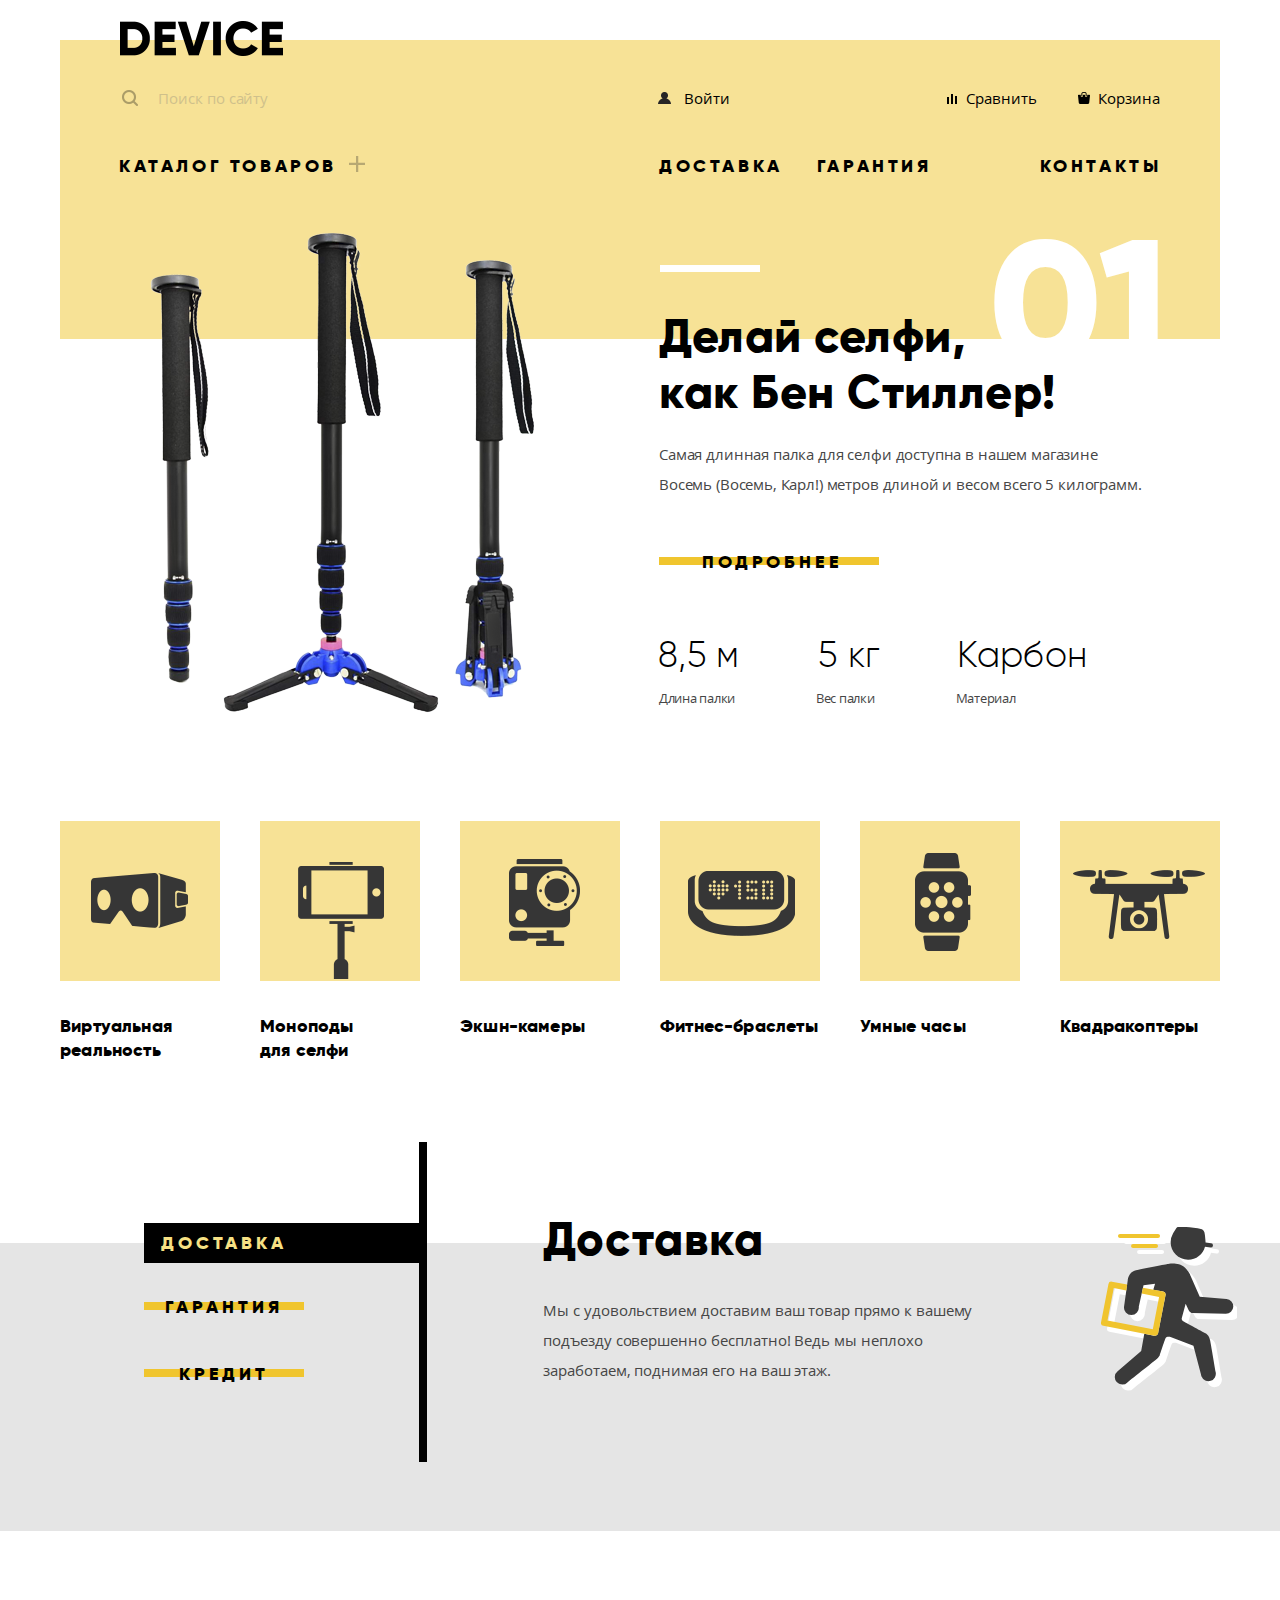
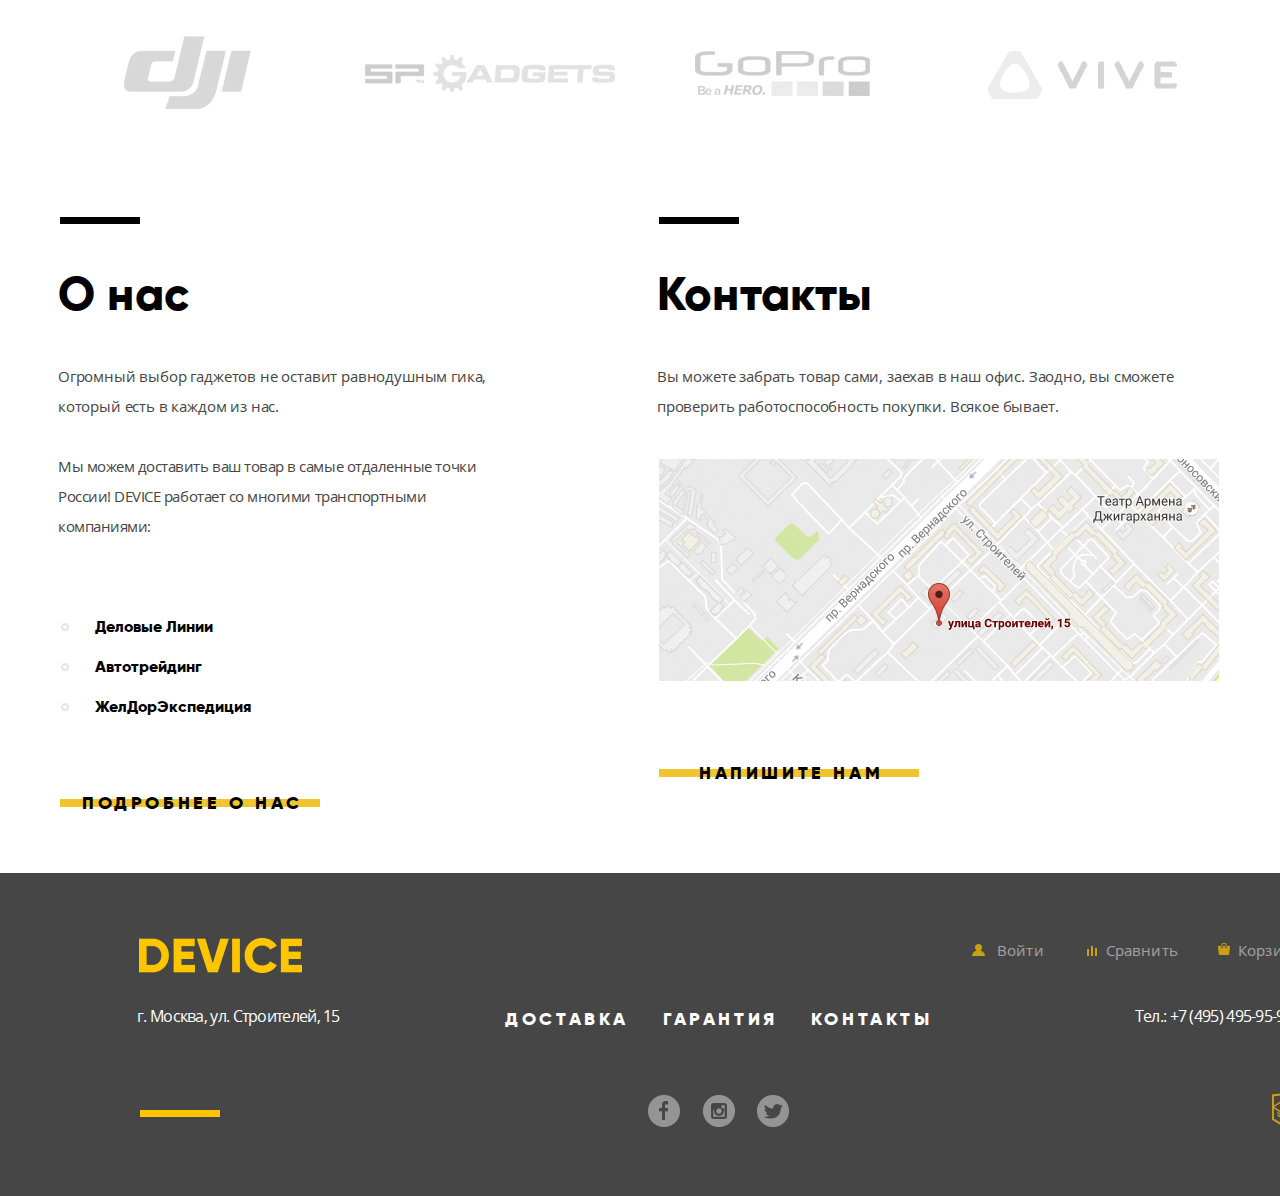
==== index.html @ 470f21be "1 картинка регистр не меняла" ====
<!DOCTYPE html>
<html lang="ru">

<head>
  <meta charset="utf-8">
  <title>Проект: Девайс</title>
  <link href="css/normalize.css" rel="stylesheet">
  <link href="css/style.css" rel="stylesheet">
</head>

<body>
  <header>
    <nav class="navigation" aria-label="Содержимое сайта">
      <img src="img/logo.png" width="163" height="35" alt="Логотип магазина Девайс" class="logo-header">
      <div class="wrap-1">
        <div class="search-div">
          <form class="input-search" action="https://echo.htmlacademy.ru" method="POST">
            <input type="search" class="search" placeholder="Поиск по сайту" aria-label="Поиск по сайту">
            <input type="submit" class="search-div-submit" value="Найти">
          </form>
        </div>
        <ul class="act">
          <li>
            <button type="button" class="enter-header">Войти</button>
          </li>
          <li>
            <button type="button" class="compare-header">Сравнить</button>
          </li>
          <li>
            <button type="button" class="basket-header">Корзина</button>
          </li>
        </ul>
      </div>
      <div class="catalog-menu">
        <div class="catalog-wrap-a">
          <button type="button" class="catalog-button">Каталог товаров</button>
          <div class="catalog-wrap">
            <div class="catalog-item" aria-label="Каталог товаров">
              <div class="catalog-item-div1">
                <a href="">Виртуальная реальность</a>
                <a href="catalog.html">Моноподы для селфи</a>
                <a href="">Экшн-камеры</a>
              </div>
              <div class="catalog-item-div2">
                <a href="">Фитнес-браслеты</a>
                <a href="">Умные часы</a>
              </div>
              <div class="catalog-item-div3">
                <a href="">Квадрокоптеры</a>
              </div>
            </div>
          </div>
        </div>
        <div class="wrap-2"></div>
        <ul class="catalog">
          <li><a href="" class="delivery-header">Доставка</a></li>
          <li><a href="" class="guarantee-header">Гарантия</a></li>
          <li><a href="" class="contact-header">Контакты</a></li>
        </ul>
      </div>
      <div class="wrap-3">
        <hr>
      </div>
    </nav>
  </header>
  <main>
    <h1 class="visually-hidden">Магазин Device</h1>
    <section>
      <div class="slaider">
        <h2 class="visually-hidden">Слайдер с самыми интересными товарами</h2>
        <div class="slaider-img">
          <img src="img/slider-1.png" height="486" width="384" alt="Палка для селфи" class="slaider-img-div">
        </div>
        <div class="slaider-wrap">
          <h3>01</h3>
          <h4>Делай селфи,<br> как Бен Стиллер! </h4>
          <p>Самая длинная палка для селфи доступна в нашем магазине<br>
            Восемь (Восемь, Карл!) метров длиной и весом всего 5 килограмм.
          </p>
          <div class="slaider-a-div">
            <a href="">Подробнее</a>
            <div class="slaider-content"></div>
          </div>
          <div class="slaider-ul1-div">
            <ul>
              <li>8,5 м</li>
              <li>5 кг</li>
              <li>Карбон</li>
            </ul>
          </div>
          <div>
            <ul class="slaider-ul2-div">
              <li>Длина палки</li>
              <li>Вес палки</li>
              <li>Материал</li>
            </ul>
          </div>
        </div>
      </div>
      <div class="slaider2 slaider-off">
        <div class="slaider-img2">
          <img src="img/slider-2.png" height="345" width="485" alt="Фитнес-браслет">
        </div>
        <div class="slaider-wrap">
          <h3>02</h3>
          <h4>Худеем правильно!</h4>
          <p>Мотивирующие фитнес-браслеты помогут найти в себе силы<br>
            не пропускать занятия и соблюдать диету.
          </p>
          <div class="slaider-a-div">
            <a href="">Подробнее</a>
            <div class="slaider-content"></div>
          </div>
          <div class="slaider-ul1-div">
            <ul>
              <li>48 часов</li>
            </ul>
          </div>
          <div>
            <ul class="slaider-ul2-div">
              <li>Без подзарядки</li>
            </ul>
          </div>
        </div>
      </div>
      <div class="slaider3 slaider-off">
        <div class="slaider-img3">
          <img src="img/slider-3.png" height="526" width="334" alt="Квадрокоптер">
        </div>
        <div class="slaider-wrap">
          <h3>03</h3>
          <h4>Порхает как бабочка, жалит как пчела!</h4>
          <p>Этот обычный, на первый взгляд, квадрокоптер оснащен<br> мощным лазером, замаскированным под стандартную
            камеру.
          </p>
          <div class="slaider-a-div">
            <a href="">Подробнее</a>
            <div class="slaider-content"></div>
          </div>
          <div class="slaider3-ul1-div">
            <ul>
              <li>800 м</li>
              <li>50 м</li>
            </ul>
          </div>
          <div>
            <ul class="slaider3-ul2-div">
              <li>Дальность полета</li>
              <li>Радиус поражения</li>
            </ul>
          </div>
        </div>
      </div>
    </section>
    <section>
      <h2 class="visually-hidden">Каталог</h2>
      <div class="gadget">
        <ul>
          <li><a href=""><img class="img-gadget1" src="img/popular-1.svg" width="97" height="55"
                alt="Виртуальная реальность">Виртуальная реальность</a></li>
          <li><a href="catalog.html"><img class="img-gadget2" src="img/popular-2.svg" width="86" height="117"
                alt="Моноподы для селфи">Моноподы<br> для селфи</a></li>
          <li><a href=""><img class="img-gadget3" src="img/popular-3.svg" width="71" height="87"
                alt="Экшн-камеры">Экшн-камеры</a></li>
          <li><a href=""><img class="img-gadget4" src="img/popular-4.svg" width="107" height="65"
                alt="Фитнес-браслеты">Фитнес-браслеты</a>
          </li>
          <li><a href=""><img class="img-gadget5" src="img/popular-5.svg" width="56" height="98" alt="Умные часы">Умные
              часы</a></li>
          <li><a href=""><img class="img-gadget6" src="img/popular-6.svg" width="132" height="69"
                alt="Квадракоптеры">Квадракоптеры</a></li>
        </ul>
      </div>
    </section>
    <section class="common-wrap">
      <div class="common">
        <h2 class="visually-hidden">Доставка.Гарантия.Кредит</h2>
        <div class="common-div">
          <ul>
            <li>
              <button class="focus">Доставка</button>
              <div class="common-div-content focus"></div>
            </li>
            <li><button>Гарантия</button>
              <div class="common-div-content"></div>
            </li>
            <li><button>Кредит</button>
              <div class="common-div-content"></div>
            </li>
          </ul>
          <hr class="strip-common">
        </div>
        <div class="details">
          <div class="details-text1">
            <div>
              <h3>Доставка</h3>
              <p>Мы с удовольствием доставим ваш товар прямо к вашему подъезду совершенно бесплатно! Ведь мы неплохо
                заработаем, поднимая его на ваш этаж.</p>
            </div>
            <div>
              <img src="img/delivery.svg" width="136" height="164" alt="Доставка товара">
            </div>
          </div>

          <div class="details-text2 details-off">
            <div>
              <h3>Гарантия</h3>
              <p>Если из-за возгорания купленного у нас товара у вас сгорит дом — не переживайте, мы выдадим вам
                новый.
                Товар, не дом, конечно же.</p>
            </div>
            <div>
              <img src="img/warranty.svg" width="171" height="194" alt="Гарантия">
            </div>
          </div>
          <div class="details-text3 details-off">
            <div>
              <h3>Кредит</h3>
              <p>Залезть в долговую яму стало проще! Кредитные консультанты подберут для вас наиболее выгодные
                условия кредита. Выгодные для нашего банка, разумеется.</p>
            </div>
            <div>
              <img src="img/credit.svg" width="156" height="186" alt="Кредит">
            </div>
          </div>
        </div>
      </div>
    </section>
    <section>
      <h2 class="visually-hidden">Производители техники</h2>
      <div class="manufacturers-div">
        <ul>
          <li><a href=""><img class="logo logo1" src="img/logo-1.jpg" height="260" width="100"
                alt="Логотип компании DJI"></a></li>
          <li><a href=""><img class="logo logo2" src="img/logo-2.jpg" height="260" width="100"
                alt="Логотип компании SP Gadgets"></a>
          </li>
          <li><a href=""><img class="logo logo3" src="img/logo-3.jpg" height="260" width="100"
                alt="Логотип компании GoPro"></a>
          </li>
          <li><a href=""><img class="logo logo4" src="img/logo-4.jpg" height="260" width="100"
                alt="Логотип компании VIVE"></a>
          </li>
        </ul>
      </div>
    </section>
    <div class="about">
      <div class="about1-div">
        <section>
          <hr class="strip-about">
          <h2>О нас</h2>
          <p class="p1-about">Огромный выбор гаджетов не оставит равнодушным гика, который есть в каждом из нас.</p>
          <p class="p2-about">Мы можем доставить ваш товар в самые отдаленные точки России! DEVICE работает со
            многими
            транспортными компаниями:</p>
          <ul>
            <li>Деловые Линии</li>
            <li>Автотрейдинг</li>
            <li>ЖелДорЭкспедиция</li>
          </ul>
          <div class=".about1-div-div">
            <button type="button">Подробнее о нас</button>
            <div class="about-content"></div>
          </div>
        </section>
      </div>
      <div class="about2-div">
        <section>
          <hr class="strip-about">
          <h2>Контакты</h2>
          <p class="p1-about">Вы можете забрать товар сами, заехав в наш офис. Заодно, вы сможете проверить
            работоспособность покупки. Всякое бывает.</p>
          <img class="map" src="img/map.png" width="560" height="222"
            alt="Адрес магазина DEVICE по адресу г. Москва, ул. Строителей, 15"></a><br>
          <div>
            <button class="modal-open" type="button">Напишите нам</button>
            <div class="about-content"></div>
          </div>
        </section>
      </div>
    </div>
  </main>
  <footer class="footer">
    <nav class="footer-wrap" aria-label="Содержимое">
      <div class="footer1-div">
        <img class="footer1-div-img" src="img/logo-yellow.png" width="163" height="35" alt="Логотип магазина Девайс">
        <ul class="act-footer">
          <li>
            <button type="button">Войти</button>
          </li>
          <li>
            <button type="button">Сравнить</button>
          </li>
          <li>
            <button type="button">Корзина</button>
          </li>
        </ul>
      </div>
      <div class="footer2-div">
        <div class="city-div" aria-label="О нас">
          <p>г. Москва, ул. Строителей, 15</p>
        </div>
        <ul>
          <li class="features-footer delivery-footer-div" aria-label="Доставка">
            <a href="">Доставка</a>
          </li>
          <li class="features-footer warranty-footer-div" aria-label="Гарантия">
            <a href="">Гарантия</a>
          </li>
          <li class="features-footer contact-footer-div">
            <a href="">Контакты</a>
          </li>
        </ul>
        <div class="phone-div">
          <a href="tel:+74954959595" aria-label="Вы можете позвонить нам по телефону">Тел.: +7 (495) 495-95-95</a>
        </div>
      </div>
      <div class="footer3-div">
        <ul>
          <li>
            <hr class="strip-footer">
          </li>
          <li class="socialnetwork facebook-div"><a href="">
              <img src="img/facebook.svg" width="32" height="32" alt="Магазин в Фэйсбук"></a>
          </li>
          <li class="socialnetwork instagram-div"><a href="">
              <img src="img/instagram.svg" width="32" height="32" alt="Магазин в Инстаграмм"></a>
          </li>
          <li class="socialnetwork tviter-div"><a href="">
              <img src="img/tviter.svg" width="32" height="32" alt="Магазин в Твитер"></a>
          </li>
          <li class="socialnetwork htmlacademy-div">
            <a href="https://htmlacademy.ru/intensive/htmlcss"><img src="img/logo-html.png" class="html-logo" width="27"
                height="35" alt="Ссылка HTML академии"></a>
          </li>
        </ul>
      </div>
    </nav>
  </footer>
  <section class="modal-write">
    <h2 class="visually-hidden">Напишите нам</h2>
    <form class="write-us" action="https://echo.htmlacademy.ru" method="post">
      <div class="popup">
        <div class="popup-close">
          <button class="popup-close" type="button" aria-label="Закрыть"><img src="img/modal-close.svg"
              alt="Иконка закрыть"></button>
        </div>
        <div class="popup-person">
          <div>
            <label for="name">Ваше имя:</label>
            <input type="text" class="your-name" name="name" id="name" placeholder="Имя Фамилия">
          </div>
          <div>
            <label for="email">Ваш e-mail:</label>
            <input type="email" name="email" id="email" placeholder="email@example.com">
          </div>
        </div>
        <div class="popup-letter">
          <label for="letter">Текст письма</label>
          <textarea name="letter" id="letter" placeholder="В свободной форме"></textarea>
          <div>
            <button type="submit">Отправить</button>
            <div class="content-popup"></div>
          </div>
        </div>
      </div>
    </form>
  </section>
  <section class="map-popup">
    <h2 class="visually-hidden">Как до нас добраться</h2>
    <iframe
      src="https://www.google.com/maps/embed?pb=!1m18!1m12!1m3!1d2249.112548877997!2d37.52742931589823!3d55.68703098053582!2m3!1f0!2f0!3f0!3m2!1i1024!2i768!4f13.1!3m3!1m2!1s0x46b54cf65f5c8955%3A0x694710ccd55501e!2z0YPQuy4g0KHRgtGA0L7QuNGC0LXQu9C10LksIDE1LCDQnNC-0YHQutCy0LAsIDExOTMxMQ!5e0!3m2!1sru!2sru!4v1570646546249!5m2!1sru!2sru"
      width="960" height="559" frameborder="0" style="border:0;" allowfullscreen=""></iframe>
    allowfullscreen="true"></iframe>
    <button class="popup-close-map" type="button" aria-label="Закрыть"><img class="close-img" src="img/modal-close.svg"
        alt="Иконка закрыть"></button>
    <img src="img/map-big.jpg" alt="Адрес магазина DEVICE по адресу г. Москва, ул. Строителей, 15">
  </section>

  <script>
    var link = document.querySelector(".modal-open");
    var popup = document.querySelector(".modal-write");
    var close = document.querySelector(".popup-close");
    var name1 = document.querySelector(".your-name");
    var form = document.querySelector(".write-us");
    var email = document.querySelector("[name=email]");
    var letter = document.querySelector("[name=letter]");
    var isStorageSupport = true;
    var storage = "";

    if (storage) {
      name1.value = storage;
      email.value = storage;
    }

    try {
      storage = localStorage.getItem("login");
    } catch (err) {
      isStorageSupport = false;
    }

    form.addEventListener("submit", function (evt) {
      if (!name1.value || !email.value || !letter.value) {
        evt.preventDefault();
        popup.classList.add("modal-error");
      } else {
        if (isStorageSupport) {
          localStorage.setItem("name1", name1.value);
          localStorage.setItem("email", email.value);
        }
      }
    });

    link.addEventListener("click", function (evt) {
      evt.preventDefault();
      popup.classList.add("modal-write-open");
      name1.focus();
    });
    close.addEventListener("click", function (evt) {
      evt.preventDefault();
      popup.classList.remove("modal-write-open");
      popup.classList.remove("modal-error");
    });

    if (storage) {
      name1.value = storage;
      email.focus();
    } else {
      name1.focus();
    }


    var closeMap = document.querySelector(".popup-close-map");
    var mapOpen = document.querySelector(".map");
    var mapPopup = document.querySelector(".map-popup");
    mapOpen.addEventListener("click", function (evt) {
      evt.preventDefault();
      mapPopup.classList.add("modal-write-open");
    });
    closeMap.addEventListener("click", function (evt) {
      evt.preventDefault();
      mapPopup.classList.remove("modal-write-open");
    });

  </script>
</body>

</html>
---- css/style.css ----
/*Глобальные правила*/
@font-face {
  font-family: "Gilroy - Extra Bold";
  src: url("../fonts/gilroyextrabold.woff2") format('woff2'),
    url("../fonts/gilroyextrabold.woff") format('woff');
  font-weight: normal;
  font-style: normal;
}

@font-face {
  font-family: "Gilroy";
  src: url("../fonts/gilroylight.woff2") format('woff2'),
    url("../fonts/gilroylight.woff") format('woff');
  font-weight: normal;
  font-style: normal;
}

@font-face {
  font-family: "Open Sans Light";
  src: url("../fonts/opensanslight.woff2") format('woff2'),
    url("../fonts/opensanslight.woff") format('woff');
  font-weight: normal;
  font-style: normal;
}

@font-face {
  font-family: "Open Sans";
  src: url("../fonts/opensans.woff2") format('woff2'),
    url("../fonts/opensans.woff") format('woff');
  font-weight: normal;
  font-style: normal;
}

* {
  box-sizing: border-box;
}

body {
  margin: 0;
  padding: 0;
  background-color: #ffffff;
  font-family: "Gilroy", Arial, sans-serif;
}

img {
  max-width: 100%;
  height: auto;
}

a {
  text-decoration: none;
  color: #000000;
}

li {
  list-style-type: none;
}

.visually-hidden {
  position: absolute;
  width: 1px;
  height: 1px;
  margin: -1px;
  border: 0;
  padding: 0;
  white-space: nowrap;
  clip-path: inset(100%);
  clip: rect(0 0 0 0);
  overflow: hidden;
}

.navigation {
  display: flex;
  flex-direction: column;
  width: 1160px;
  min-height: 299px;
  background-color: #f7e296;
  margin-left: auto;
  margin-right: auto;
  margin-top: 40px;
  position: relative;
}

.wrap-1 {
  display: flex;
  margin-top: 43px;
  align-items: baseline;
  justify-content: space-between;
}

.wrap-1 ul {
  display: flex;
  flex-wrap: wrap;
  margin: 0;
  padding: 0;
  width: 660px;
  justify-content: flex-end;
}

.act button,
.catalog a {
  vertical-align: baseline;
  padding: 0;
  display: inline-block;
}

.basket-header {
  margin-right: 60px;
  padding-left: 25px;
  position: relative;
}

.basket-header::before {
  content: "";
  width: 12px;
  height: 12px;
  position: absolute;
  top: 2px;
  left: -20px;
  background-image: url(../img/cart.png);
  background-repeat: no-repeat;
  background-position: 0 0;
}

.compare-header {
  margin-right: 61px;
  padding-left: 25px;
  position: relative;
}

.compare-header::before {
  content: "";
  width: 10px;
  height: 10px;
  position: absolute;
  top: 4px;
  left: -19px;
  background-image: url(../img/compare.png);
  background-repeat: no-repeat;
  background-position: 0 0;
}

.enter-header {
  margin-right: 236px;
  padding-left: 25px;
  position: relative;
}

.enter-header::before {
  content: "";
  width: 13px;
  height: 12px;
  position: absolute;
  top: 2px;
  left: -26px;
  background-image: url(../img/user.png);
  background-repeat: no-repeat;
  background-position: 0 0;
}

.logo-header:hover,
.logo-header:focus {
  opacity: 0.6;
}

.logo-header:active {
  opacity: 0.3;
}

.search-div {
  margin-left: 58px;
  width: 460px;
  vertical-align: middle
}

.search-div input[type="search"] {
  width: 356px;
}

.search-div input[type="submit"] {
  width: 85px;
  height: 49px;
  border: 1px solid #000000;
  padding: 0px;
  background-color: transparent;
  vertical-align: bottom;
  font-family: "Open Sans", Arial, sans-serif;
  font-size: 15px;
  font-weight: 300;
  letter-spacing: 0.15px;
  display: none;
  top: -23px;
  border-bottom: 1px solid #000000;
  position: absolute;
  right: 12px;
}

.search-div input[type="submit"]:hover,
.search-div input[type="submit"]:focus {
  background-color: #000000;
  color: #ffffff;
}

.search-div input[type="submit"]:active {
  color: rgba(255, 255, 255, 0.3)
}

.search {
  opacity: 0.3;
  color: #000000;
  font-family: "Open Sans", Arial, sans-serif;
  font-size: 15px;
  font-weight: 300;
  line-height: 28px;
  letter-spacing: -0.05px;
  border: none;
  background-color: transparent;
  position: relative;
  background-image: url("../img/search.svg");
  background-repeat: no-repeat;
  background-position: 4px;
  outline: none;
  padding-left: 40px;
  height: 26px;
  padding-bottom: 0px;
}

.input-search {
  position: relative;
}

.search:hover {
  opacity: 0.6;
}

.search:focus {
  opacity: 1;
  border-bottom: 1px solid #000000;
}

.input-search>.search:focus+.search-div-submit,
.input-search:active>.search-div-submit {
  display: inline-block;
}

.act {
  color: #000000;
  font-family: "Open Sans", Arial, sans-serif;
  font-size: 15px;
  font-weight: 300;
  line-height: 30px;
  letter-spacing: 0.15px;
}

.act button {
  border: none;
  background-color: transparent;
  cursor: pointer;
  outline: none;
}

.catalog,
.catalog-button {
  color: #000000;
  font-family: "Gilroy - Extra Bold", Arial, sans-serif;
  font-size: 18px;
  font-weight: 400;
  line-height: 24px;
  text-transform: uppercase;
  letter-spacing: 3.6px;
  border: none;
  outline: none;
  background-color: transparent;
  margin-left: 60px;
  padding: 0;
}

.act button:hover,
.act button:focus,
.catalog li :hover,
.catalog li :focus,
.catalog-item a:hover,
.catalog-item a:focus,
.catalog-button:hover,
.catalog-button:focus {
  opacity: 0.6;
}

.act button:active,
.catalog li :active,
.catalog-item a:active,
.catalog-button:active {
  opacity: 0.3;
}

.wrap-2 {
  display: flex;
  margin-top: 40px;
  align-items: center;
  flex-wrap: nowrap;
}

.catalog {
  display: flex;
  flex-wrap: wrap;
  margin: 0;
  padding: 0;
  justify-content: flex-end;
}

.wrap-2 li {
  padding: 0;
  margin: 0;
}

.catalog-wrap {
  color: #000000;
  font-family: "Open Sans", Arial, sans-serif;
  font-size: 15px;
  font-weight: 300;
  line-height: 36px;
  letter-spacing: 0.15px;
  position: absolute;
  width: 1160px;
  min-height: 145px;
  padding: 0 0 0 59px;
  margin: 0;
  display: none;
  flex-direction: row;
  justify-content: flex-start;
  top: 154px;
  background-color: #f7e296;
  z-index: 30;
}

.catalog-item {
  display: flex;
}

.catalog-menu {
  display: flex;
  margin-top: 41px;
}

.catalog-menu-catalog {
  display: flex;
  margin-top: 40px;
}

.catalog-wrap-a:hover div.catalog-wrap {
  display: flex;
}

.catalog-button {
  position: relative;
  margin-left: 59px;
  vertical-align: middle;
  padding-right: 25px;
}

.catalog-button::after {
  content: "";
  width: 16px;
  height: 16px;
  position: absolute;
  background-image: url(../img/plus.svg);
  background-repeat: no-repeat;
  background-position: 0 0;
  top: 2px;
  right: -3px;
}

.catalog-item-div1 {
  display: flex;
  flex-direction: column;
}

.catalog-item-div2 {
  margin-left: 58px;
  display: flex;
  flex-direction: column;
}

.catalog-item-div3 {
  margin-left: 77px;
  display: flex;
  flex-direction: column;
}

.contact-header {
  margin-left: 108px;
}

.guarantee-header {
  margin-left: 34px;
}

.delivery-header {
  margin-left: 297px;
}

.logo-header {
  position: absolute;
  left: 60px;
  top: -19px;
}

.wrap-3 {
  margin-top: 71px;
  display: flex;
}

.wrap-3 hr {
  width: 100px;
  height: 7px;
  background-color: white;
  border: none;
  margin: 0 0 0 600px;
}

.slaider,
.slaider2,
.slaider3 {
  display: flex;
  position: relative;
  flex-wrap: wrap;
  min-height: 481px;
  margin-left: auto;
  margin-right: auto;
  width: 1160px;
  align-items: stretch;
}

.slaider-off {
  display: none;
}

.slaider img {
  position: relative;
  top: -110px;
  left: 90px;
  width: 384px;
  height: 486px;
}

.slaider2 img {
  position: relative;
  top: -100px;
  left: 116px;
  width: 345px;
  height: 485px;
}

.slaider3 img {
  position: relative;
  top: -46px;
  left: 31px;
  width: 526px;
  height: 334px;
}

.slaider-img,
.slaider-img2,
.slaider-img3 {
  width: 599px;
}

.slaider-wrap {
  flex-direction: column;
  align-items: stretch;
}

.slaider h3 {
  color: white;
  font-family: "Gilroy - Extra Bold", Arial, sans-serif;
  font-size: 179px;
  line-height: 179.2px;
  letter-spacing: 0.36px;
  min-width: 166px;
  min-height: 131px;
  display: block;
  margin: -125px 0 0 330px;
}

.slaider2 h3 {
  color: white;
  font-family: "Gilroy - Extra Bold", Arial, sans-serif;
  font-size: 179px;
  line-height: 179.2px;
  letter-spacing: 0.36px;
  min-width: 166px;
  min-height: 131px;
  display: block;
  margin: -123px 0 0 308px;
}

.slaider3 h3 {
  color: white;
  font-family: "Gilroy - Extra Bold", Arial, sans-serif;
  font-size: 179px;
  line-height: 179.2px;
  letter-spacing: 0.36px;
  min-width: 166px;
  min-height: 131px;
  display: block;
  margin: -123px 0 0 308px;
}

.slaider h4 {
  color: #000000;
  font-family: "Gilroy - Extra Bold", Arial, sans-serif;
  font-size: 47px;
  line-height: 56px;
  letter-spacing: 0.55px;
  margin-top: -85px;
  margin-bottom: 0px;
}

.slaider2 h4 {
  width: 258px;
  color: #000000;
  font-family: "Gilroy - Extra Bold", Arial, sans-serif;
  font-size: 47px;
  line-height: 56px;
  letter-spacing: 0.17px;
  margin-top: -85px;
  margin-bottom: 0px;
}

.slaider3 h4 {
  color: #000000;
  font-family: "Gilroy - Extra Bold", Arial, sans-serif;
  font-size: 47px;
  line-height: 56px;
  letter-spacing: 0.17px;
  margin-top: -85px;
  margin-bottom: 0px;
  width: 502px;
}

.slaider p,
.slaider2 p {
  color: #464646;
  font-family: "Open Sans", Arial, sans-serif;
  font-size: 15px;
  font-weight: 300;
  line-height: 30px;
  letter-spacing: -0.15px;
  margin-bottom: 0px;
  margin-top: 19px;
  margin-left: 0px;
  width: 484px
}

.slaider3 p {
  color: #464646;
  font-family: "Open Sans", Arial, sans-serif;
  font-size: 15px;
  font-weight: 300;
  line-height: 30px;
  letter-spacing: 0.15px;
  margin-bottom: 0px;
  margin-top: 31px;
  width: 480px;
  min-height: 46px;
}

.slaider-a-div {
  margin-top: 51px;
  padding-left: 46px;
  padding-right: 43px;
  position: relative;
  cursor: pointer;
}

.slaider-a-div a {
  color: #000000;
  font-family: "Gilroy - Extra Bold", Arial, sans-serif;
  font-size: 18px;
  font-weight: 400;
  line-height: 24px;
  text-transform: uppercase;
  letter-spacing: 3.85px;
  position: relative;
  width: 220px;
  height: 8px;
  margin-left: -3px;
}

.slaider-content {
  position: absolute;
  width: 220px;
  height: 8px;
  background-color: #f0c52e;
  left: 0px;
  top: 7px;
  z-index: -1;
  transition: 0.3s;
}

.slaider-a-div a:hover+.slaider-content,
.slaider-a-div a:hover+.slaider-content {
  height: 40px;
  top: -10px;
}

.slaider-a-div a:active {
  opacity: 0.3;
}

.slaider-ul1-div>ul {
  display: flex;
  flex-direction: row;
  margin-top: 57px;
  padding: 0;
  margin-bottom: 0px;
  margin-left: 2px;
}

.slaider-ul1-div li {
  color: #000000;
  font-family: "Gilroy", Arial, sans-serif;
  font-size: 36px;
  font-weight: 300;
  line-height: 48px;
  letter-spacing: 0.36px;
  margin-right: 81px;
  margin-left: -3px;
}

.slaider-ul1-div li:nth-child(3) {
  margin-right: 0px;
}

.slaider3-ul1-div>ul {
  display: flex;
  flex-direction: row;
  margin-top: 71px;
  padding: 0;
  margin-bottom: 0px;
}

.slaider3-ul1-div li {
  color: #000000;
  font-family: "Gilroy", Arial, sans-serif;
  font-size: 36px;
  font-weight: 300;
  line-height: 48px;
  letter-spacing: 0.36px;
  margin-right: 64px;
}

.slaider3-ul1-div li:nth-child(2) {
  margin-right: 0px;
}

.slaider-ul2-div {
  display: flex;
  flex-direction: row;
  margin-top: 9px;
  padding: 0;
  margin-bottom: 112px;
}

.slaider-ul2-div li {
  color: #464646;
  font-family: "Open Sans", Arial, sans-serif;
  font-size: 13px;
  font-weight: 300;
  line-height: 20px;
  letter-spacing: -0.27px;
  margin-right: 81px;
}

.slaider-ul2-div li:nth-child(3) {
  margin-right: 0px;
}

.slaider3-ul2-div {
  display: flex;
  flex-direction: row;
  margin-top: 20px;
  padding: 0;
  margin-bottom: 0;
}

.slaider3-ul2-div li {
  color: #464646;
  font-family: "Open Sans", Arial, sans-serif;
  font-size: 13px;
  font-weight: 300;
  line-height: 20px;
  letter-spacing: 0.13px;
  margin-right: 47px;
}

.slaider3-ul2-div li:nth-child(2) {
  margin-right: 0px;
}

.gadget {
  display: flex;
  position: relative;
  flex-wrap: wrap;
  min-height: 422px;
  margin-left: auto;
  margin-right: auto;
  width: 1160px;
  align-items: flex-start;
  margin-top: -8px;
}

.gadget ul {
  display: flex;
  flex-direction: row;
  padding: 0;
  margin: 0;
}

.gadget li {
  color: #000000;
  font-family: "Gilroy - Extra Bold", Arial, sans-serif;
  font-size: 18px;
  font-weight: 400;
  line-height: 24px;
  letter-spacing: 0.18px;
  margin-right: 40px;
  min-width: 160px;
}

.gadget li:nth-child(6) {
  margin-right: 0px;
}

.gadget img {
  width: 160px;
  height: 160px;
  background-color: #f7e296;
  margin-bottom: 27px;
}

.gadget a {
  color: #000000;
  font-family: "Gilroy - Extra Bold", Arial, sans-serif;
  font-size: 18px;
  font-weight: 400;
  line-height: 24px;
  letter-spacing: 0.18px;
}

.gadget img:hover,
.gadget img:active {
  background-color: #f0c52e;
  transition: 0.3s;
}

.gadget li:active {
  opacity: 0.3;
}

.img-gadget1 {
  padding: 52px 32px 53px 31px;
}

.img-gadget2 {
  padding: 41px 36px 2px 38px;
}

.img-gadget3 {
  padding: 38px 40px 35px 49px;
}

.img-gadget4 {
  padding: 50px 25px 45px 28px;
}

.img-gadget5 {
  padding: 32px 49px 30px 55px;
}

.img-gadget6 {
  padding: 49px 15px 42px 13px;
}

.common {
  display: flex;
  width: 1445px;
  min-height: 288px;
  margin-left: auto;
  margin-right: auto;
}

.common-wrap {
  background-color: #e5e5e5;
}

.common-div {
  display: flex;
  flex-direction: row;
  min-width: 422px;
  justify-content: space-between;
  position: relative;
}

.common-div ul {
  margin: -12px 0 0 144px;
  padding: 0;
  z-index: 2;
}

.common-div li {
  color: #000000;
  font-family: "Gilroy - Extra Bold", Arial, sans-serif;
  font-size: 18px;
  font-weight: 400;
  line-height: 24px;
  text-transform: uppercase;
  letter-spacing: 2.15px;
  margin-bottom: 53px;
  cursor: pointer;
  position: relative;
}

.common-div li:nth-child(1) {
  margin-bottom: 40px;
}

.common-div li:nth-child(2) {
  margin-bottom: 43px;
}

.strip-common {
  width: 8px;
  height: 320px;
  background-color: #000000;
  position: absolute;
  top: -109px;
  left: 419px;
  border: 0;
}

.common-div button {
  width: 160px;
  font-family: "Gilroy - Extra Bold", Arial, sans-serif;
  font-size: 18px;
  font-weight: 400;
  line-height: 24px;
  text-transform: uppercase;
  letter-spacing: 3.9px;
  background-color: transparent;
  padding: 0;
  border: none;
  cursor: pointer;
}

.common-div-content {
  position: absolute;
  width: 160px;
  height: 8px;
  background-color: #f0c52e;
  top: 7px;
  z-index: -1;
  outline: none;
  transition: 0.3s;
}

.common-div button:hover+.common-div-content {
  height: 40px;
  top: -8px;
}

.common-div button:active+.common-div-content {
  width: 278px;
  height: 40px;
  background-color: #000000;
  top: -8px;
  outline: none;
}

.common-div button:active {
  color: #f7e184;
  outline: none;
  border: none;
}

.common-div-content.focus {
  width: 278px;
  height: 40px;
  background-color: #000000;
  top: -8px;
  outline: none;
}

.focus {
  color: #f7e184;
  outline: none;
  border: none;
}

.details {
  display: flex;
  flex-direction: column;
  align-items: flex-start;
  padding-left: 121px;
  min-width: 1016px;
}

.details-text1,
.details-text2,
.details-text3 {
  display: flex;
  position: relative;
}

.details-off {
  display: none;
}

.details-text1 h3,
.details-text2 h3,
.details-text3 h3 {
  color: #000000;
  font-family: "Gilroy - Extra Bold", Arial, sans-serif;
  font-size: 47px;
  font-weight: 400;
  line-height: 48px;
  letter-spacing: 1.21px;
  margin: -28px 0 0 0;
}

.details-text1 p {
  color: #464646;
  font-family: "Open Sans", Arial, sans-serif;
  font-size: 15px;
  font-weight: 300;
  line-height: 30px;
  letter-spacing: -0.05px;
  margin: 32px 0 0 0;
  width: 440px;
  padding-bottom: 144px;
}

.details-text2 p {
  color: #464646;
  font-family: "Open Sans", Arial, sans-serif;
  font-size: 15px;
  font-weight: 300;
  line-height: 30px;
  letter-spacing: 0.15px;
  margin: 43px 0 0 0;
  width: 436px;
  padding-bottom: 151px;
}

.details-text3 p {
  color: #464646;
  font-family: "Open Sans", Arial, sans-serif;
  font-size: 15px;
  font-weight: 300;
  line-height: 30px;
  letter-spacing: 0.15px;
  margin: 43px 0 0 0;
  width: 445px;
  padding-bottom: 151px;
}

.details-text1 img {
  margin-left: 118px;
  position: absolute;
  top: -16px;
}

.details-text2 img {
  margin-left: 107px;
  position: absolute;
  top: -33px;
}

.details-text3 img {
  margin-left: 110px;
  position: absolute;
  top: -40px;
}

.manufacturers-div {
  display: flex;
  flex-direction: row;
  width: 1160px;
  min-height: 291px;
  margin-left: auto;
  margin-right: auto;
}

.manufacturers-div ul {
  display: flex;
  margin: 0;
  padding: 0;
}

.manufacturers-div li {
  margin-top: 93px;
  margin-right: 39px;
}

.manufacturers-div li:nth-child(4) {
  margin-right: 0px;
}

.manufacturers-div img {
  width: 260px;
  height: 100px;
}

.logo:hover {
  display: block;
  box-sizing: border-box;
  -moz-box-sizing: border-box;
  width: 260px;
  height: 100px;
  padding-right: 260px;
}

.logo1:hover {
  background: url(../img/logo-1-1.jpg);
}

.logo2:hover {
  background: url(../img/logo-2-2.jpg);
}

.logo3:hover {
  background: url(../img/logo-3-3.jpg);
}

.logo4:hover {
  background: url(../img/logo-4-4.jpg);
}

.about {
  display: flex;
  margin-right: auto;
  margin-left: auto;
  min-height: 627px;
  width: 1160px;
}

.about1-div {
  position: relative;
  width: 462px;
  margin-right: 137px;
}

.about2-div {
  width: 560px;
}

.strip-about {
  width: 80px;
  height: 7px;
  background-color: #000000;
  margin: -5px auto 0 0;
  border: 0;
}

.about h2 {
  color: #000000;
  font-family: "Gilroy - Extra Bold", Arial, sans-serif;
  font-size: 47px;
  line-height: 48px;
  letter-spacing: 0.21px;
  margin: 46px 0 0 -2px;
}

.p1-about {
  color: #464646;
  font-family: "Open Sans", Arial, sans-serif;
  font-size: 15px;
  font-weight: 300;
  line-height: 30px;
  margin: 43px 0 0 -2px;
  letter-spacing: -0.17px;
}

.p2-about {
  color: #464646;
  font-family: "Open Sans", Arial, sans-serif;
  font-size: 15px;
  font-weight: 300;
  line-height: 30px;
  margin: 30px 0 0 -2px;
  letter-spacing: -0.47px;
}

.about li {
  color: #000000;
  font-family: "Gilroy - Extra Bold", Arial, sans-serif;
  font-size: 16px;
  line-height: 40px;
  list-style-type: none;
  padding-left: 25px;
  position: relative;
}

.about li::before {
  content: "";
  width: 8px;
  height: 8px;
  position: absolute;
  top: 16px;
  left: -9px;
  background-image: url(../img/slider-button.png);
  background-repeat: no-repeat;
  background-position: 0 0;
}

.about ul {
  margin: 66px 0 0 -30px;
}

.about button {
  color: #000000;
  font-family: "Gilroy - Extra Bold", Arial, sans-serif;
  font-size: 18px;
  line-height: 24px;
  text-transform: uppercase;
  letter-spacing: 3.6px;
}

.map {
  margin-top: 38px;
}

.about1-div button {
  margin-top: 63px;
  margin-left: 16px;
  border: none;
  background-color: transparent;
  cursor: pointer;
}

.about1-div section {
  min-height: 656px;
}

.about2-div button {
  margin-top: 74px;
  margin-left: 34px;
  border: none;
  background-color: transparent;
  cursor: pointer;
}

.about1-div div,
.about2-div div {
  position: relative;
  margin-bottom: 46px;
}

.about-content {
  position: absolute;
  width: 260px;
  height: 8px;
  background-color: #f0c52e;
  top: -17px;
  z-index: -1;
  transition: 0.3s;
}

.about1-div button:hover+.about-content,
.about1-div button:focus+.about-content,
.about1-div button:active+.about-content,
.about2-div button:hover+.about-content,
.about2-div button:focus+.about-content,
.about2-div button:active+.about-content {
  height: 40px;
  top: -34px;
}

.about1-div button:active,
.about2-div button:active {
  opacity: 0.3;
  outline: none;
}

.footer {
  background-color: #464646;
  display: flex;
  min-height: 323px;
  position: relative;
  flex-direction: row;
  width: auto;
  margin-left: auto;
  margin-right: auto;
}

.footer-wrap {
  margin-left: auto;
  margin-right: auto;
  background-color: #464646;
}

.footer1-div {
  display: flex;
  margin-top: 53px;
  align-items: center;
  width: 100%;
  justify-content: flex-start;
}

.footer1-div ul {
  display: flex;
  flex-wrap: wrap;
  margin: 0;
  padding: 0;
  width: 1137px;
  justify-content: flex-end;
}

.footer1-div-img {
  margin-left: 139px;
  margin-top: 12px;
}

.footer1-div-img:hover,
.footer1-div-img:focus {
  opacity: 0.6;
}

.footer1-div-img:active {
  opacity: 0.3;
}

.footer1-div li {
  margin: 0;
  padding: 0;
  opacity: 0.7;
}

.footer1-div button {
  margin: 0;
  padding: 0;
}

.footer1-div li:nth-child(3) {
  margin-right: 138px;
  position: relative;
}

.footer1-div li:nth-child(2) {
  margin-right: 60px;
  position: relative;
}

.footer1-div li:nth-child(1) {
  margin-right: 62px;
  position: relative;
}

.footer1-div li:nth-child(1)::before {
  content: "";
  width: 13px;
  height: 12px;
  position: absolute;
  top: 12px;
  left: -25px;
  background-image: url(../img/user_n.png);
  background-repeat: no-repeat;
  background-position: 0 0;
}

.footer1-div li:nth-child(2)::before {
  content: "";
  width: 10px;
  height: 10px;
  position: absolute;
  top: 14px;
  left: -19px;
  background-image: url(../img/compare_n.png);
  background-repeat: no-repeat;
  background-position: 0 0;
}

.footer1-div li:nth-child(3)::before {
  content: "";
  width: 12px;
  height: 12px;
  position: absolute;
  top: 11px;
  left: -20px;
  background-image: url(../img/cart_n.png);
  background-repeat: no-repeat;
  background-position: 0 0;
}

.footer2-div {
  display: flex;
  flex-wrap: wrap;
  margin: 28px 0 0 0;
  padding: 0;
  justify-content: flex-start;
  align-items: center;
}

.footer2-div ul {
  display: flex;
  flex-wrap: wrap;
  margin: 6px 0 0 -2px;
  width: 594px;
  justify-content: flex-end;
}

.footer2-div li:nth-child(3) {
  margin-right: -1px;
}

.footer2-div li:nth-child(2) {
  margin-right: 33px;
}

.footer2-div li:nth-child(1) {
  margin-right: 34px;
}

.city-div p,
.phone-div a {
  margin: 0;
  color: #ffffff;
  font-family: "Open Sans", Arial, sans-serif;
  font-size: 16px;
  font-weight: 300;
  line-height: 30px;
  letter-spacing: -0.7px;
}

.city-div {
  margin-left: 137px;
}

.phone-div {
  margin-left: 203px;
}

.footer3-div {
  display: flex;
  flex-wrap: wrap;
  flex-direction: row;
  margin: 62px 0 0 0;
  padding: 0;
  justify-content: flex-start;
  align-items: center;
}

.strip-footer {
  width: 80px;
  height: 7px;
  background-color: #ffc600;
  border: 0;
  margin: 0 0 0 140px;
}

.footer3-div ul {
  display: flex;
  flex-wrap: wrap;
  margin: 0;
  padding: 0;
  width: 1440px;
  justify-content: flex-start;
  align-items: center;
}

.footer3-div li:nth-child(2) {
  margin-left: 428px;
}

.footer3-div li:nth-child(3) {
  margin-left: 23px;
}

.footer3-div li:nth-child(4) {
  margin-left: 22px;
}

.footer3-div li:nth-child(5) {
  margin-left: 483px;
}

.logo:hover,
.logo:focus {
  opacity: 0.6;
}

.logo:active {
  opacity: 0.3;
}

.adress a {
  color: #ffffff;
  font-family: "Open Sans", Arial, sans-serif;
  font-size: 15px;
  font-weight: 300;
  line-height: 30px;
  margin: 0;
}

.adress p {
  margin: 0;
}

.act-footer button {
  opacity: 0.7;
  color: #ffffff;
  font-family: "Open Sans", Arial, sans-serif;
  font-size: 15px;
  font-weight: 300;
  line-height: 36px;
  letter-spacing: 0.15px;
  border: none;
  outline: none;
  background-color: transparent;
  cursor: pointer;
}

.features-footer a {
  color: #ffffff;
  font-family: "Gilroy - Extra Bold", Arial, sans-serif;
  font-size: 18px;
  line-height: 24px;
  text-transform: uppercase;
  letter-spacing: 3.6px;
}

.act-footer li:hover,
.act-footer li:focus {
  border: none;
  outline: none;
  opacity: 1;
  background-color: transparent;
}

.act-footer li:active {
  opacity: 0.3;
  border: none;
  outline: none;
  background-color: transparent;
}

.features-footer a:hover,
.features-footer a:focus,
.html-logo:hover,
.html-logo:focus {
  opacity: 0.6;
}

.features-footer a:active,
.html-logo:active {
  opacity: 0.3;
}

.socialnetwork img {
  opacity: 0.7;
}

.socialnetwork img:hover,
.socialnetwork img:focus {
  opacity: 1;
}

.socialnetwork img:active {
  opacity: 0.1;
}

.popup-close img,
.close-img {
  opacity: 0.5;
  cursor: pointer;
  outline: none;
}

.popup-close img:hover {
  opacity: 1;
}

.popup-close img:active {
  opacity: 0.3;
}

.popup-person input:hover,
.popup-letter textarea:hover {
  opacity: 0.8;
}

.popup-person input:focus,
.popup-letter textarea:focus {
  border: 3px solid #f0c52e;
  background-color: #ffffff;
  opacity: 1;
}

@keyframes bounce {
  0% {
    transform: translateX(-2000px);
  }

  70% {
    transform: translateX(30px);
  }

  90% {
    transform: translateX(-10px);
  }

  100% {
    transform: translateX(0);
  }
}

@keyframes shake {

  0%,
  100% {
    transform: translateX(0);
  }

  10%,
  30%,
  50%,
  70%,
  90% {
    transform: translateX(-10px);
  }

  20%,
  40%,
  60%,
  80% {
    transform: translateX(10px);
  }
}

.modal-write {
  position: fixed;
  width: 960px;
  height: 553px;
  top: 26px;
  left: 50%;
  background-color: #ffffff;
  z-index: 50;
  margin-left: -480px;
  display: none;
}

.popup {
  display: flex;
  width: 960px;
  height: 553px;
  margin-left: auto;
  margin-right: auto;
  flex-direction: column;
  padding-left: 100px;
  box-shadow: 0 10px 20px rgba(4, 6, 6, 0.2);
}

.popup-close {
  display: flex;
  margin-top: 22px;
  margin-right: 22px;
  justify-content: flex-end;
}

.popup-close button {
  padding: 0;
  border: none;
  background-color: transparent;
  height: 55px;
  outline: none;
}

.popup-person {
  display: flex;
  margin-top: 21px;
  padding-right: 100px;
}

.popup-person input {
  width: 360px;
  height: 50px;
  opacity: 0.5;
  margin-right: 40px;
  margin-top: 13px;
  background-color: #f2f2f2;
  border: none;
  padding-left: 20px;
  color: #464646;
  font-family: "Open Sans", Arial, sans-serif;
  font-size: 14px;
  font-weight: 400;
  line-height: 18px;
}

.popup-person input::placeholder {
  padding-left: 0px;
  opacity: 0.4;
  color: #464646;
  font-family: "Open Sans", Arial, sans-serif;
  font-size: 14px;
  font-weight: 400;
  line-height: 18px;
}

.popup-person input:invalid {
  background-color: #edb5b5;
  opacity: 0.5;
}

.popup-person label,
.popup-letter label {
  color: #000000;
  font-family: "Gilroy - Extra Bold", Arial, sans-serif;
  font-size: 18px;
  font-weight: 400;
  line-height: 24px;
}

.popup-letter {
  display: flex;
  flex-direction: column;
  margin-top: 39px;
  padding-right: 100px;
  align-items: flex-start;
}

.popup-letter textarea {
  width: 760px;
  height: 156px;
  opacity: 0.5;
  margin-right: 40px;
  margin-top: 13px;
  background-color: #f2f2f2;
  border: none;
  padding-left: 20px;
}

.popup-letter textarea::placeholder {
  padding-left: 0px;
  opacity: 0.4;
  color: #464646;
  font-family: "Open Sans", Arial, sans-serif;
  font-size: 14px;
  font-weight: 400;
  line-height: 18px;
}

.popup-letter button {
  margin-top: 55px;
  display: flex;
  justify-content: flex-start;
  padding: 0;
  border: none;
  color: #000000;
  font-family: "Gilroy - Extra Bold", Arial, sans-serif;
  font-size: 18px;
  font-weight: 400;
  line-height: 24px;
  text-transform: uppercase;
  letter-spacing: 2.15px;
  background-color: transparent;
  margin-left: 34px;
  position: relative;
  cursor: pointer;
}

.popup-letter div {
  position: relative;
}

.content-popup {
  position: absolute;
  width: 200px;
  height: 8px;
  background-color: #f0c52e;
  z-index: -1;
  top: -16px;
  transition: 0.3s;
}

.popup-letter button:hover+.content-popup,
.popup-letter button:active+.content-popup {
  height: 40px;
  top: -32px;
}

.popup-letter button:active {
  opacity: 0.3;
}

.map-popup {
  position: fixed;
  width: 960px;
  height: 559px;
  display: none;
  bottom: 430px;
  left: 50%;
  margin-left: -481px;
  z-index: 2;
  top: 600px;
}

.popup-close-map {
  top: -239px;
  position: absolute;
  padding: 0;
  border: none;
  background-color: transparent;
  z-index: 16;
  left: 881px;
  cursor: pointer;
  outline: none;
  opacity: 0.5;
  width: 55px;
  height: 55px;
}

.map-popup button:hover {
  opacity: 1;
}

.map-popup button:active {
  opacity: 0.3;
}

.footer-nav {
  min-height: 186px;
}

.footer-compare {
  margin-right: 37px;
}

.exit {
  margin-right: 57px;
  opacity: 0.3;
}

.act.catalog-ul li:nth-child(1) {
  margin-right: -2px;
}

.act.catalog-ul li:nth-child(2) {
  margin-right: 27px;
}

.act.catalog-ul li:nth-child(3) {
  margin-right: 25px;
}

.act.catalog-ul li:nth-child(4) {
  margin-right: -2px;
}

.enter-header-catalog {
  margin-right: 19px;
  padding-left: 30px;
  position: relative;
}

.enter-header-catalog::before {
  content: "";
  width: 13px;
  height: 12px;
  position: absolute;
  top: 2px;
  left: -24px;
  background-image: url(../img/user.png);
  background-repeat: no-repeat;
  background-position: 0 0;
}

.breadcrumb {
  display: flex;
  flex-direction: column;
  width: 1160px;
  margin-left: auto;
  margin-right: auto;
  padding-left: 58px;
  margin-top: 37px;
  flex-wrap: wrap;
}

.breadcrumb h1 {
  color: #000000;
  font-family: "Gilroy - Extra Bold", Arial, sans-serif;
  font-size: 47px;
  font-weight: 400;
  line-height: 48px;
  letter-spacing: 0.7px;
  margin: 0;
}

.breadcrumbs {
  display: flex;
  width: 1160px;
  margin-top: 10px;
  margin-left: auto;
  margin-right: auto;
  padding-left: 60px;
  flex-wrap: wrap;
}

.breadcrumbs ul {
  opacity: 0.3;
  color: #000000;
  font-family: "Open Sans", Arial, sans-serif;
  font-size: 14px;
  font-weight: 300;
  line-height: 24px;
  letter-spacing: -0.31px;
  padding-left: 0;
  display: flex;
}

.breadcrumbs li {
  position: relative;
  margin-right: 40px;
}

.breadcrumbs li::after {
  content: "";
  width: 4px;
  height: 7px;
  position: absolute;
  right: -22px;
  top: 9px;
  background-image: url(../img/catalog/galka.svg);
  background-repeat: no-repeat;
  background-position: 0 0;
}

.breadcrumbs-current::after,
.breadcrumbs li:last-child::after {
  display: none;
}

.disabled-a {
  pointer-events: none;
  cursor: default;
}

.breadcrumbs li a:hover {
  opacity: 0.6;
}

.breadcrumbs li a:active {
  opacity: 0.1;
}

.global {
  display: flex;
  width: 1440px;
  flex-direction: row;
  min-height: 1270px;
  margin-left: auto;
  margin-right: auto;
  margin-top: 32px;
}

.wrap-filter {
  width: 469px;
  min-height: 1208px;
  display: flex;
  flex-direction: column;
}

.filter-remaster {
  background-image: linear-gradient(to right, #dcdcdc 50%, #ebebeb 50%);
  min-height: 70px;
  margin-top: 32px;
}

.filter-container-remaster {
  display: flex;
  justify-content: space-between;
  width: 1160px;
  margin: auto auto;
  padding-left: 60px;
}

.wrap-filter-h2 {
  display: flex;
  align-items: center;
  background-color: #dcdcdc;
}

.wrap-filter-h2 h2 {
  color: #000000;
  font-family: "Gilroy - Extra Bold", Arial, sans-serif;
  font-size: 16px;
  font-weight: 400;
  line-height: 24px;
  text-transform: uppercase;
  letter-spacing: 3.91px;
}

.catalog-wrap-remaster {
  background-image: linear-gradient(to right, #eeeeee 32%, white 32%);
  min-height: 1218px;
}

.catalog-container-remaster {
  display: flex;
  min-height: 300px;
  justify-content: space-between;
  width: 1160px;
  margin: 0 auto;
  padding: 0 20px;
}

.cost {
  background-color: #eeeeee;
  padding-left: 39px;
  padding-right: 68px;
}

.strip-cost-1 {
  width: 201px;
  height: 2px;
  background-color: #000000;
  border: 0;
  margin: 69px 0 0 0;
}

.cost h3 {
  margin-top: 11px;
  margin-bottom: 0;
  color: #000000;
  font-family: "Gilroy - Extra Bold", Arial, sans-serif;
  font-size: 18px;
  font-weight: 400;
  line-height: 24px;
  letter-spacing: 0.18px;
}

.strip-cost-2 {
  width: 201px;
  height: 2px;
  background-color: #000000;
  border: 0;
  margin: 33px 0 0 0;
}

.color {
  background-color: #eeeeee;
  display: inline-block;
  flex-direction: column;
  min-height: 1004px;
}

.color ul {
  padding: 0;
  color: #000000;
  font-family: "Open Sans", Arial, sans-serif;
  font-size: 14px;
  font-weight: 300;
  line-height: 40.5px;
  letter-spacing: -0.3px;
  margin-left: 40px;
  margin-bottom: 20px;
}

.color label {
  position: relative;
  display: block;
  cursor: pointer;
  user-select: none;
}

.filter-input-checkbox+label::before {
  content: "";
  position: absolute;
  width: 23px;
  height: 23px;
  background-image: url(../img/catalog/checkbox-off.svg);
  background-repeat: no-repeat;
  background-position: 0 0;
  left: -40px;
  bottom: 7px;
}

.filter-input-checkbox:checked+label::after {
  content: "";
  position: absolute;
  width: 27px;
  height: 23px;
  background-image: url(../img/catalog/checkbox-on.svg);
  background-repeat: no-repeat;
  background-position: 0 0;
  left: -40px;
  bottom: 8px;
}

.filter-input-checkbox:checked+label::after:hover,
.filter-input-checkbox+label::before:hover {
  background-color: #f0c52e;
}

.filter-input-radio+label::before {
  content: "";
  position: absolute;
  width: 25px;
  height: 25px;
  background-image: url(../img/catalog/radio-off.svg);
  background-repeat: no-repeat;
  background-position: 0 0;
  left: -39px;
  bottom: 7px;
}

.strip-cost-3 {
  width: 201px;
  height: 2px;
  background-color: #000000;
  border: 0;
  margin: 32px 0 0 0;
}

.filter-input-radio:checked+label::after {
  content: "";
  position: absolute;
  width: 25px;
  height: 25px;
  background-image: url(../img/catalog/radio-on.svg);
  background-repeat: no-repeat;
  background-position: 0 0;
  left: -39px;
  bottom: 8px;
}

.color h3 {
  color: #000000;
  font-family: "Gilroy - Extra Bold", Arial, sans-serif;
  font-size: 18px;
  font-weight: 400;
  line-height: 24px;
  letter-spacing: 0.18px;
  margin-top: 13px;
  margin-bottom: 17px;
}

.color button {
  margin-top: 42px;
  color: #000000;
  font-family: "Gilroy - Extra Bold", Arial, sans-serif;
  font-size: 18px;
  font-weight: 400;
  text-transform: uppercase;
  letter-spacing: 4.15px;
  border: none;
  background-color: transparent;
  position: relative;
  z-index: 1;
  cursor: pointer;
  outline: none;
  padding: 0;
}

.wrap-button {
  position: relative;
}

.strip-button-filter {
  position: absolute;
  width: 200px;
  height: 8px;
  background-color: #f0c52e;
  top: 47px;
  left: -40px;
  transition: 0.3s;
}

.color button:hover+.strip-button-filter,
.color button:focus+.strip-button-filter,
.color button:active+.strip-button-filter {
  height: 40px;
  background-color: #f0c52e;
  top: 30px;
}

.color button:active {
  opacity: 0.3;
}

.min-price,
.max-price {
  opacity: 0.2;
  color: #000000;
  font-family: "Gilroy", Arial, sans-serif;
  font-size: 15px;
  font-weight: 300;
  line-height: 24px;
}

.range-filter {
  width: 201px;
  margin-top: 34px;
}

.range-controls {
  margin-bottom: 10px;
  position: relative;
}

.range-controls .scale {
  height: 2px;
  background-color: #dbdbdb;
}

.range-controls .bar {
  width: 110px;
  height: 2px;
  background-color: #91c92f;
}

.range-controls .toggle {
  width: 20px;
  height: 22px;
  background-image: url(../img/catalog/filter-button.png);
  cursor: pointer;
  position: absolute;
  top: -10px;
}

.range-controls .toggle-min {
  left: -5px;
}

.range-controls .toggle-max {
  left: 110px;
}

.price-controls label {
  display: inline-block;
  width: 45%;
}

.price-controls {
  font-size: 0;
  margin-bottom: 21px;
}

.price-controls input {
  width: 46px;
  padding: 0;
  border: none;
}

.sort {
  display: flex;
  flex-direction: row;
  width: 972px;
  min-height: 70px;
  background-color: #ebebeb;
  align-items: center;
  margin-left: 175px;
}

.sort-wrap {
  width: 100%;
  background-color: #ebebeb;
  position: absolute;
}

.sort ul {
  display: flex;
  padding: 0;
  align-items: center;
}

.sort input {
  color: #000000;
  font-family: "Open Sans", Arial, sans-serif;
  font-size: 14px;
  font-weight: 400;
  line-height: 18px;
  opacity: 0.3;
  border: none;
  outline: none;
  background-color: transparent;
  padding: 0;
}

.selected {
  opacity: 1;
}

.sort input:hover,
.sort input:focus {
  opacity: 0.6;
}

.sort input:active {
  opacity: 1;
}

.sort h2 {
  color: #000000;
  font-family: "Gilroy - Extra Bold", Arial, sans-serif;
  font-size: 16px;
  font-weight: 400;
  line-height: 24px;
  text-transform: uppercase;
  letter-spacing: 3.91px;
  margin: 0 0 0 72px;
}

.sort input {
  cursor: pointer;
}

.sort li:nth-child(1) {
  margin-left: 49px;
}

.sort li:nth-child(2) {
  margin-left: 28px;
}

.sort li:nth-child(3) {
  margin-left: 31px;
}

.sort li:nth-child(4) {
  margin-left: 231px;
  background-image: url(../img/catalog/icon-up-dir.svg);
  background-repeat: no-repeat;
  width: 11px;
  height: 10px;
  opacity: 0.2;
}

.sort li:nth-child(5) {
  margin-left: 19px;
  background-image: url(../img/catalog/icon-down-dir.svg);
  background-repeat: no-repeat;
  width: 11px;
  height: 10px;
}

.sort li:nth-child(4):hover,
.sort li:nth-child(5):hover,
.sort li:nth-child(4):focus,
.sort li:nth-child(5):focus {
  opacity: 0.4;
}

.sort li:nth-child(4):active,
.sort li:nth-child(5):active {
  opacity: 1;
}

.selected {
  opacity: 1;
}

.selfi {
  min-width: 927px;
  min-height: 1070px;
  padding-top: 68px;
  padding-left: 72px;
  position: relative;
}

.selfi ul {
  display: flex;
  flex-wrap: wrap;
  flex-direction: row;
  padding: 0;
  margin: 0;
}

/*.selfi li:nth-child(1),*/
.selfi li:nth-child(2n+1) {
  margin-right: 41px;
  margin-bottom: 44px;
}

.selfi li:nth-child(1),
.selfi li:nth-child(2n) {
  margin-bottom: 44px;
}

.selfi a {
  color: #000000;
  font-family: "Gilroy - Extra Bold", Arial, sans-serif;
  font-size: 18px;
  font-weight: 400;
  line-height: 24px;
  letter-spacing: 0.18px;
}

.selfi p {
  color: #464646;
  font-family: "Gilroy", Arial, sans-serif;
  font-size: 16px;
  font-weight: 300;
  line-height: 24px;
  letter-spacing: 0.6px;
  display: flex;
  justify-content: space-between;
  margin-top: 30px;
  margin-bottom: 1px;
}

.selfi1 {
  width: 247px;
}

.selfi2 {
  width: 173px;
}

.selfi3 {
  width: 256px;
}

.selfi4 {
  width: 225px;
}

.selfi img {
  position: relative;
  width: 360px;
  height: 380px;
}

.new {
  position: absolute;
  z-index: 2;
  background-image: url(../img/catalog/new.png);
  background-repeat: no-repeat;
  width: 60px;
  height: 61px;
  top: 30px;
  right: 28px;
}

.selfi-wrap {
  position: relative;
}

.in-basket {
  position: absolute;
  top: 184px;
  left: 116px;
  display: none;
}

.in-basket button {
  color: #000000;
  font-family: "Gilroy - Extra Bold", Arial, sans-serif;
  font-size: 18px;
  font-weight: 400;
  line-height: 24px;
  text-transform: uppercase;
  letter-spacing: 2.15px;
  border: none;
  outline: none;
  background-color: transparent;
  cursor: pointer;
  position: relative;
  padding: 0;
  z-index: 2;
}

.in-basket-strip {
  position: absolute;
  width: 200px;
  height: 8px;
  background-color: #f0c52e;
  left: -36px;
  top: 8px;
  transition: 0.3s;
}

.in-basket button:hover+.in-basket-strip,
.in-basket button:hover+.in-basket-strip {
  height: 40px;
  top: -10px;
}

.in-basket button:active {
  opacity: 0.3;
}

.to-compare {
  position: absolute;
  top: 229px;
  left: 108px;
  display: none;
}

.to-compare button {
  opacity: 0.5;
  color: #000000;
  font-family: "Open Sans", Arial, sans-serif;
  font-size: 13px;
  font-weight: 300;
  line-height: 36px;
  letter-spacing: 0.13px;
  padding: 0;
  border: none;
  outline: none;
  background-color: transparent;
  text-transform: none;
  cursor: pointer;
}

.to-compare button:hover,
.to-compare button:focus {
  opacity: 1;
}

.to-compare button:focus {
  opacity: 0.2;
}

.wrapper-selfi {
  position: relative;
}

.wrapper-selfi:hover img {
  opacity: 0.7;
}

.wrapper-selfi:hover .in-basket {
  display: block;
}

.wrapper-selfi:hover .to-compare {
  display: block;
}

.pages {
  display: flex;
  min-height: 70px;
  background-color: #ebebeb;
  width: 760px;
  align-items: center;
  margin-left: 73px;
  margin-top: -12px;
}

.pages ul {
  display: flex;
  margin: -3px 0 0 0;
  padding: 0;
}

.pages input {
  color: #000000;
  font-family: "Gilroy - Extra Bold", Arial, sans-serif;
  font-size: 16px;
  font-weight: 400;
  line-height: 24px;
  text-transform: uppercase;
  letter-spacing: 3.1px;
}

.pages li input {
  border: none;
  background-color: transparent;
  outline: none;
}

.pages li:nth-child(1) input,
.pages li:nth-child(5) input {
  padding-left: 30px;
  padding-right: 30px;
  padding-top: 27px;
  padding-bottom: 18px;
  outline: none;
}

.pages li:nth-child(1) input:hover,
.pages li:nth-child(1) input:focus,
.pages li:nth-child(1) input:active,
.pages li:nth-child(5) input:hover,
.pages li:nth-child(5) input:focus,
.pages li:nth-child(5) input:active {
  background-color: #d8d8d8;
}

.pages li:nth-child(1) input:active,
.pages li:nth-child(5) input:active {
  color: rgba(0, 0, 0, 0.3)
}

.pages li:nth-child(2) input:hover,
.pages li:nth-child(2) input:focus,
.pages li:nth-child(3) input:hover,
.pages li:nth-child(3) input:focus,
.pages li:nth-child(4) input:hover,
.pages li:nth-child(4) input:focus {
  opacity: 0.3;
}

.pages li:nth-child(2) input:active,
.pages li:nth-child(3) input:active,
.pages li:nth-child(4) input:active {
  opacity: 1;
}

.pages li:nth-child(2) {
  margin-left: 203px;
  margin-top: 26px;
}

.pages li:nth-child(3) {
  margin-left: 15px;
  margin-top: 26px;
}

.pages li:nth-child(4) {
  margin-left: 18px;
  margin-top: 26px;
}

.pages li:nth-child(5) {
  margin-left: 191px;
}

.disable {
  opacity: 0.3;
}

.footer1-div-catalog {
  display: flex;
  margin-top: 52px;
  align-items: center;
  width: 100%;
  justify-content: flex-start;
  margin-left: -18px;
}

.footer1-div-catalog ul {
  display: flex;
  flex-wrap: wrap;
  margin: 0;
  padding: 0;
  width: 1137px;
  justify-content: flex-end;
}

.footer1-div-catalog img {
  margin-left: 156px;
}

.footer1-div-catalog li {
  margin: 0;
  padding: 0;
}

.footer1-div-catalog button {
  margin: 0;
  padding: 0;
}

.footer1-div-catalog li:nth-child(4) {
  margin-right: 118px;
  padding-left: 25px;
  position: relative;
}

.footer1-div-catalog li:nth-child(4)::before {
  content: "";
  width: 12px;
  height: 12px;
  position: absolute;
  top: 11px;
  left: 4px;
  background-image: url(../img/cart_n.png);
  background-repeat: no-repeat;
  background-position: 0 0;
}

.footer1-div-catalog li:nth-child(3) {
  margin-right: 36px;
  padding-left: 25px;
  position: relative;
}

.footer1-div-catalog li:nth-child(3)::before {
  content: "";
  width: 10px;
  height: 10px;
  position: absolute;
  top: 13px;
  left: 7px;
  background-image: url(../img/compare_n.png);
  background-repeat: no-repeat;
  background-position: 0 0;
}

.footer1-div-catalog li:nth-child(2) {
  margin-right: 36px;
  opacity: 0.3;
}

.footer1-div-catalog li:nth-child(1) {
  margin-right: 15px;
  padding-left: 22px;
  position: relative;
}

.footer1-div-catalog li:nth-child(1)::before {
  content: "";
  width: 13px;
  height: 12px;
  position: absolute;
  top: 12px;
  left: -1px;
  background-image: url(../img/user_n.png);
  background-repeat: no-repeat;
  background-position: 0 0;
}

.footer1-div-catalog li {
  opacity: 0.7;
}

.footer1-div-catalog li:hover {
  opacity: 1;
}

.footer1-div-catalog li:active {
  opacity: 0.3;
}

.footer2-div-catalog {
  display: flex;
  flex-wrap: wrap;
  margin: 26px 0 0 -2px;
  padding: 0;
  justify-content: flex-start;
  align-items: center;
}

.city-div-catalog {
  margin-left: 139px;
}

.city-div-catalog p,
.phone-div-catalog a {
  margin: 0;
  color: #ffffff;
  font-family: "Open Sans", Arial, sans-serif;
  font-size: 16px;
  font-weight: 300;
  line-height: 30px;
  letter-spacing: -0.68px;
}

.footer2-div-catalog ul {
  display: flex;
  flex-wrap: wrap;
  margin: 6px 0 0 0;
  width: 594px;
  justify-content: flex-end;
}

.footer2-div-catalog li:nth-child(1) {
  margin-right: 35px;
}

.footer2-div-catalog li:nth-child(2) {
  margin-right: 31px;
}

.footer2-div-catalog li:nth-child(3) {
  margin-right: 3px;
}

.phone-div-catalog {
  margin-left: 201px;
  margin-top: -1px;
}

.footer3-div-catalog {
  display: flex;
  flex-wrap: wrap;
  flex-direction: row;
  margin: 62px 0 0 0;
  padding: 0;
  justify-content: flex-start;
  align-items: center;
}

.strip-footer-catalog {
  width: 80px;
  height: 7px;
  background-color: #ffc600;
  border: 0;
  margin: 0 0 0 141px;
}

.footer3-div-catalog ul {
  display: flex;
  flex-wrap: wrap;
  margin: 0;
  padding: 0;
  width: 1440px;
  justify-content: flex-start;
  align-items: center;
}

.footer3-div-catalog li:nth-child(2) {
  margin-left: 429px;
}

.footer3-div-catalog li:nth-child(3) {
  margin-left: 23px;
}

.footer3-div-catalog li:nth-child(4) {
  margin-left: 22px;
}

.footer3-div-catalog li:nth-child(5) {
  margin-left: 483px;
}

.modal-write-open {
  display: block;
  animation: bounce 0.6s;
}

.modal-error {
  animation: shake 0.6s;
}

.map-popup iframe {
  position: relative;
  z-index: 10;
  border: none;
}

.map-popup img {
  position: absolute;
  z-index: 2;
  width: 960px;
  height: 559px;
  top: 0px;
  left: 0px;
}
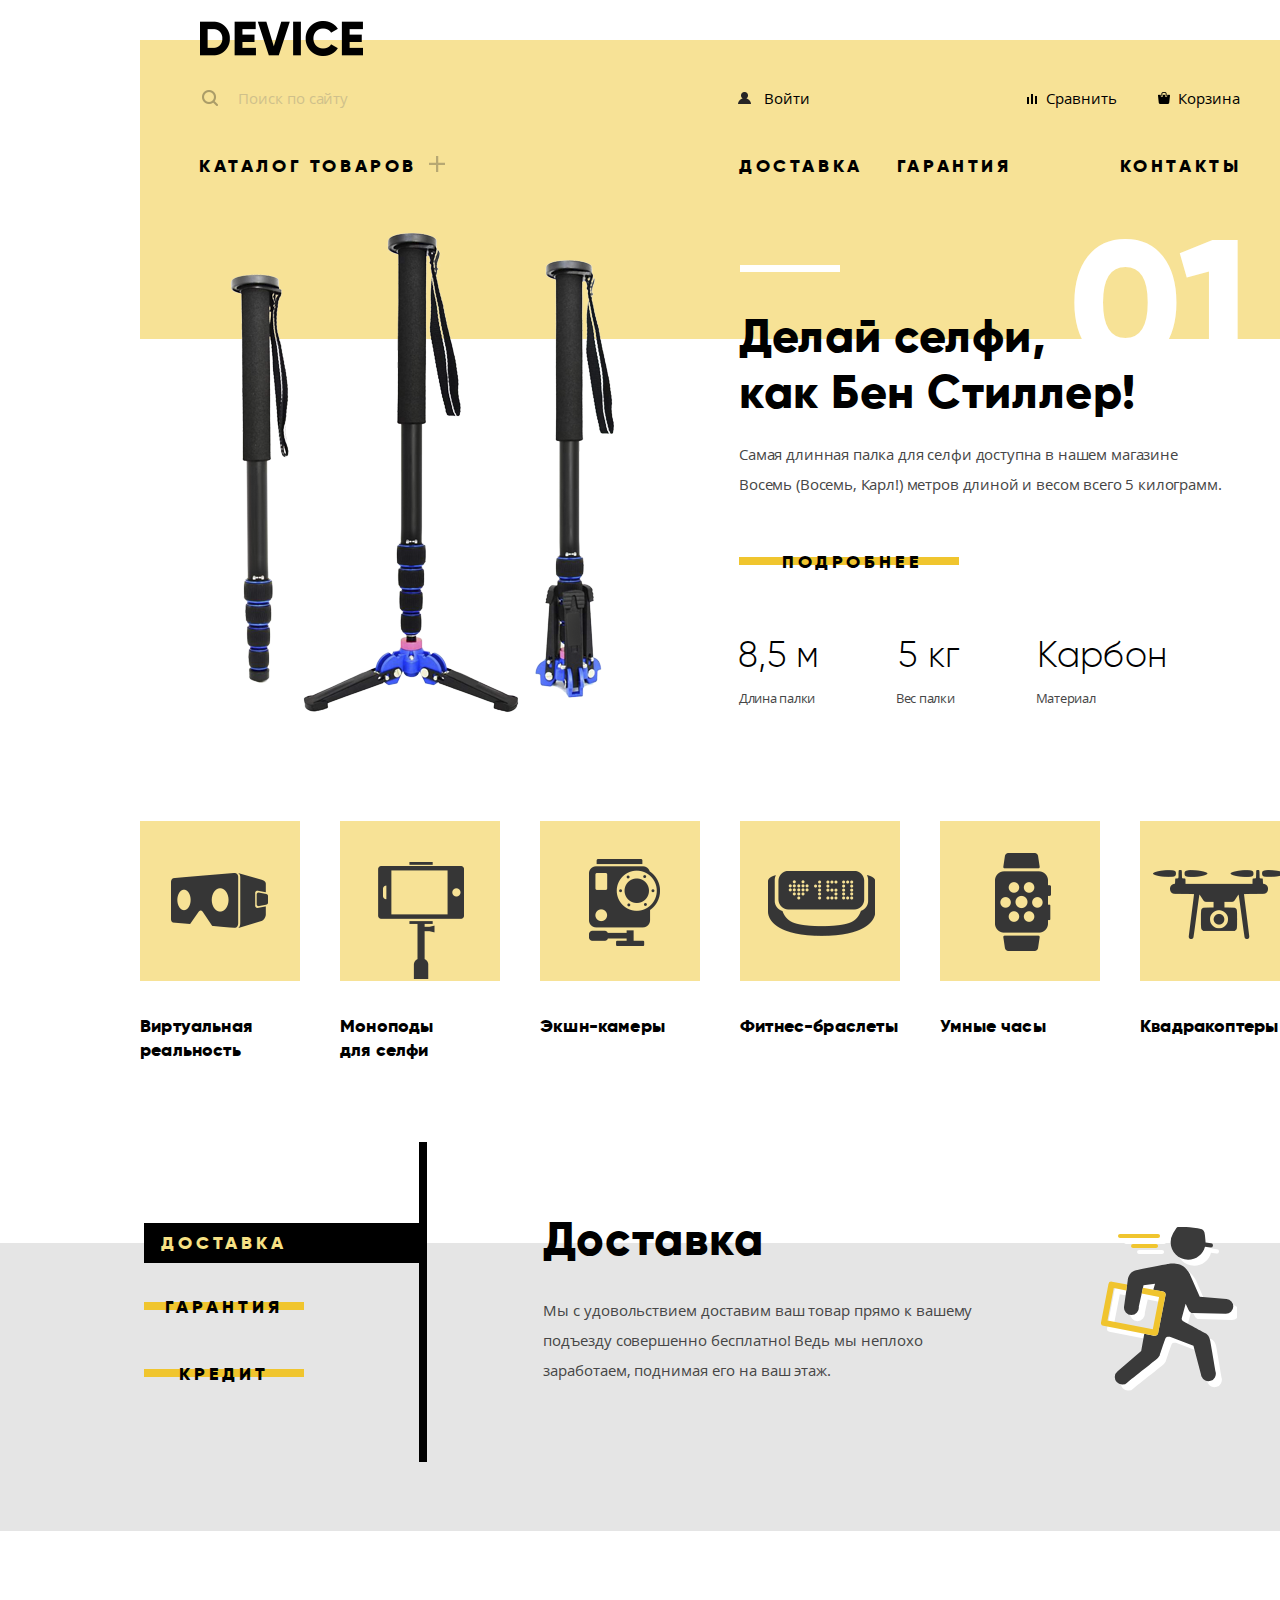
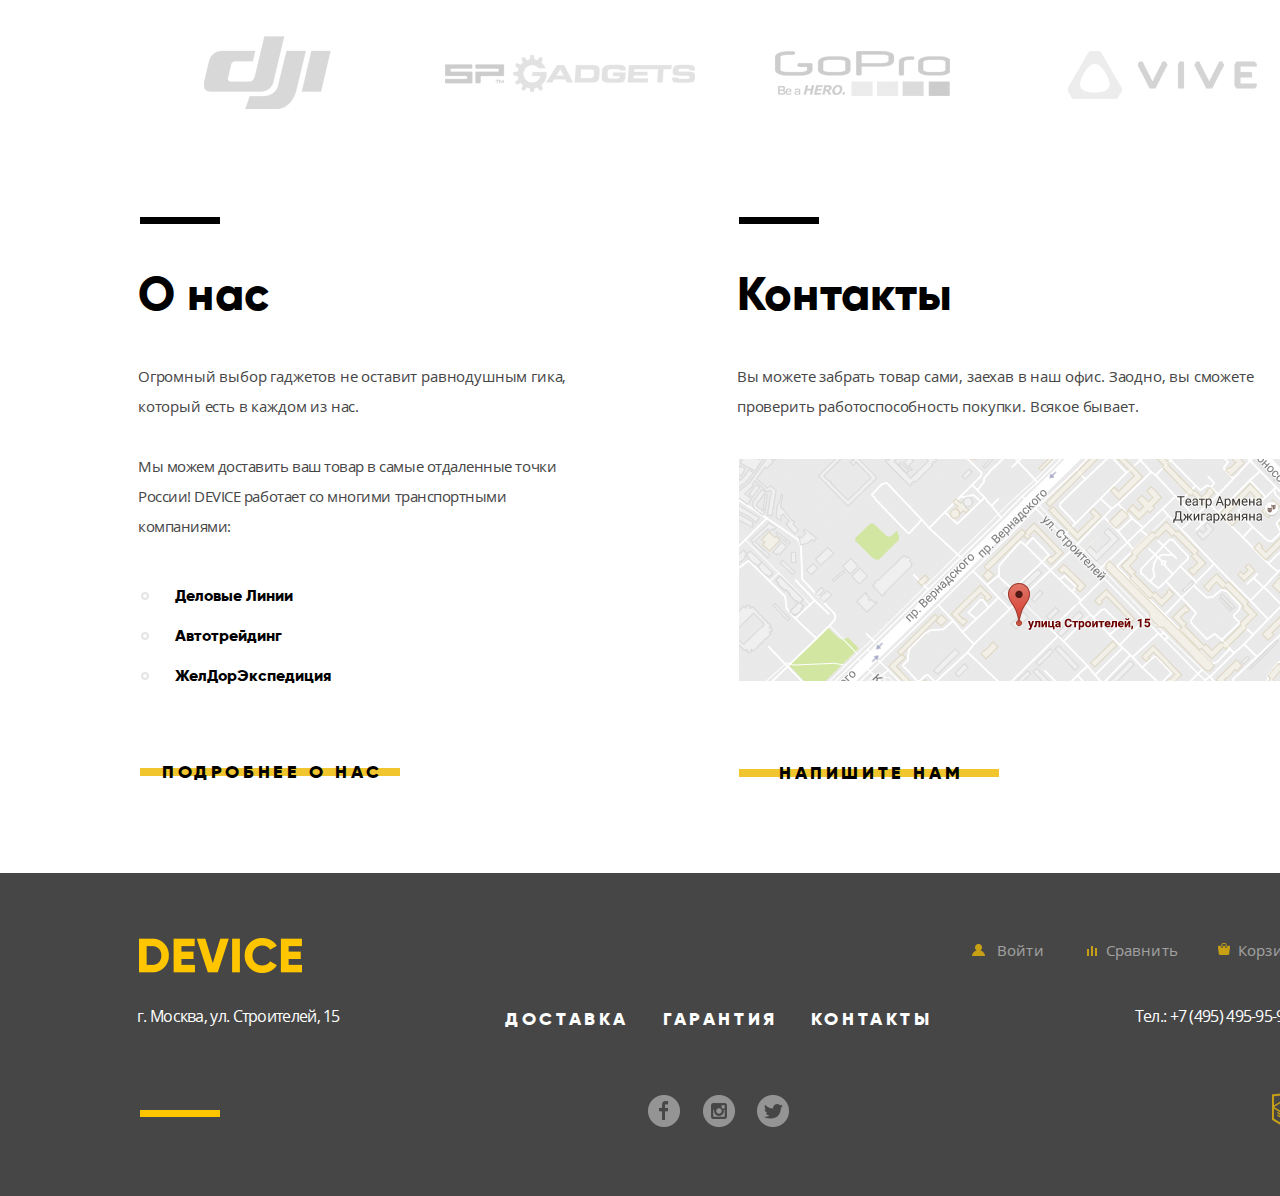
==== commit 4239c339: "for validator" ====
--- a/index.html
+++ b/index.html
@@ -258,7 +258,7 @@
             <li>Автотрейдинг</li>
             <li>ЖелДорЭкспедиция</li>
           </ul>
-          <div class=".about1-div-div">
+          <div>
             <button type="button">Подробнее о нас</button>
             <div class="about-content"></div>
           </div>
@@ -377,72 +377,7 @@
     <img src="img/map-big.jpg" alt="Адрес магазина DEVICE по адресу г. Москва, ул. Строителей, 15">
   </section>
 
-  <script>
-    var link = document.querySelector(".modal-open");
-    var popup = document.querySelector(".modal-write");
-    var close = document.querySelector(".popup-close");
-    var name1 = document.querySelector(".your-name");
-    var form = document.querySelector(".write-us");
-    var email = document.querySelector("[name=email]");
-    var letter = document.querySelector("[name=letter]");
-    var isStorageSupport = true;
-    var storage = "";
-
-    if (storage) {
-      name1.value = storage;
-      email.value = storage;
-    }
-
-    try {
-      storage = localStorage.getItem("login");
-    } catch (err) {
-      isStorageSupport = false;
-    }
-
-    form.addEventListener("submit", function (evt) {
-      if (!name1.value || !email.value || !letter.value) {
-        evt.preventDefault();
-        popup.classList.add("modal-error");
-      } else {
-        if (isStorageSupport) {
-          localStorage.setItem("name1", name1.value);
-          localStorage.setItem("email", email.value);
-        }
-      }
-    });
-
-    link.addEventListener("click", function (evt) {
-      evt.preventDefault();
-      popup.classList.add("modal-write-open");
-      name1.focus();
-    });
-    close.addEventListener("click", function (evt) {
-      evt.preventDefault();
-      popup.classList.remove("modal-write-open");
-      popup.classList.remove("modal-error");
-    });
-
-    if (storage) {
-      name1.value = storage;
-      email.focus();
-    } else {
-      name1.focus();
-    }
-
-
-    var closeMap = document.querySelector(".popup-close-map");
-    var mapOpen = document.querySelector(".map");
-    var mapPopup = document.querySelector(".map-popup");
-    mapOpen.addEventListener("click", function (evt) {
-      evt.preventDefault();
-      mapPopup.classList.add("modal-write-open");
-    });
-    closeMap.addEventListener("click", function (evt) {
-      evt.preventDefault();
-      mapPopup.classList.remove("modal-write-open");
-    });
-
-  </script>
+  <script src="../js/script.js"></script>
 </body>
 
 </html>
--- a/css/style.css
+++ b/css/style.css
@@ -40,6 +40,7 @@
   padding: 0;
   background-color: #ffffff;
   font-family: "Gilroy", Arial, sans-serif;
+  min-width: 1440px;
 }
 
 img {
@@ -1089,6 +1090,7 @@
   line-height: 30px;
   margin: 30px 0 0 -2px;
   letter-spacing: -0.47px;
+  height: 59px;
 }
 
 .about li {
@@ -1153,7 +1155,7 @@
 .about1-div div,
 .about2-div div {
   position: relative;
-  margin-bottom: 46px;
+  margin-bottom: 20px;
 }
 
 .about-content {
@@ -1196,7 +1198,6 @@
 .footer-wrap {
   margin-left: auto;
   margin-right: auto;
-  background-color: #464646;
 }
 
 .footer1-div {
@@ -1864,11 +1865,21 @@
 }
 
 .wrap-filter {
-  width: 469px;
+  /*width: 469px;
   min-height: 1208px;
   display: flex;
-  flex-direction: column;
-}
+  flex-direction: column;*/
+  position: relative;
+  background-color: #eeeeee;
+}
+
+/*.wrap-filter::before {
+  content: '';
+  box-shadow: -100vw 0 0 0#eeeeee;
+  height: 100%;
+  width: 100vw;
+  position: absolute;
+}*/
 
 .filter-remaster {
   background-image: linear-gradient(to right, #dcdcdc 50%, #ebebeb 50%);
@@ -1888,7 +1899,17 @@
   display: flex;
   align-items: center;
   background-color: #dcdcdc;
-}
+  min-width: 268px;
+  position: relative;
+}
+
+/*.wrap-filter-h2::before {
+  content: '';
+  box-shadow: -100vw 0 0 0#dcdcdc;
+  height: 100%;
+  width: 100vw;
+  position: absolute;
+}*/
 
 .wrap-filter-h2 h2 {
   color: #000000;
@@ -1902,7 +1923,7 @@
 
 .catalog-wrap-remaster {
   background-image: linear-gradient(to right, #eeeeee 32%, white 32%);
-  min-height: 1218px;
+  min-height: 1214px;
 }
 
 .catalog-container-remaster {
@@ -1915,7 +1936,7 @@
 }
 
 .cost {
-  background-color: #eeeeee;
+  /*background-color: #eeeeee;*/
   padding-left: 39px;
   padding-right: 68px;
 }
@@ -1948,7 +1969,7 @@
 }
 
 .color {
-  background-color: #eeeeee;
+  /*background-color: #eeeeee;*/
   display: inline-block;
   flex-direction: column;
   min-height: 1004px;
@@ -2159,8 +2180,18 @@
   min-height: 70px;
   background-color: #ebebeb;
   align-items: center;
-  margin-left: 175px;
-}
+  position: relative;
+}
+
+/*.sort::before {
+  content: '';
+  box-shadow: 100vw 0 0 0#ebebeb;
+  height: 100%;
+  width: 100vw;
+  position: absolute;
+  background-color: #ebebeb;
+  z-index: -1;
+}*/
 
 .sort-wrap {
   width: 100%;
@@ -2533,7 +2564,7 @@
 
 .footer1-div-catalog {
   display: flex;
-  margin-top: 52px;
+  margin-top: 56px;
   align-items: center;
   width: 100%;
   justify-content: flex-start;
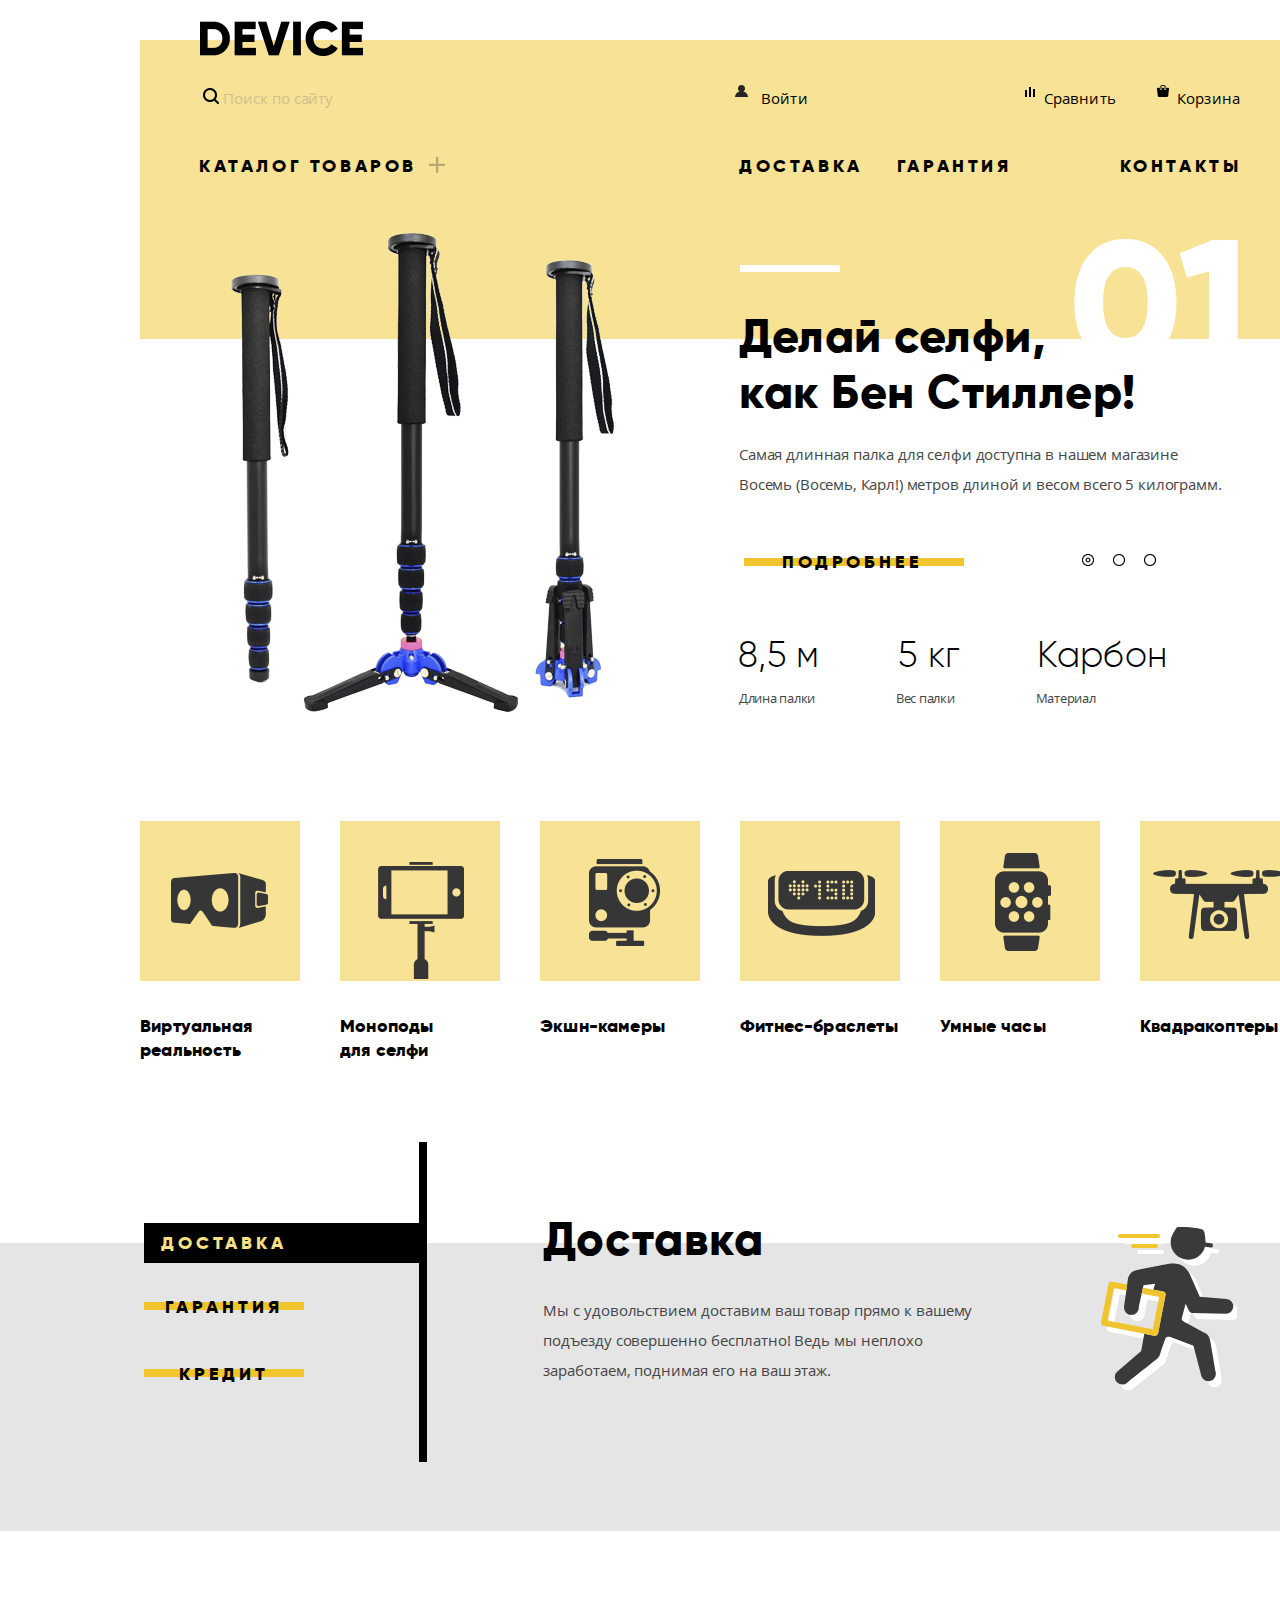
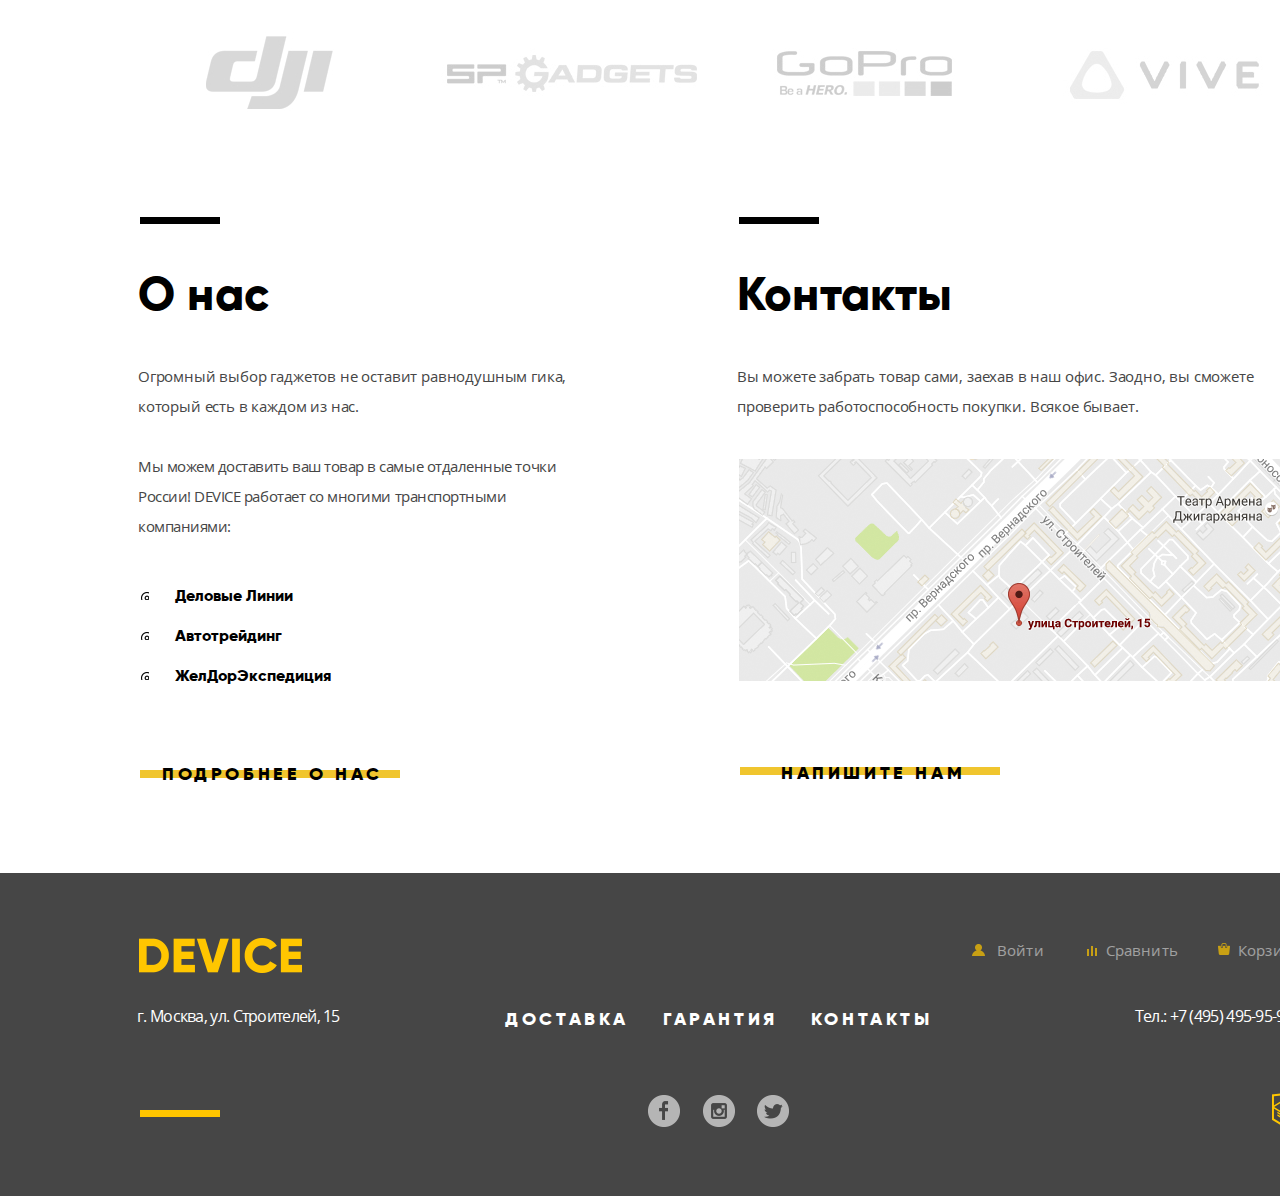
==== commit 0ec808ed: "final 1.0" ====
--- a/index.html
+++ b/index.html
@@ -21,19 +21,19 @@
         </div>
         <ul class="act">
           <li>
-            <button type="button" class="enter-header">Войти</button>
-          </li>
-          <li>
-            <button type="button" class="compare-header">Сравнить</button>
-          </li>
-          <li>
-            <button type="button" class="basket-header">Корзина</button>
+            <a href="" class="enter-header">Войти</a>
+          </li>
+          <li>
+            <a href="" class="compare-header">Сравнить</a>
+          </li>
+          <li>
+            <a href="" class="basket-header">Корзина</a>
           </li>
         </ul>
       </div>
       <div class="catalog-menu">
         <div class="catalog-wrap-a">
-          <button type="button" class="catalog-button">Каталог товаров</button>
+          <a href="" class="catalog-button">Каталог товаров</a>
           <div class="catalog-wrap">
             <div class="catalog-item" aria-label="Каталог товаров">
               <div class="catalog-item-div1">
@@ -65,7 +65,15 @@
   </header>
   <main>
     <h1 class="visually-hidden">Магазин Device</h1>
-    <section>
+    <section class="section-slaider">
+      <input type="radio" id="promo-btn-1" class="promo-toggle promo-btn-1 visually-hidden" name="promo-toggle" checked>
+      <input type="radio" id="promo-btn-2" class="promo-toggle promo-btn-2 visually-hidden" name="promo-toggle">
+      <input type="radio" id="promo-btn-2" class="promo-toggle promo-btn-3 visually-hidden" name="promo-toggle">
+      <div class="switch-slaider">
+        <label for="promo-btn-1"></label>
+        <label for="promo-btn-2"></label>
+        <label for="promo-btn-3"></label>
+      </div>
       <div class="slaider">
         <h2 class="visually-hidden">Слайдер с самыми интересными товарами</h2>
         <div class="slaider-img">
@@ -79,7 +87,6 @@
           </p>
           <div class="slaider-a-div">
             <a href="">Подробнее</a>
-            <div class="slaider-content"></div>
           </div>
           <div class="slaider-ul1-div">
             <ul>
@@ -109,7 +116,6 @@
           </p>
           <div class="slaider-a-div">
             <a href="">Подробнее</a>
-            <div class="slaider-content"></div>
           </div>
           <div class="slaider-ul1-div">
             <ul>
@@ -135,7 +141,6 @@
           </p>
           <div class="slaider-a-div">
             <a href="">Подробнее</a>
-            <div class="slaider-content"></div>
           </div>
           <div class="slaider3-ul1-div">
             <ul>
@@ -259,8 +264,7 @@
             <li>ЖелДорЭкспедиция</li>
           </ul>
           <div>
-            <button type="button">Подробнее о нас</button>
-            <div class="about-content"></div>
+            <a href="">Подробнее о нас</a>
           </div>
         </section>
       </div>
@@ -270,10 +274,10 @@
           <h2>Контакты</h2>
           <p class="p1-about">Вы можете забрать товар сами, заехав в наш офис. Заодно, вы сможете проверить
             работоспособность покупки. Всякое бывает.</p>
-          <img class="map" src="img/map.png" width="560" height="222"
-            alt="Адрес магазина DEVICE по адресу г. Москва, ул. Строителей, 15"></a><br>
-          <div>
-            <button class="modal-open" type="button">Напишите нам</button>
+          <a href="map.html"><img class="map" src="img/map.png" width="560" height="222"
+              alt="Адрес магазина DEVICE по адресу г. Москва, ул. Строителей, 15"></a><br>
+          <div>
+            <a href="form.html" class="modal-open">Напишите нам</a>
             <div class="about-content"></div>
           </div>
         </section>
@@ -286,13 +290,13 @@
         <img class="footer1-div-img" src="img/logo-yellow.png" width="163" height="35" alt="Логотип магазина Девайс">
         <ul class="act-footer">
           <li>
-            <button type="button">Войти</button>
-          </li>
-          <li>
-            <button type="button">Сравнить</button>
-          </li>
-          <li>
-            <button type="button">Корзина</button>
+            <a href="">Войти</a>
+          </li>
+          <li>
+            <a href="">Сравнить</a>
+          </li>
+          <li>
+            <a href="">Корзина</a>
           </li>
         </ul>
       </div>
@@ -342,8 +346,8 @@
     <form class="write-us" action="https://echo.htmlacademy.ru" method="post">
       <div class="popup">
         <div class="popup-close">
-          <button class="popup-close" type="button" aria-label="Закрыть"><img src="img/modal-close.svg"
-              alt="Иконка закрыть"></button>
+          <button class="popup-close" type="button" aria-label="Закрыть"><img width="55" height="55"
+              src="img/modal-close.svg" alt="Иконка закрыть"></button>
         </div>
         <div class="popup-person">
           <div>
@@ -360,7 +364,6 @@
           <textarea name="letter" id="letter" placeholder="В свободной форме"></textarea>
           <div>
             <button type="submit">Отправить</button>
-            <div class="content-popup"></div>
           </div>
         </div>
       </div>
@@ -368,16 +371,15 @@
   </section>
   <section class="map-popup">
     <h2 class="visually-hidden">Как до нас добраться</h2>
-    <iframe
+    <iframe class="iframe"
       src="https://www.google.com/maps/embed?pb=!1m18!1m12!1m3!1d2249.112548877997!2d37.52742931589823!3d55.68703098053582!2m3!1f0!2f0!3f0!3m2!1i1024!2i768!4f13.1!3m3!1m2!1s0x46b54cf65f5c8955%3A0x694710ccd55501e!2z0YPQuy4g0KHRgtGA0L7QuNGC0LXQu9C10LksIDE1LCDQnNC-0YHQutCy0LAsIDExOTMxMQ!5e0!3m2!1sru!2sru!4v1570646546249!5m2!1sru!2sru"
-      width="960" height="559" frameborder="0" style="border:0;" allowfullscreen=""></iframe>
-    allowfullscreen="true"></iframe>
-    <button class="popup-close-map" type="button" aria-label="Закрыть"><img class="close-img" src="img/modal-close.svg"
-        alt="Иконка закрыть"></button>
-    <img src="img/map-big.jpg" alt="Адрес магазина DEVICE по адресу г. Москва, ул. Строителей, 15">
+      width="960" height="559" allowfullscreen=""></iframe>
+    <button class="popup-close-map" type="button" aria-label="Закрыть"><img width="55" height="55" class="close-img"
+        src="img/modal-close.svg" alt="Иконка закрыть"></button>
+    <img width="960" height="559" src="img/map-big.jpg"
+      alt="Адрес магазина DEVICE по адресу г. Москва, ул. Строителей, 15">
   </section>
-
-  <script src="../js/script.js"></script>
+  <script src="js/script.js"></script>
 </body>
 
 </html>
--- a/css/style.css
+++ b/css/style.css
@@ -1,4 +1,3 @@
-/*Глобальные правила*/
 @font-face {
   font-family: "Gilroy - Extra Bold";
   src: url("../fonts/gilroyextrabold.woff2") format('woff2'),
@@ -39,7 +38,7 @@
   margin: 0;
   padding: 0;
   background-color: #ffffff;
-  font-family: "Gilroy", Arial, sans-serif;
+  font-family: "Gilroy", "Arial", sans-serif;
   min-width: 1440px;
 }
 
@@ -98,11 +97,12 @@
   justify-content: flex-end;
 }
 
-.act button,
+.act a,
 .catalog a {
   vertical-align: baseline;
   padding: 0;
   display: inline-block;
+  vertical-align: baseline;
 }
 
 .basket-header {
@@ -185,13 +185,12 @@
   padding: 0px;
   background-color: transparent;
   vertical-align: bottom;
-  font-family: "Open Sans", Arial, sans-serif;
+  font-family: "Open Sans", "Arial", sans-serif;
   font-size: 15px;
   font-weight: 300;
   letter-spacing: 0.15px;
   display: none;
-  top: -23px;
-  border-bottom: 1px solid #000000;
+  top: -18px;
   position: absolute;
   right: 12px;
 }
@@ -209,7 +208,7 @@
 .search {
   opacity: 0.3;
   color: #000000;
-  font-family: "Open Sans", Arial, sans-serif;
+  font-family: "Open Sans", "Arial", sans-serif;
   font-size: 15px;
   font-weight: 300;
   line-height: 28px;
@@ -217,13 +216,20 @@
   border: none;
   background-color: transparent;
   position: relative;
-  background-image: url("../img/search.svg");
+  padding-left: 25px;
+  outline: none;
+}
+
+.input-search::before {
+  content: "";
+  width: 16px;
+  height: 16px;
+  position: absolute;
+  top: 5px;
+  left: 5px;
+  background-image: url(../img/search.svg);
   background-repeat: no-repeat;
-  background-position: 4px;
-  outline: none;
-  padding-left: 40px;
-  height: 26px;
-  padding-bottom: 0px;
+  background-position: 0 0;
 }
 
 .input-search {
@@ -242,18 +248,19 @@
 .input-search>.search:focus+.search-div-submit,
 .input-search:active>.search-div-submit {
   display: inline-block;
+  vertical-align: baseline;
 }
 
 .act {
   color: #000000;
-  font-family: "Open Sans", Arial, sans-serif;
+  font-family: "Open Sans", "Arial", sans-serif;
   font-size: 15px;
   font-weight: 300;
   line-height: 30px;
   letter-spacing: 0.15px;
 }
 
-.act button {
+.act a {
   border: none;
   background-color: transparent;
   cursor: pointer;
@@ -263,7 +270,7 @@
 .catalog,
 .catalog-button {
   color: #000000;
-  font-family: "Gilroy - Extra Bold", Arial, sans-serif;
+  font-family: "Gilroy - Extra Bold", "Arial", sans-serif;
   font-size: 18px;
   font-weight: 400;
   line-height: 24px;
@@ -276,8 +283,8 @@
   padding: 0;
 }
 
-.act button:hover,
-.act button:focus,
+.act a:hover,
+.act a:focus,
 .catalog li :hover,
 .catalog li :focus,
 .catalog-item a:hover,
@@ -287,7 +294,7 @@
   opacity: 0.6;
 }
 
-.act button:active,
+.act a:active,
 .catalog li :active,
 .catalog-item a:active,
 .catalog-button:active {
@@ -316,7 +323,7 @@
 
 .catalog-wrap {
   color: #000000;
-  font-family: "Open Sans", Arial, sans-serif;
+  font-family: "Open Sans", "Arial", sans-serif;
   font-size: 15px;
   font-weight: 300;
   line-height: 36px;
@@ -419,6 +426,39 @@
   margin: 0 0 0 600px;
 }
 
+.section-slaider {
+  position: relative;
+  width: 1160px;
+  margin-right: auto;
+  margin-left: auto;
+}
+
+.switch-slaider {
+  width: 90px;
+  min-height: 12px;
+  position: absolute;
+  top: 213px;
+  right: 128px;
+}
+
+.switch-slaider label {
+  display: inline-block;
+  vertical-align: baseline;
+  width: 12px;
+  height: 12px;
+  background-image: url(/img/slider-button-empty.svg);
+}
+
+.switch-slaider label:nth-child(1) {
+  background-image: url(/img/slider-button.svg);
+  background-repeat: no-repeat;
+  margin-right: 15px;
+}
+
+.switch-slaider label:nth-child(2) {
+  margin-right: 15px;
+}
+
 .slaider,
 .slaider2,
 .slaider3 {
@@ -473,7 +513,7 @@
 
 .slaider h3 {
   color: white;
-  font-family: "Gilroy - Extra Bold", Arial, sans-serif;
+  font-family: "Gilroy - Extra Bold", "Arial", sans-serif;
   font-size: 179px;
   line-height: 179.2px;
   letter-spacing: 0.36px;
@@ -485,7 +525,7 @@
 
 .slaider2 h3 {
   color: white;
-  font-family: "Gilroy - Extra Bold", Arial, sans-serif;
+  font-family: "Gilroy - Extra Bold", "Arial", sans-serif;
   font-size: 179px;
   line-height: 179.2px;
   letter-spacing: 0.36px;
@@ -497,7 +537,7 @@
 
 .slaider3 h3 {
   color: white;
-  font-family: "Gilroy - Extra Bold", Arial, sans-serif;
+  font-family: "Gilroy - Extra Bold", "Arial", sans-serif;
   font-size: 179px;
   line-height: 179.2px;
   letter-spacing: 0.36px;
@@ -509,7 +549,7 @@
 
 .slaider h4 {
   color: #000000;
-  font-family: "Gilroy - Extra Bold", Arial, sans-serif;
+  font-family: "Gilroy - Extra Bold", "Arial", sans-serif;
   font-size: 47px;
   line-height: 56px;
   letter-spacing: 0.55px;
@@ -520,7 +560,7 @@
 .slaider2 h4 {
   width: 258px;
   color: #000000;
-  font-family: "Gilroy - Extra Bold", Arial, sans-serif;
+  font-family: "Gilroy - Extra Bold", "Arial", sans-serif;
   font-size: 47px;
   line-height: 56px;
   letter-spacing: 0.17px;
@@ -530,7 +570,7 @@
 
 .slaider3 h4 {
   color: #000000;
-  font-family: "Gilroy - Extra Bold", Arial, sans-serif;
+  font-family: "Gilroy - Extra Bold", "Arial", sans-serif;
   font-size: 47px;
   line-height: 56px;
   letter-spacing: 0.17px;
@@ -542,7 +582,7 @@
 .slaider p,
 .slaider2 p {
   color: #464646;
-  font-family: "Open Sans", Arial, sans-serif;
+  font-family: "Open Sans", "Arial", sans-serif;
   font-size: 15px;
   font-weight: 300;
   line-height: 30px;
@@ -555,7 +595,7 @@
 
 .slaider3 p {
   color: #464646;
-  font-family: "Open Sans", Arial, sans-serif;
+  font-family: "Open Sans", "Arial", sans-serif;
   font-size: 15px;
   font-weight: 300;
   line-height: 30px;
@@ -572,11 +612,13 @@
   padding-right: 43px;
   position: relative;
   cursor: pointer;
+  display: inline-block;
+  vertical-align: baseline;
 }
 
 .slaider-a-div a {
   color: #000000;
-  font-family: "Gilroy - Extra Bold", Arial, sans-serif;
+  font-family: "Gilroy - Extra Bold", "Arial", sans-serif;
   font-size: 18px;
   font-weight: 400;
   line-height: 24px;
@@ -588,25 +630,26 @@
   margin-left: -3px;
 }
 
-.slaider-content {
+.slaider-a-div a::before {
+  content: "";
   position: absolute;
   width: 220px;
   height: 8px;
   background-color: #f0c52e;
-  left: 0px;
   top: 7px;
   z-index: -1;
   transition: 0.3s;
-}
-
-.slaider-a-div a:hover+.slaider-content,
-.slaider-a-div a:hover+.slaider-content {
+  margin-left: -38px;
+}
+
+.slaider-a-div a:hover::before,
+.slaider-a-div a:hover::before {
   height: 40px;
   top: -10px;
 }
 
 .slaider-a-div a:active {
-  opacity: 0.3;
+  color: rgba(0, 0, 0, 0.3);
 }
 
 .slaider-ul1-div>ul {
@@ -620,7 +663,7 @@
 
 .slaider-ul1-div li {
   color: #000000;
-  font-family: "Gilroy", Arial, sans-serif;
+  font-family: "Gilroy", "Arial", sans-serif;
   font-size: 36px;
   font-weight: 300;
   line-height: 48px;
@@ -643,7 +686,7 @@
 
 .slaider3-ul1-div li {
   color: #000000;
-  font-family: "Gilroy", Arial, sans-serif;
+  font-family: "Gilroy", "Arial", sans-serif;
   font-size: 36px;
   font-weight: 300;
   line-height: 48px;
@@ -665,7 +708,7 @@
 
 .slaider-ul2-div li {
   color: #464646;
-  font-family: "Open Sans", Arial, sans-serif;
+  font-family: "Open Sans", "Arial", sans-serif;
   font-size: 13px;
   font-weight: 300;
   line-height: 20px;
@@ -687,7 +730,7 @@
 
 .slaider3-ul2-div li {
   color: #464646;
-  font-family: "Open Sans", Arial, sans-serif;
+  font-family: "Open Sans", "Arial", sans-serif;
   font-size: 13px;
   font-weight: 300;
   line-height: 20px;
@@ -720,7 +763,7 @@
 
 .gadget li {
   color: #000000;
-  font-family: "Gilroy - Extra Bold", Arial, sans-serif;
+  font-family: "Gilroy - Extra Bold", "Arial", sans-serif;
   font-size: 18px;
   font-weight: 400;
   line-height: 24px;
@@ -729,10 +772,6 @@
   min-width: 160px;
 }
 
-.gadget li:nth-child(6) {
-  margin-right: 0px;
-}
-
 .gadget img {
   width: 160px;
   height: 160px;
@@ -742,7 +781,7 @@
 
 .gadget a {
   color: #000000;
-  font-family: "Gilroy - Extra Bold", Arial, sans-serif;
+  font-family: "Gilroy - Extra Bold", "Arial", sans-serif;
   font-size: 18px;
   font-weight: 400;
   line-height: 24px;
@@ -811,7 +850,7 @@
 
 .common-div li {
   color: #000000;
-  font-family: "Gilroy - Extra Bold", Arial, sans-serif;
+  font-family: "Gilroy - Extra Bold", "Arial", sans-serif;
   font-size: 18px;
   font-weight: 400;
   line-height: 24px;
@@ -842,7 +881,7 @@
 
 .common-div button {
   width: 160px;
-  font-family: "Gilroy - Extra Bold", Arial, sans-serif;
+  font-family: "Gilroy - Extra Bold", "Arial", sans-serif;
   font-size: 18px;
   font-weight: 400;
   line-height: 24px;
@@ -921,7 +960,7 @@
 .details-text2 h3,
 .details-text3 h3 {
   color: #000000;
-  font-family: "Gilroy - Extra Bold", Arial, sans-serif;
+  font-family: "Gilroy - Extra Bold", "Arial", sans-serif;
   font-size: 47px;
   font-weight: 400;
   line-height: 48px;
@@ -931,7 +970,7 @@
 
 .details-text1 p {
   color: #464646;
-  font-family: "Open Sans", Arial, sans-serif;
+  font-family: "Open Sans", "Arial", sans-serif;
   font-size: 15px;
   font-weight: 300;
   line-height: 30px;
@@ -943,7 +982,7 @@
 
 .details-text2 p {
   color: #464646;
-  font-family: "Open Sans", Arial, sans-serif;
+  font-family: "Open Sans", "Arial", sans-serif;
   font-size: 15px;
   font-weight: 300;
   line-height: 30px;
@@ -955,7 +994,7 @@
 
 .details-text3 p {
   color: #464646;
-  font-family: "Open Sans", Arial, sans-serif;
+  font-family: "Open Sans", "Arial", sans-serif;
   font-size: 15px;
   font-weight: 300;
   line-height: 30px;
@@ -986,7 +1025,7 @@
 .manufacturers-div {
   display: flex;
   flex-direction: row;
-  width: 1160px;
+  min-width: 1160px;
   min-height: 291px;
   margin-left: auto;
   margin-right: auto;
@@ -994,7 +1033,7 @@
 
 .manufacturers-div ul {
   display: flex;
-  margin: 0;
+  margin: 0 auto;
   padding: 0;
 }
 
@@ -1065,7 +1104,7 @@
 
 .about h2 {
   color: #000000;
-  font-family: "Gilroy - Extra Bold", Arial, sans-serif;
+  font-family: "Gilroy - Extra Bold", "Arial", sans-serif;
   font-size: 47px;
   line-height: 48px;
   letter-spacing: 0.21px;
@@ -1074,7 +1113,7 @@
 
 .p1-about {
   color: #464646;
-  font-family: "Open Sans", Arial, sans-serif;
+  font-family: "Open Sans", "Arial", sans-serif;
   font-size: 15px;
   font-weight: 300;
   line-height: 30px;
@@ -1084,7 +1123,7 @@
 
 .p2-about {
   color: #464646;
-  font-family: "Open Sans", Arial, sans-serif;
+  font-family: "Open Sans", "Arial", sans-serif;
   font-size: 15px;
   font-weight: 300;
   line-height: 30px;
@@ -1095,7 +1134,7 @@
 
 .about li {
   color: #000000;
-  font-family: "Gilroy - Extra Bold", Arial, sans-serif;
+  font-family: "Gilroy - Extra Bold", "Arial", sans-serif;
   font-size: 16px;
   line-height: 40px;
   list-style-type: none;
@@ -1110,7 +1149,7 @@
   position: absolute;
   top: 16px;
   left: -9px;
-  background-image: url(../img/slider-button.png);
+  background-image: url(../img/slider-button.svg);
   background-repeat: no-repeat;
   background-position: 0 0;
 }
@@ -1119,9 +1158,9 @@
   margin: 66px 0 0 -30px;
 }
 
-.about button {
-  color: #000000;
-  font-family: "Gilroy - Extra Bold", Arial, sans-serif;
+.about a {
+  color: #000000;
+  font-family: "Gilroy - Extra Bold", "Arial", sans-serif;
   font-size: 18px;
   line-height: 24px;
   text-transform: uppercase;
@@ -1130,57 +1169,75 @@
 
 .map {
   margin-top: 38px;
-}
-
-.about1-div button {
+  margin-bottom: 8px;
+}
+
+.about1-div a {
   margin-top: 63px;
-  margin-left: 16px;
+  margin-left: 22px;
   border: none;
   background-color: transparent;
   cursor: pointer;
+  position: relative;
 }
 
 .about1-div section {
   min-height: 656px;
 }
 
-.about2-div button {
+.modal-open {
   margin-top: 74px;
-  margin-left: 34px;
+  margin-left: 42px;
   border: none;
   background-color: transparent;
   cursor: pointer;
+  position: relative;
 }
 
 .about1-div div,
 .about2-div div {
   position: relative;
   margin-bottom: 20px;
-}
-
-.about-content {
+  margin-top: 66px;
+}
+
+.modal-open::before {
+  content: "";
   position: absolute;
   width: 260px;
   height: 8px;
   background-color: #f0c52e;
-  top: -17px;
+  top: 5px;
   z-index: -1;
   transition: 0.3s;
-}
-
-.about1-div button:hover+.about-content,
-.about1-div button:focus+.about-content,
-.about1-div button:active+.about-content,
-.about2-div button:hover+.about-content,
-.about2-div button:focus+.about-content,
-.about2-div button:active+.about-content {
+  left: -41px;
+}
+
+.about1-div a::before {
+  content: "";
+  position: absolute;
+  width: 260px;
+  height: 8px;
+  background-color: #f0c52e;
+  top: 7px;
+  z-index: -1;
+  transition: 0.3s;
+  left: -22px;
+}
+
+.about1-div a:hover::before,
+.about1-div a:focus::before,
+.about1-div a:active::before,
+.modal-open:hover::before,
+.modal-open:focus::before,
+.modal-open:active::before {
   height: 40px;
-  top: -34px;
-}
-
-.about1-div button:active,
-.about2-div button:active {
-  opacity: 0.3;
+  top: -9px;
+}
+
+.about1-div a:active,
+.about2-div a:active {
+  color: rgba(0, 0, 0, 0.3);
   outline: none;
 }
 
@@ -1326,7 +1383,7 @@
 .phone-div a {
   margin: 0;
   color: #ffffff;
-  font-family: "Open Sans", Arial, sans-serif;
+  font-family: "Open Sans", "Arial", sans-serif;
   font-size: 16px;
   font-weight: 300;
   line-height: 30px;
@@ -1369,34 +1426,25 @@
   align-items: center;
 }
 
-.footer3-div li:nth-child(2) {
+.socialnetwork.facebook-div {
   margin-left: 428px;
 }
 
-.footer3-div li:nth-child(3) {
+.socialnetwork.instagram-div {
   margin-left: 23px;
 }
 
-.footer3-div li:nth-child(4) {
+.socialnetwork.tviter-div {
   margin-left: 22px;
 }
 
-.footer3-div li:nth-child(5) {
+.socialnetwork.htmlacademy-div {
   margin-left: 483px;
-}
-
-.logo:hover,
-.logo:focus {
-  opacity: 0.6;
-}
-
-.logo:active {
-  opacity: 0.3;
 }
 
 .adress a {
   color: #ffffff;
-  font-family: "Open Sans", Arial, sans-serif;
+  font-family: "Open Sans", "Arial", sans-serif;
   font-size: 15px;
   font-weight: 300;
   line-height: 30px;
@@ -1407,10 +1455,10 @@
   margin: 0;
 }
 
-.act-footer button {
+.act-footer a {
   opacity: 0.7;
   color: #ffffff;
-  font-family: "Open Sans", Arial, sans-serif;
+  font-family: "Open Sans", "Arial", sans-serif;
   font-size: 15px;
   font-weight: 300;
   line-height: 36px;
@@ -1423,15 +1471,15 @@
 
 .features-footer a {
   color: #ffffff;
-  font-family: "Gilroy - Extra Bold", Arial, sans-serif;
+  font-family: "Gilroy - Extra Bold", "Arial", sans-serif;
   font-size: 18px;
   line-height: 24px;
   text-transform: uppercase;
   letter-spacing: 3.6px;
 }
 
-.act-footer li:hover,
-.act-footer li:focus {
+.act-footer li a:hover,
+.act-footer li a:focus {
   border: none;
   outline: none;
   opacity: 1;
@@ -1457,17 +1505,13 @@
   opacity: 0.3;
 }
 
-.socialnetwork img {
-  opacity: 0.7;
-}
-
 .socialnetwork img:hover,
 .socialnetwork img:focus {
-  opacity: 1;
+  opacity: 0.6;
 }
 
 .socialnetwork img:active {
-  opacity: 0.1;
+  opacity: 0.3;
 }
 
 .popup-close img,
@@ -1495,6 +1539,7 @@
   border: 3px solid #f0c52e;
   background-color: #ffffff;
   opacity: 1;
+  outline: none;
 }
 
 @keyframes bounce {
@@ -1542,7 +1587,7 @@
   position: fixed;
   width: 960px;
   height: 553px;
-  top: 26px;
+  top: 298px;
   left: 50%;
   background-color: #ffffff;
   z-index: 50;
@@ -1592,7 +1637,7 @@
   border: none;
   padding-left: 20px;
   color: #464646;
-  font-family: "Open Sans", Arial, sans-serif;
+  font-family: "Open Sans", "Arial", sans-serif;
   font-size: 14px;
   font-weight: 400;
   line-height: 18px;
@@ -1602,7 +1647,7 @@
   padding-left: 0px;
   opacity: 0.4;
   color: #464646;
-  font-family: "Open Sans", Arial, sans-serif;
+  font-family: "Open Sans", "Arial", sans-serif;
   font-size: 14px;
   font-weight: 400;
   line-height: 18px;
@@ -1616,7 +1661,7 @@
 .popup-person label,
 .popup-letter label {
   color: #000000;
-  font-family: "Gilroy - Extra Bold", Arial, sans-serif;
+  font-family: "Gilroy - Extra Bold", "Arial", sans-serif;
   font-size: 18px;
   font-weight: 400;
   line-height: 24px;
@@ -1639,26 +1684,27 @@
   background-color: #f2f2f2;
   border: none;
   padding-left: 20px;
+  padding-top: 18px;
 }
 
 .popup-letter textarea::placeholder {
   padding-left: 0px;
   opacity: 0.4;
   color: #464646;
-  font-family: "Open Sans", Arial, sans-serif;
+  font-family: "Open Sans", "Arial", sans-serif;
   font-size: 14px;
   font-weight: 400;
   line-height: 18px;
 }
 
 .popup-letter button {
-  margin-top: 55px;
+  margin-top: 43px;
   display: flex;
   justify-content: flex-start;
   padding: 0;
   border: none;
   color: #000000;
-  font-family: "Gilroy - Extra Bold", Arial, sans-serif;
+  font-family: "Gilroy - Extra Bold", "Arial", sans-serif;
   font-size: 18px;
   font-weight: 400;
   line-height: 24px;
@@ -1668,30 +1714,33 @@
   margin-left: 34px;
   position: relative;
   cursor: pointer;
+  outline: none;
 }
 
 .popup-letter div {
   position: relative;
 }
 
-.content-popup {
+.popup-letter button::before {
+  content: "";
   position: absolute;
   width: 200px;
   height: 8px;
   background-color: #f0c52e;
   z-index: -1;
-  top: -16px;
+  top: 7px;
   transition: 0.3s;
-}
-
-.popup-letter button:hover+.content-popup,
-.popup-letter button:active+.content-popup {
+  left: -35px;
+}
+
+.popup-letter button:hover::before,
+.popup-letter button:active::before {
   height: 40px;
-  top: -32px;
+  top: -11px;
 }
 
 .popup-letter button:active {
-  opacity: 0.3;
+  color: rgba(0, 0, 0, 0.3)
 }
 
 .map-popup {
@@ -1703,7 +1752,11 @@
   left: 50%;
   margin-left: -481px;
   z-index: 2;
-  top: 600px;
+  top: 298px;
+}
+
+.modal-write-show {
+  display: block;
 }
 
 .popup-close-map {
@@ -1789,7 +1842,7 @@
 
 .breadcrumb h1 {
   color: #000000;
-  font-family: "Gilroy - Extra Bold", Arial, sans-serif;
+  font-family: "Gilroy - Extra Bold", "Arial", sans-serif;
   font-size: 47px;
   font-weight: 400;
   line-height: 48px;
@@ -1808,9 +1861,8 @@
 }
 
 .breadcrumbs ul {
-  opacity: 0.3;
-  color: #000000;
-  font-family: "Open Sans", Arial, sans-serif;
+  color: #000000;
+  font-family: "Open Sans", "Arial", sans-serif;
   font-size: 14px;
   font-weight: 300;
   line-height: 24px;
@@ -1824,6 +1876,10 @@
   margin-right: 40px;
 }
 
+.breadcrumbs a {
+  color: rgba(0, 0, 0, 0.3)
+}
+
 .breadcrumbs li::after {
   content: "";
   width: 4px;
@@ -1846,12 +1902,12 @@
   cursor: default;
 }
 
-.breadcrumbs li a:hover {
-  opacity: 0.6;
+.breadcrumbs a:hover {
+  color: rgba(0, 0, 0, 0.6)
 }
 
 .breadcrumbs li a:active {
-  opacity: 0.1;
+  color: rgba(0, 0, 0, 0.1)
 }
 
 .global {
@@ -1865,21 +1921,9 @@
 }
 
 .wrap-filter {
-  /*width: 469px;
-  min-height: 1208px;
-  display: flex;
-  flex-direction: column;*/
   position: relative;
   background-color: #eeeeee;
 }
-
-/*.wrap-filter::before {
-  content: '';
-  box-shadow: -100vw 0 0 0#eeeeee;
-  height: 100%;
-  width: 100vw;
-  position: absolute;
-}*/
 
 .filter-remaster {
   background-image: linear-gradient(to right, #dcdcdc 50%, #ebebeb 50%);
@@ -1903,17 +1947,9 @@
   position: relative;
 }
 
-/*.wrap-filter-h2::before {
-  content: '';
-  box-shadow: -100vw 0 0 0#dcdcdc;
-  height: 100%;
-  width: 100vw;
-  position: absolute;
-}*/
-
 .wrap-filter-h2 h2 {
   color: #000000;
-  font-family: "Gilroy - Extra Bold", Arial, sans-serif;
+  font-family: "Gilroy - Extra Bold", "Arial", sans-serif;
   font-size: 16px;
   font-weight: 400;
   line-height: 24px;
@@ -1922,7 +1958,7 @@
 }
 
 .catalog-wrap-remaster {
-  background-image: linear-gradient(to right, #eeeeee 32%, white 32%);
+  background-image: linear-gradient(to right, #eeeeee calc(50% - 580px + 268px), white calc(50% - 580px + 268px));
   min-height: 1214px;
 }
 
@@ -1936,7 +1972,6 @@
 }
 
 .cost {
-  /*background-color: #eeeeee;*/
   padding-left: 39px;
   padding-right: 68px;
 }
@@ -1953,7 +1988,7 @@
   margin-top: 11px;
   margin-bottom: 0;
   color: #000000;
-  font-family: "Gilroy - Extra Bold", Arial, sans-serif;
+  font-family: "Gilroy - Extra Bold", "Arial", sans-serif;
   font-size: 18px;
   font-weight: 400;
   line-height: 24px;
@@ -1969,8 +2004,8 @@
 }
 
 .color {
-  /*background-color: #eeeeee;*/
   display: inline-block;
+  vertical-align: baseline;
   flex-direction: column;
   min-height: 1004px;
 }
@@ -1978,7 +2013,7 @@
 .color ul {
   padding: 0;
   color: #000000;
-  font-family: "Open Sans", Arial, sans-serif;
+  font-family: "Open Sans", "Arial", sans-serif;
   font-size: 14px;
   font-weight: 300;
   line-height: 40.5px;
@@ -1994,6 +2029,7 @@
   user-select: none;
 }
 
+
 .filter-input-checkbox+label::before {
   content: "";
   position: absolute;
@@ -2003,7 +2039,15 @@
   background-repeat: no-repeat;
   background-position: 0 0;
   left: -40px;
-  bottom: 7px;
+  bottom: 8px;
+}
+
+.color label:hover::before,
+.color label:focus::before,
+.color label:hover::after,
+.color label:focus::after,
+.color input:focus {
+  opacity: 0.6;
 }
 
 .filter-input-checkbox:checked+label::after {
@@ -2018,6 +2062,10 @@
   bottom: 8px;
 }
 
+.filter-input-checkbox:checked+label::before {
+  display: none;
+}
+
 .filter-input-checkbox:checked+label::after:hover,
 .filter-input-checkbox+label::before:hover {
   background-color: #f0c52e;
@@ -2032,7 +2080,7 @@
   background-repeat: no-repeat;
   background-position: 0 0;
   left: -39px;
-  bottom: 7px;
+  bottom: 8px;
 }
 
 .strip-cost-3 {
@@ -2055,9 +2103,16 @@
   bottom: 8px;
 }
 
+.filter-input-checkbox:focus+label::after,
+.filter-input-checkbox:focus+label::before,
+.filter-input-radio:focus+label::after,
+.filter-input-radio:focus+label::before {
+  opacity: 0.6;
+}
+
 .color h3 {
   color: #000000;
-  font-family: "Gilroy - Extra Bold", Arial, sans-serif;
+  font-family: "Gilroy - Extra Bold", "Arial", sans-serif;
   font-size: 18px;
   font-weight: 400;
   line-height: 24px;
@@ -2069,7 +2124,7 @@
 .color button {
   margin-top: 42px;
   color: #000000;
-  font-family: "Gilroy - Extra Bold", Arial, sans-serif;
+  font-family: "Gilroy - Extra Bold", "Arial", sans-serif;
   font-size: 18px;
   font-weight: 400;
   text-transform: uppercase;
@@ -2085,35 +2140,38 @@
 
 .wrap-button {
   position: relative;
-}
-
-.strip-button-filter {
+  margin-top: 32px;
+}
+
+.color button::before {
+  content: "";
   position: absolute;
   width: 200px;
   height: 8px;
   background-color: #f0c52e;
-  top: 47px;
+  top: 7px;
   left: -40px;
   transition: 0.3s;
-}
-
-.color button:hover+.strip-button-filter,
-.color button:focus+.strip-button-filter,
-.color button:active+.strip-button-filter {
+  z-index: -1;
+}
+
+.color button:hover::before,
+.color button:focus::before,
+.color button:active::before {
   height: 40px;
   background-color: #f0c52e;
-  top: 30px;
+  top: -10px;
 }
 
 .color button:active {
-  opacity: 0.3;
+  color: rgba(0, 0, 0, 0.3);
 }
 
 .min-price,
 .max-price {
   opacity: 0.2;
   color: #000000;
-  font-family: "Gilroy", Arial, sans-serif;
+  font-family: "Gilroy", "Arial", sans-serif;
   font-size: 15px;
   font-weight: 300;
   line-height: 24px;
@@ -2157,8 +2215,23 @@
   left: 110px;
 }
 
+.toggle.toggle-min:active {
+  background-image: url(../img/catalog/filter-button-big.png);
+  width: 22px;
+  height: 24px;
+  left: -6px;
+}
+
+.toggle.toggle-max:active {
+  background-image: url(../img/catalog/filter-button-big.png);
+  width: 22px;
+  height: 24px;
+  left: 109px;
+}
+
 .price-controls label {
   display: inline-block;
+  vertical-align: baseline;
   width: 45%;
 }
 
@@ -2183,16 +2256,6 @@
   position: relative;
 }
 
-/*.sort::before {
-  content: '';
-  box-shadow: 100vw 0 0 0#ebebeb;
-  height: 100%;
-  width: 100vw;
-  position: absolute;
-  background-color: #ebebeb;
-  z-index: -1;
-}*/
-
 .sort-wrap {
   width: 100%;
   background-color: #ebebeb;
@@ -2205,9 +2268,9 @@
   align-items: center;
 }
 
-.sort input {
-  color: #000000;
-  font-family: "Open Sans", Arial, sans-serif;
+.sort a {
+  color: #000000;
+  font-family: "Open Sans", "Arial", sans-serif;
   font-size: 14px;
   font-weight: 400;
   line-height: 18px;
@@ -2216,24 +2279,21 @@
   outline: none;
   background-color: transparent;
   padding: 0;
-}
-
-.selected {
+  white-space: nowrap;
+}
+
+.sort a:hover,
+.sort a:focus {
+  opacity: 0.6;
+}
+
+.sort a:active {
   opacity: 1;
 }
 
-.sort input:hover,
-.sort input:focus {
-  opacity: 0.6;
-}
-
-.sort input:active {
-  opacity: 1;
-}
-
 .sort h2 {
   color: #000000;
-  font-family: "Gilroy - Extra Bold", Arial, sans-serif;
+  font-family: "Gilroy - Extra Bold", "Arial", sans-serif;
   font-size: 16px;
   font-weight: 400;
   line-height: 24px;
@@ -2242,14 +2302,19 @@
   margin: 0 0 0 72px;
 }
 
-.sort input {
+.sort a {
   cursor: pointer;
+  position: relative;
 }
 
 .sort li:nth-child(1) {
   margin-left: 49px;
 }
 
+.sort li:nth-child(1) a {
+  opacity: 1;
+}
+
 .sort li:nth-child(2) {
   margin-left: 28px;
 }
@@ -2260,39 +2325,55 @@
 
 .sort li:nth-child(4) {
   margin-left: 231px;
+}
+
+.a-opacity:before {
+  content: "";
   background-image: url(../img/catalog/icon-up-dir.svg);
   background-repeat: no-repeat;
   width: 11px;
   height: 10px;
   opacity: 0.2;
+  position: absolute;
+  top: -5px;
 }
 
 .sort li:nth-child(5) {
   margin-left: 19px;
+}
+
+.a-opacity-two.selected {
+  opacity: 1;
+}
+
+.a-opacity-two:before {
+  content: "";
   background-image: url(../img/catalog/icon-down-dir.svg);
   background-repeat: no-repeat;
   width: 11px;
   height: 10px;
-}
-
-.sort li:nth-child(4):hover,
+  position: absolute;
+  top: -5px;
+}
+
+.a-opacity:active::before,
+.sort li:nth-child(5):active {
+  opacity: 1;
+}
+
+.selected {
+  opacity: 1;
+}
+
+.a-opacity:hover:before,
 .sort li:nth-child(5):hover,
-.sort li:nth-child(4):focus,
+.a-opacity:focus:before,
 .sort li:nth-child(5):focus {
   opacity: 0.4;
 }
 
-.sort li:nth-child(4):active,
-.sort li:nth-child(5):active {
-  opacity: 1;
-}
-
-.selected {
-  opacity: 1;
-}
-
 .selfi {
-  min-width: 927px;
+  width: 927px;
   min-height: 1070px;
   padding-top: 68px;
   padding-left: 72px;
@@ -2307,7 +2388,6 @@
   margin: 0;
 }
 
-/*.selfi li:nth-child(1),*/
 .selfi li:nth-child(2n+1) {
   margin-right: 41px;
   margin-bottom: 44px;
@@ -2320,7 +2400,7 @@
 
 .selfi a {
   color: #000000;
-  font-family: "Gilroy - Extra Bold", Arial, sans-serif;
+  font-family: "Gilroy - Extra Bold", "Arial", sans-serif;
   font-size: 18px;
   font-weight: 400;
   line-height: 24px;
@@ -2329,7 +2409,7 @@
 
 .selfi p {
   color: #464646;
-  font-family: "Gilroy", Arial, sans-serif;
+  font-family: "Gilroy", "Arial", sans-serif;
   font-size: 16px;
   font-weight: 300;
   line-height: 24px;
@@ -2386,7 +2466,7 @@
 
 .in-basket button {
   color: #000000;
-  font-family: "Gilroy - Extra Bold", Arial, sans-serif;
+  font-family: "Gilroy - Extra Bold", "Arial", sans-serif;
   font-size: 18px;
   font-weight: 400;
   line-height: 24px;
@@ -2431,7 +2511,7 @@
 .to-compare button {
   opacity: 0.5;
   color: #000000;
-  font-family: "Open Sans", Arial, sans-serif;
+  font-family: "Open Sans", "Arial", sans-serif;
   font-size: 13px;
   font-weight: 300;
   line-height: 36px;
@@ -2472,90 +2552,97 @@
 .pages {
   display: flex;
   min-height: 70px;
-  background-color: #ebebeb;
   width: 760px;
   align-items: center;
   margin-left: 73px;
   margin-top: -12px;
+  margin-bottom: 72px;
 }
 
 .pages ul {
   display: flex;
-  margin: -3px 0 0 0;
-  padding: 0;
-}
-
-.pages input {
-  color: #000000;
-  font-family: "Gilroy - Extra Bold", Arial, sans-serif;
+  margin: 3px 0 0 -1px;
+  padding: 0;
+  background-color: #ebebeb;
+  min-width: 760px;
+  min-height: 70px;
+}
+
+.pages a {
+  color: #000000;
+  font-family: "Gilroy - Extra Bold", "Arial", sans-serif;
   font-size: 16px;
   font-weight: 400;
   line-height: 24px;
   text-transform: uppercase;
   letter-spacing: 3.1px;
-}
-
-.pages li input {
+  cursor: pointer;
+}
+
+.pages li a {
   border: none;
   background-color: transparent;
   outline: none;
-}
-
-.pages li:nth-child(1) input,
-.pages li:nth-child(5) input {
-  padding-left: 30px;
-  padding-right: 30px;
-  padding-top: 27px;
-  padding-bottom: 18px;
+  display: inline-block;
+  vertical-align: top;
+}
+
+.pages li:nth-child(1) a,
+.pages li:nth-child(5) a {
+  width: 131px;
+  height: 70px;
   outline: none;
-}
-
-.pages li:nth-child(1) input:hover,
-.pages li:nth-child(1) input:focus,
-.pages li:nth-child(1) input:active,
-.pages li:nth-child(5) input:hover,
-.pages li:nth-child(5) input:focus,
-.pages li:nth-child(5) input:active {
+  cursor: pointer;
+  text-align: center;
+  padding-top: 22px;
+}
+
+.pages li:nth-child(1) a:hover,
+.pages li:nth-child(1) a:focus,
+.pages li:nth-child(1) a:active,
+.pages li:nth-child(5) a:hover,
+.pages li:nth-child(5) a:focus,
+.pages li:nth-child(5) a:active {
   background-color: #d8d8d8;
 }
 
-.pages li:nth-child(1) input:active,
-.pages li:nth-child(5) input:active {
+.pages li:nth-child(1) a:active,
+.pages li:nth-child(5) a:active {
   color: rgba(0, 0, 0, 0.3)
 }
 
-.pages li:nth-child(2) input:hover,
-.pages li:nth-child(2) input:focus,
-.pages li:nth-child(3) input:hover,
-.pages li:nth-child(3) input:focus,
-.pages li:nth-child(4) input:hover,
-.pages li:nth-child(4) input:focus {
-  opacity: 0.3;
-}
-
-.pages li:nth-child(2) input:active,
-.pages li:nth-child(3) input:active,
-.pages li:nth-child(4) input:active {
+.pages li:nth-child(2) a:hover,
+.pages li:nth-child(2) a:focus,
+.pages li:nth-child(3) a:hover,
+.pages li:nth-child(3) a:focus,
+.pages li:nth-child(4) a:hover,
+.pages li:nth-child(4) a:focus {
+  opacity: 0.6;
+}
+
+.pages li:nth-child(2) a:active,
+.pages li:nth-child(3) a:active,
+.pages li:nth-child(4) a:active {
   opacity: 1;
 }
 
 .pages li:nth-child(2) {
-  margin-left: 203px;
-  margin-top: 26px;
+  margin-left: 201px;
+  margin-top: 23px;
 }
 
 .pages li:nth-child(3) {
   margin-left: 15px;
-  margin-top: 26px;
+  margin-top: 23px;
 }
 
 .pages li:nth-child(4) {
-  margin-left: 18px;
-  margin-top: 26px;
+  margin-left: 16px;
+  margin-top: 23px;
 }
 
 .pages li:nth-child(5) {
-  margin-left: 191px;
+  margin-left: 232px;
 }
 
 .disable {
@@ -2682,7 +2769,7 @@
 .phone-div-catalog a {
   margin: 0;
   color: #ffffff;
-  font-family: "Open Sans", Arial, sans-serif;
+  font-family: "Open Sans", "Arial", sans-serif;
   font-size: 16px;
   font-weight: 300;
   line-height: 30px;
@@ -2781,3 +2868,7 @@
   top: 0px;
   left: 0px;
 }
+
+.iframe {
+  border: 0;
+}
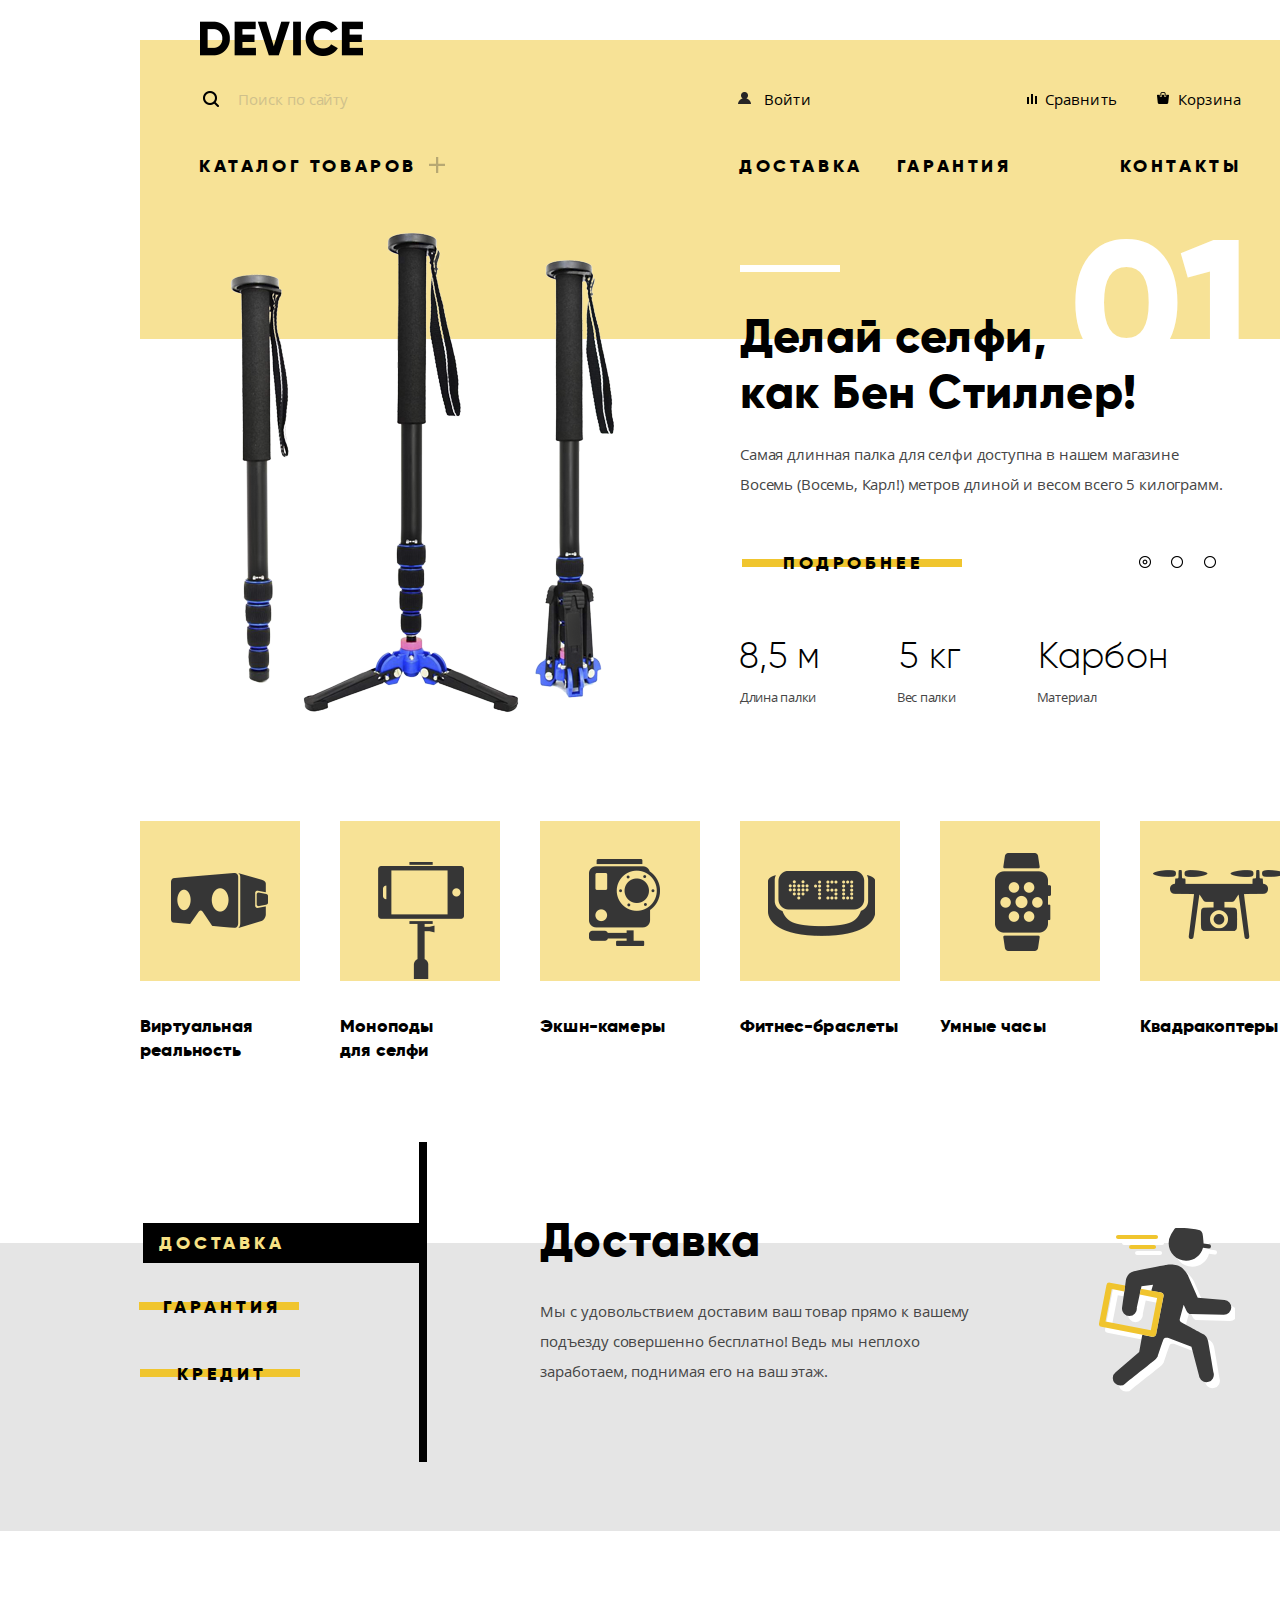
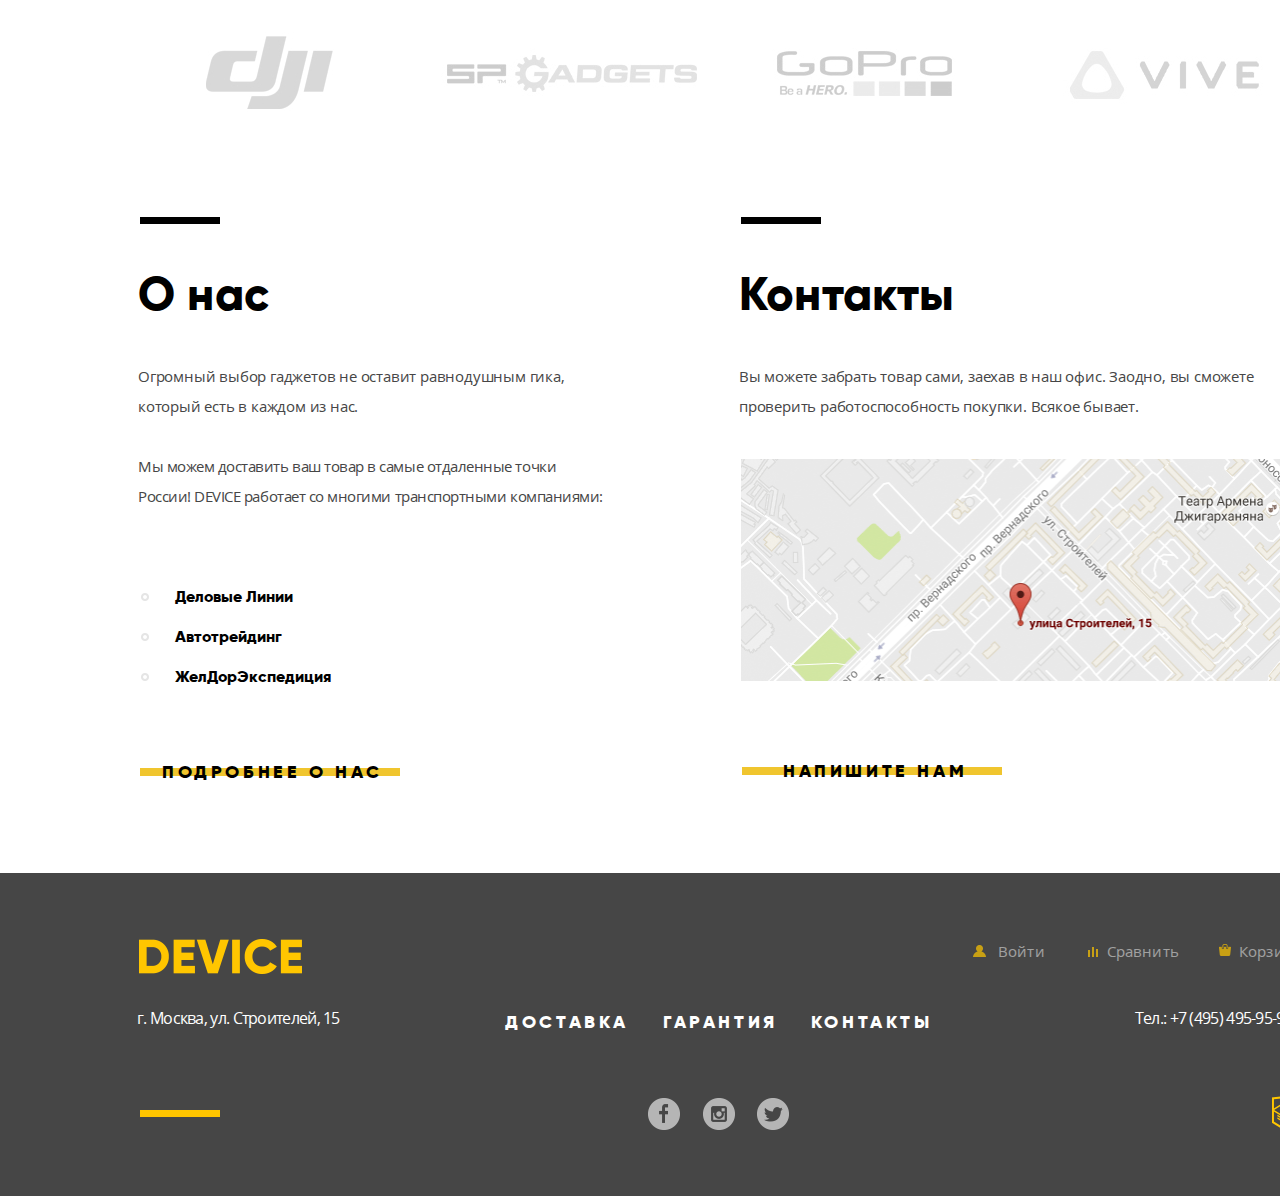
==== commit 2490962c: "final 1.1" ====
--- a/index.html
+++ b/index.html
@@ -184,13 +184,10 @@
           <ul>
             <li>
               <button class="focus">Доставка</button>
-              <div class="common-div-content focus"></div>
             </li>
-            <li><button>Гарантия</button>
-              <div class="common-div-content"></div>
+            <li><button class="common-div-guarantee">Гарантия</button>
             </li>
             <li><button>Кредит</button>
-              <div class="common-div-content"></div>
             </li>
           </ul>
           <hr class="strip-common">
@@ -255,7 +252,7 @@
           <hr class="strip-about">
           <h2>О нас</h2>
           <p class="p1-about">Огромный выбор гаджетов не оставит равнодушным гика, который есть в каждом из нас.</p>
-          <p class="p2-about">Мы можем доставить ваш товар в самые отдаленные точки России! DEVICE работает со
+          <p class="p2-about">Мы можем доставить ваш товар в самые отдаленные точки<br> России! DEVICE работает со
             многими
             транспортными компаниями:</p>
           <ul>
--- a/css/style.css
+++ b/css/style.css
@@ -83,9 +83,10 @@
 
 .wrap-1 {
   display: flex;
-  margin-top: 43px;
+  margin-top: 44px;
   align-items: baseline;
   justify-content: space-between;
+  min-height: 32px;
 }
 
 .wrap-1 ul {
@@ -106,7 +107,7 @@
 }
 
 .basket-header {
-  margin-right: 60px;
+  margin-right: 59px;
   padding-left: 25px;
   position: relative;
 }
@@ -116,8 +117,8 @@
   width: 12px;
   height: 12px;
   position: absolute;
-  top: 2px;
-  left: -20px;
+  top: 8px;
+  left: -21px;
   background-image: url(../img/cart.png);
   background-repeat: no-repeat;
   background-position: 0 0;
@@ -134,15 +135,15 @@
   width: 10px;
   height: 10px;
   position: absolute;
-  top: 4px;
-  left: -19px;
+  top: 10px;
+  left: -18px;
   background-image: url(../img/compare.png);
   background-repeat: no-repeat;
   background-position: 0 0;
 }
 
 .enter-header {
-  margin-right: 236px;
+  margin-right: 234px;
   padding-left: 25px;
   position: relative;
 }
@@ -152,7 +153,7 @@
   width: 13px;
   height: 12px;
   position: absolute;
-  top: 2px;
+  top: 8px;
   left: -26px;
   background-image: url(../img/user.png);
   background-repeat: no-repeat;
@@ -169,19 +170,19 @@
 }
 
 .search-div {
-  margin-left: 58px;
+  margin-left: 63px;
   width: 460px;
   vertical-align: middle
 }
 
 .search-div input[type="search"] {
-  width: 356px;
+  width: 355px;
 }
 
 .search-div input[type="submit"] {
   width: 85px;
   height: 49px;
-  border: 1px solid #000000;
+  border: 2px solid #000000;
   padding: 0px;
   background-color: transparent;
   vertical-align: bottom;
@@ -190,7 +191,7 @@
   font-weight: 300;
   letter-spacing: 0.15px;
   display: none;
-  top: -18px;
+  top: -17.5px;
   position: absolute;
   right: 12px;
 }
@@ -216,8 +217,12 @@
   border: none;
   background-color: transparent;
   position: relative;
-  padding-left: 25px;
+  padding-left: 35px;
   outline: none;
+}
+
+.search::placeholder {
+  margin-left: 20px;
 }
 
 .input-search::before {
@@ -225,8 +230,7 @@
   width: 16px;
   height: 16px;
   position: absolute;
-  top: 5px;
-  left: 5px;
+  top: 7px;
   background-image: url(../img/search.svg);
   background-repeat: no-repeat;
   background-position: 0 0;
@@ -242,7 +246,7 @@
 
 .search:focus {
   opacity: 1;
-  border-bottom: 1px solid #000000;
+  border-bottom: 2px solid #000000;
 }
 
 .input-search>.search:focus+.search-div-submit,
@@ -347,12 +351,12 @@
 
 .catalog-menu {
   display: flex;
-  margin-top: 41px;
+  margin-top: 38px;
 }
 
 .catalog-menu-catalog {
   display: flex;
-  margin-top: 40px;
+  margin-top: 39px;
 }
 
 .catalog-wrap-a:hover div.catalog-wrap {
@@ -437,8 +441,8 @@
   width: 90px;
   min-height: 12px;
   position: absolute;
-  top: 213px;
-  right: 128px;
+  top: 215px;
+  right: 71px;
 }
 
 .switch-slaider label {
@@ -452,11 +456,11 @@
 .switch-slaider label:nth-child(1) {
   background-image: url(/img/slider-button.svg);
   background-repeat: no-repeat;
-  margin-right: 15px;
+  margin-right: 16px;
 }
 
 .switch-slaider label:nth-child(2) {
-  margin-right: 15px;
+  margin-right: 17px;
 }
 
 .slaider,
@@ -503,7 +507,7 @@
 .slaider-img,
 .slaider-img2,
 .slaider-img3 {
-  width: 599px;
+  width: 600px;
 }
 
 .slaider-wrap {
@@ -607,7 +611,7 @@
 }
 
 .slaider-a-div {
-  margin-top: 51px;
+  margin-top: 52px;
   padding-left: 46px;
   padding-right: 43px;
   position: relative;
@@ -639,7 +643,7 @@
   top: 7px;
   z-index: -1;
   transition: 0.3s;
-  margin-left: -38px;
+  margin-left: -41px;
 }
 
 .slaider-a-div a:hover::before,
@@ -701,7 +705,7 @@
 .slaider-ul2-div {
   display: flex;
   flex-direction: row;
-  margin-top: 9px;
+  margin-top: 7px;
   padding: 0;
   margin-bottom: 112px;
 }
@@ -843,7 +847,7 @@
 }
 
 .common-div ul {
-  margin: -12px 0 0 144px;
+  margin: -12px 0 0 142px;
   padding: 0;
   z-index: 2;
 }
@@ -891,9 +895,11 @@
   padding: 0;
   border: none;
   cursor: pointer;
-}
-
-.common-div-content {
+  position: relative;
+}
+
+.common-div button::before {
+  content: "";
   position: absolute;
   width: 160px;
   height: 8px;
@@ -902,14 +908,15 @@
   z-index: -1;
   outline: none;
   transition: 0.3s;
-}
-
-.common-div button:hover+.common-div-content {
+  margin-left: -37px;
+}
+
+.common-div button:hover::before {
   height: 40px;
   top: -8px;
 }
 
-.common-div button:active+.common-div-content {
+.common-div button:active::before {
   width: 278px;
   height: 40px;
   background-color: #000000;
@@ -923,12 +930,28 @@
   border: none;
 }
 
-.common-div-content.focus {
+.common-div .focus::before {
+  content: "";
+  position: absolute;
   width: 278px;
   height: 40px;
   background-color: #000000;
   top: -8px;
   outline: none;
+  margin-left: -16px;
+}
+
+.common-div .common-div-guarantee::before {
+  content: "";
+  position: absolute;
+  width: 160px;
+  height: 8px;
+  background-color: #f0c52e;
+  top: 7px;
+  z-index: -1;
+  outline: none;
+  transition: 0.3s;
+  margin-left: -24px;
 }
 
 .focus {
@@ -941,7 +964,7 @@
   display: flex;
   flex-direction: column;
   align-items: flex-start;
-  padding-left: 121px;
+  padding-left: 118px;
   min-width: 1016px;
 }
 
@@ -965,7 +988,7 @@
   font-weight: 400;
   line-height: 48px;
   letter-spacing: 1.21px;
-  margin: -28px 0 0 0;
+  margin: -27px 0 0 0;
 }
 
 .details-text1 p {
@@ -1005,9 +1028,9 @@
 }
 
 .details-text1 img {
-  margin-left: 118px;
-  position: absolute;
-  top: -16px;
+  margin-left: 119px;
+  position: absolute;
+  top: -15px;
 }
 
 .details-text2 img {
@@ -1087,7 +1110,7 @@
 .about1-div {
   position: relative;
   width: 462px;
-  margin-right: 137px;
+  margin-right: 139px;
 }
 
 .about2-div {
@@ -1118,7 +1141,7 @@
   font-weight: 300;
   line-height: 30px;
   margin: 43px 0 0 -2px;
-  letter-spacing: -0.17px;
+  letter-spacing: -0.2px;
 }
 
 .p2-about {
@@ -1130,6 +1153,7 @@
   margin: 30px 0 0 -2px;
   letter-spacing: -0.47px;
   height: 59px;
+  white-space: nowrap;
 }
 
 .about li {
@@ -1149,13 +1173,13 @@
   position: absolute;
   top: 16px;
   left: -9px;
-  background-image: url(../img/slider-button.svg);
+  background-image: url(../img/button-ul.png);
   background-repeat: no-repeat;
   background-position: 0 0;
 }
 
 .about ul {
-  margin: 66px 0 0 -30px;
+  margin: 67px 0 0 -30px;
 }
 
 .about a {
@@ -1169,7 +1193,7 @@
 
 .map {
   margin-top: 38px;
-  margin-bottom: 8px;
+  margin-bottom: 9px;
 }
 
 .about1-div a {
@@ -1198,7 +1222,7 @@
 .about2-div div {
   position: relative;
   margin-bottom: 20px;
-  margin-top: 66px;
+  margin-top: 63px;
 }
 
 .modal-open::before {
@@ -1207,7 +1231,7 @@
   width: 260px;
   height: 8px;
   background-color: #f0c52e;
-  top: 5px;
+  top: 7px;
   z-index: -1;
   transition: 0.3s;
   left: -41px;
@@ -1259,7 +1283,7 @@
 
 .footer1-div {
   display: flex;
-  margin-top: 53px;
+  margin-top: 54px;
   align-items: center;
   width: 100%;
   justify-content: flex-start;
@@ -1300,7 +1324,7 @@
 }
 
 .footer1-div li:nth-child(3) {
-  margin-right: 138px;
+  margin-right: 137px;
   position: relative;
 }
 
@@ -1362,7 +1386,7 @@
 .footer2-div ul {
   display: flex;
   flex-wrap: wrap;
-  margin: 6px 0 0 -2px;
+  margin: 8px 0 0 -2px;
   width: 594px;
   justify-content: flex-end;
 }
@@ -1413,7 +1437,7 @@
   height: 7px;
   background-color: #ffc600;
   border: 0;
-  margin: 0 0 0 140px;
+  margin: -6px 0 0 140px;
 }
 
 .footer3-div ul {
@@ -1796,11 +1820,11 @@
 }
 
 .act.catalog-ul li:nth-child(1) {
-  margin-right: -2px;
+  margin-right: -3px;
 }
 
 .act.catalog-ul li:nth-child(2) {
-  margin-right: 27px;
+  margin-right: 24px;
 }
 
 .act.catalog-ul li:nth-child(3) {
@@ -1822,7 +1846,7 @@
   width: 13px;
   height: 12px;
   position: absolute;
-  top: 2px;
+  top: 8px;
   left: -24px;
   background-image: url(../img/user.png);
   background-repeat: no-repeat;
@@ -2117,7 +2141,7 @@
   font-weight: 400;
   line-height: 24px;
   letter-spacing: 0.18px;
-  margin-top: 13px;
+  margin-top: 11px;
   margin-bottom: 17px;
 }
 
@@ -2140,7 +2164,6 @@
 
 .wrap-button {
   position: relative;
-  margin-top: 32px;
 }
 
 .color button::before {
@@ -2327,13 +2350,26 @@
   margin-left: 231px;
 }
 
+.sort .a-opacity::before {
+  opacity: 0.2;
+}
+
+.sort .a-opacity:hover::before,
+.a-opacity-two.selected:hover::before {
+  opacity: 0.4;
+}
+
+.sort .a-opacity:active::before,
+.a-opacity-two.selected:active::before {
+  opacity: 1;
+}
+
 .a-opacity:before {
   content: "";
   background-image: url(../img/catalog/icon-up-dir.svg);
   background-repeat: no-repeat;
   width: 11px;
   height: 10px;
-  opacity: 0.2;
   position: absolute;
   top: -5px;
 }
@@ -2353,7 +2389,8 @@
   width: 11px;
   height: 10px;
   position: absolute;
-  top: -5px;
+  top: -4px;
+  left: 12px;
 }
 
 .a-opacity:active::before,
@@ -2594,7 +2631,7 @@
   outline: none;
   cursor: pointer;
   text-align: center;
-  padding-top: 22px;
+  padding-top: 23px;
 }
 
 .pages li:nth-child(1) a:hover,
@@ -2627,22 +2664,22 @@
 }
 
 .pages li:nth-child(2) {
-  margin-left: 201px;
+  margin-left: 207px;
   margin-top: 23px;
 }
 
 .pages li:nth-child(3) {
-  margin-left: 15px;
-  margin-top: 23px;
+  margin-left: 28px;
+  margin-top: 24px;
 }
 
 .pages li:nth-child(4) {
-  margin-left: 16px;
-  margin-top: 23px;
+  margin-left: 29px;
+  margin-top: 24px;
 }
 
 .pages li:nth-child(5) {
-  margin-left: 232px;
+  margin-left: 202px;
 }
 
 .disable {
@@ -2668,7 +2705,7 @@
 }
 
 .footer1-div-catalog img {
-  margin-left: 156px;
+  margin-left: 159px;
 }
 
 .footer1-div-catalog li {
@@ -2693,7 +2730,7 @@
   height: 12px;
   position: absolute;
   top: 11px;
-  left: 4px;
+  left: 3px;
   background-image: url(../img/cart_n.png);
   background-repeat: no-repeat;
   background-position: 0 0;
@@ -2723,7 +2760,7 @@
 }
 
 .footer1-div-catalog li:nth-child(1) {
-  margin-right: 15px;
+  margin-right: 16px;
   padding-left: 22px;
   position: relative;
 }
@@ -2734,7 +2771,7 @@
   height: 12px;
   position: absolute;
   top: 12px;
-  left: -1px;
+  left: -3px;
   background-image: url(../img/user_n.png);
   background-repeat: no-repeat;
   background-position: 0 0;
@@ -2793,7 +2830,7 @@
 }
 
 .footer2-div-catalog li:nth-child(3) {
-  margin-right: 3px;
+  margin-right: 1px;
 }
 
 .phone-div-catalog {
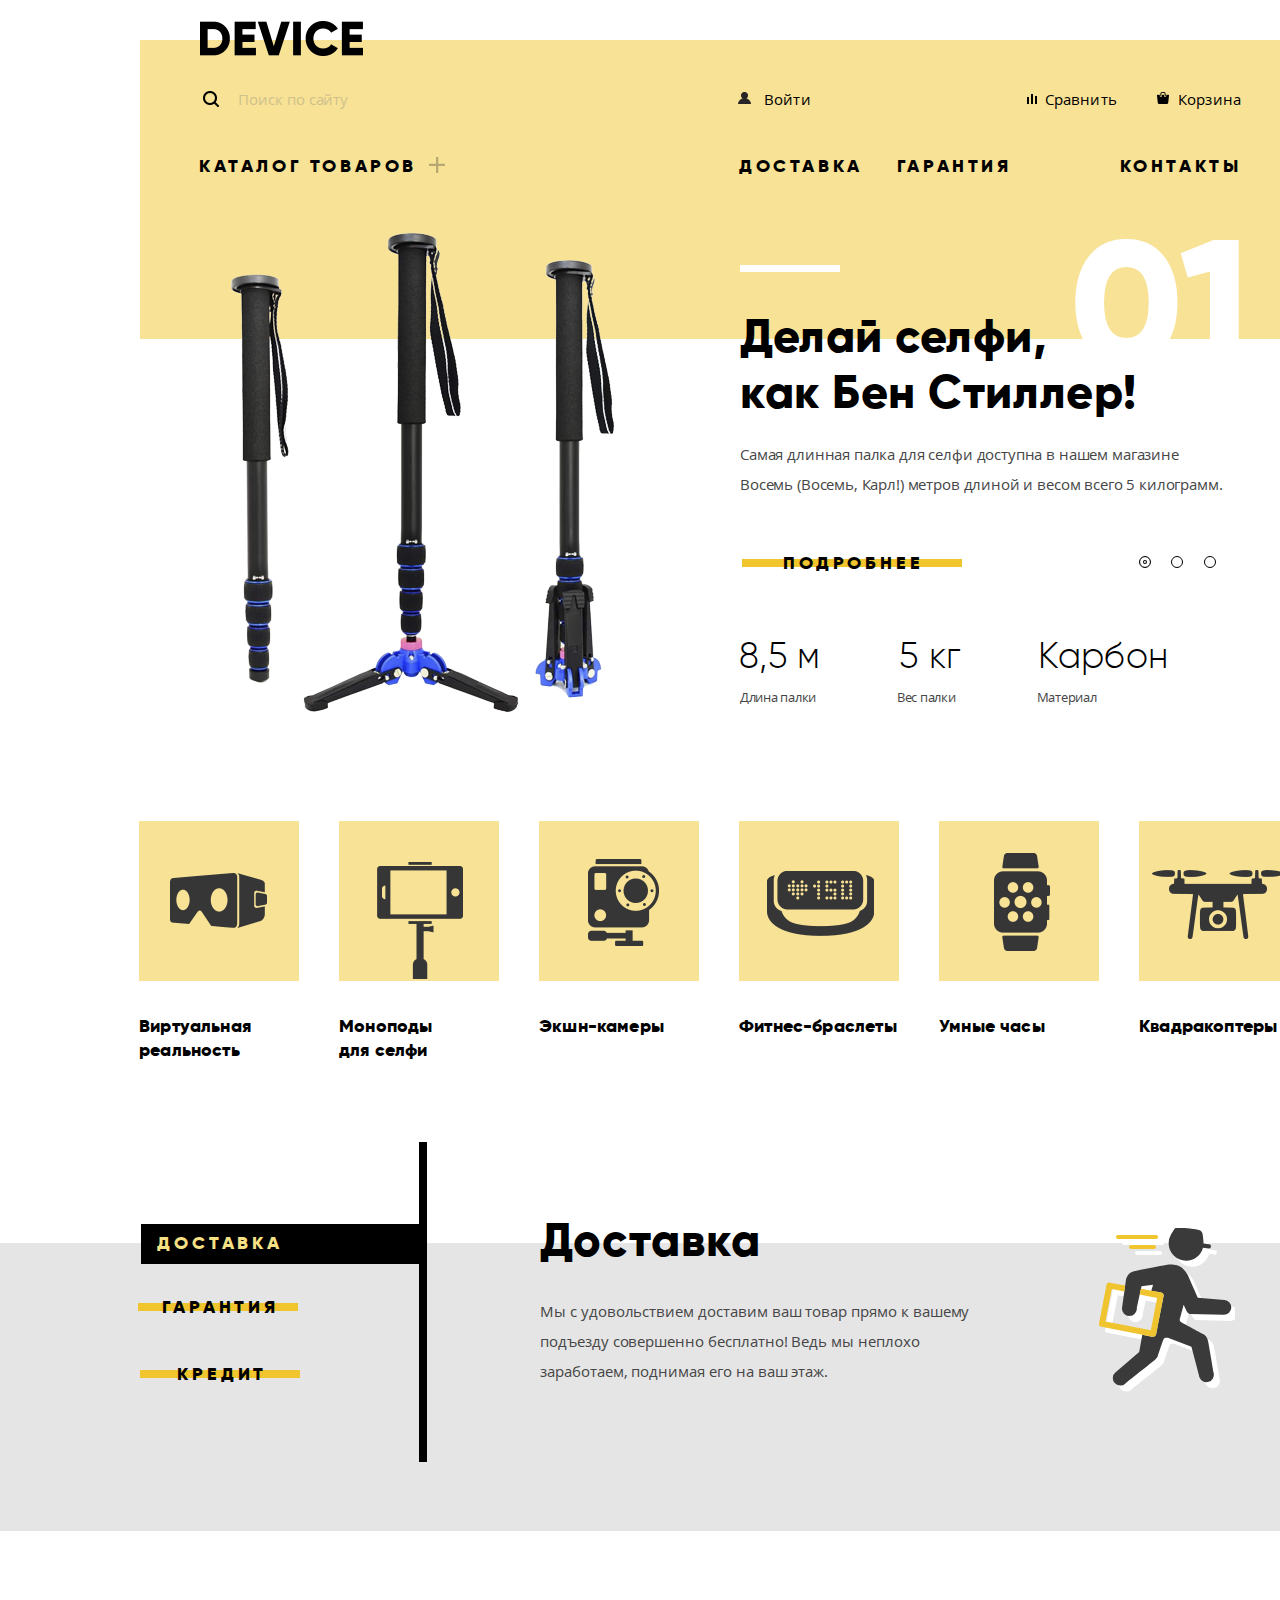
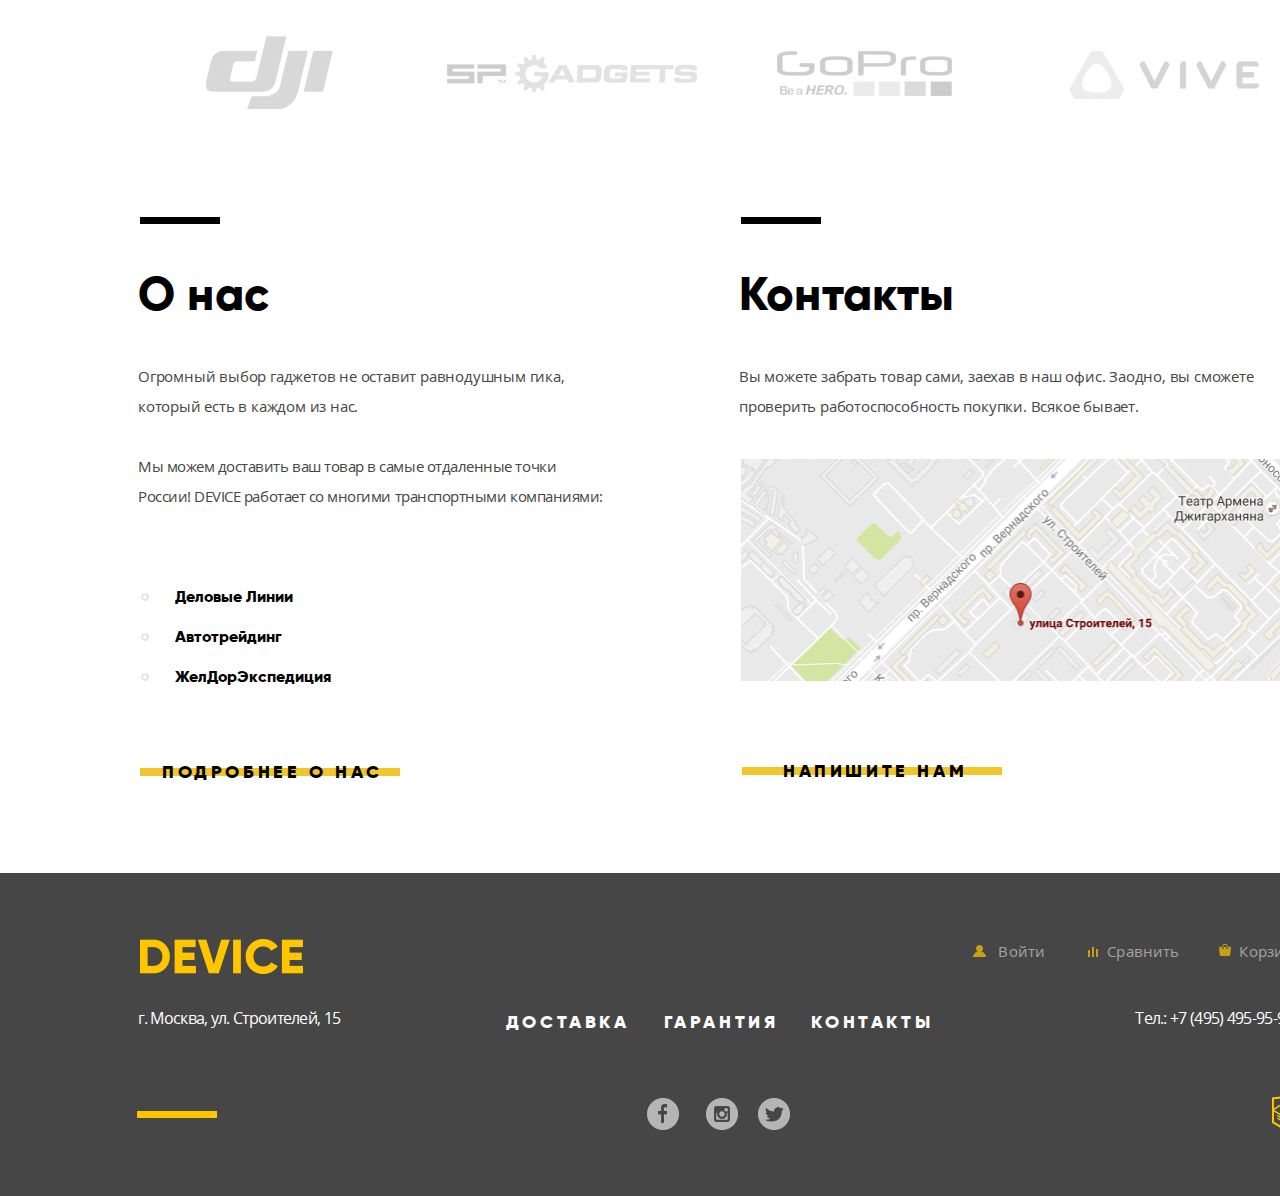
==== commit 8928d071: "final 1.3" ====
--- a/index.html
+++ b/index.html
@@ -5,7 +5,7 @@
   <meta charset="utf-8">
   <title>Проект: Девайс</title>
   <link href="css/normalize.css" rel="stylesheet">
-  <link href="css/style.css" rel="stylesheet">
+  <link href="css/style_min.css" rel="stylesheet">
 </head>
 
 <body>
@@ -68,7 +68,7 @@
     <section class="section-slaider">
       <input type="radio" id="promo-btn-1" class="promo-toggle promo-btn-1 visually-hidden" name="promo-toggle" checked>
       <input type="radio" id="promo-btn-2" class="promo-toggle promo-btn-2 visually-hidden" name="promo-toggle">
-      <input type="radio" id="promo-btn-2" class="promo-toggle promo-btn-3 visually-hidden" name="promo-toggle">
+      <input type="radio" id="promo-btn-3" class="promo-toggle promo-btn-3 visually-hidden" name="promo-toggle">
       <div class="switch-slaider">
         <label for="promo-btn-1"></label>
         <label for="promo-btn-2"></label>
@@ -157,7 +157,7 @@
         </div>
       </div>
     </section>
-    <section>
+    <section class="gadget-section">
       <h2 class="visually-hidden">Каталог</h2>
       <div class="gadget">
         <ul>
@@ -182,13 +182,9 @@
         <h2 class="visually-hidden">Доставка.Гарантия.Кредит</h2>
         <div class="common-div">
           <ul>
-            <li>
-              <button class="focus">Доставка</button>
-            </li>
-            <li><button class="common-div-guarantee">Гарантия</button>
-            </li>
-            <li><button>Кредит</button>
-            </li>
+            <li><a href="" class="focus">Доставка</a></li>
+            <li><a href="" class="common-div-guarantee">Гарантия</a></li>
+            <li><a href="">Кредит</a></li>
           </ul>
           <hr class="strip-common">
         </div>
@@ -317,24 +313,21 @@
         </div>
       </div>
       <div class="footer3-div">
-        <ul>
-          <li>
-            <hr class="strip-footer">
-          </li>
-          <li class="socialnetwork facebook-div"><a href="">
-              <img src="img/facebook.svg" width="32" height="32" alt="Магазин в Фэйсбук"></a>
-          </li>
-          <li class="socialnetwork instagram-div"><a href="">
-              <img src="img/instagram.svg" width="32" height="32" alt="Магазин в Инстаграмм"></a>
-          </li>
-          <li class="socialnetwork tviter-div"><a href="">
-              <img src="img/tviter.svg" width="32" height="32" alt="Магазин в Твитер"></a>
-          </li>
-          <li class="socialnetwork htmlacademy-div">
-            <a href="https://htmlacademy.ru/intensive/htmlcss"><img src="img/logo-html.png" class="html-logo" width="27"
-                height="35" alt="Ссылка HTML академии"></a>
-          </li>
-        </ul>
+        <div>
+          <hr class="strip-footer">
+        </div>
+        <div class="socialnetwork-div">
+          <a href="" class="socialnetwork facebook-div">
+            <img src="img/facebook.svg" width="32" height="32" alt="Магазин в Фэйсбук"></a>
+          <a href="" class="socialnetwork instagram-div">
+            <img src="img/instagram.svg" width="32" height="32" alt="Магазин в Инстаграмм"></a>
+          <a href="" class="socialnetwork tviter-div">
+            <img src="img/tviter.svg" width="32" height="32" alt="Магазин в Твитер"></a>
+        </div>
+        <div class="socialnetwork htmlacademy-div">
+          <a href="https://htmlacademy.ru/intensive/htmlcss"><img src="img/logo-html.png" class="html-logo" width="27"
+              height="35" alt="Ссылка HTML академии"></a>
+        </div>
       </div>
     </nav>
   </footer>
@@ -376,7 +369,7 @@
     <img width="960" height="559" src="img/map-big.jpg"
       alt="Адрес магазина DEVICE по адресу г. Москва, ул. Строителей, 15">
   </section>
-  <script src="js/script.js"></script>
+  <script src="js/script_min.js"></script>
 </body>
 
 </html>
--- a/css/style_min.css
+++ b/css/style_min.css
@@ -0,0 +1 @@
+@font-face{font-family:"Gilroy - Extra Bold";src:url(../fonts/gilroyextrabold.woff2) format('woff2'),url(../fonts/gilroyextrabold.woff) format('woff');font-weight:400;font-style:normal}@font-face{font-family:"Gilroy";src:url(../fonts/gilroylight.woff2) format('woff2'),url(../fonts/gilroylight.woff) format('woff');font-weight:400;font-style:normal}@font-face{font-family:"Open Sans Light";src:url(../fonts/opensanslight.woff2) format('woff2'),url(../fonts/opensanslight.woff) format('woff');font-weight:400;font-style:normal}@font-face{font-family:"Open Sans";src:url(../fonts/opensans.woff2) format('woff2'),url(../fonts/opensans.woff) format('woff');font-weight:400;font-style:normal}*{box-sizing:border-box}body{margin:0;padding:0;background-color:#fff;font-family:"Gilroy","Arial",sans-serif;min-width:1440px}img{max-width:100%;height:auto}a{text-decoration:none;color:#000}li{list-style-type:none}.visually-hidden{position:absolute;width:1px;height:1px;margin:-1px;border:0;padding:0;white-space:nowrap;clip-path:inset(100%);clip:rect(0 0 0 0);overflow:hidden}.navigation{display:flex;flex-direction:column;width:1160px;min-height:299px;background-color:#f7e296;margin-left:auto;margin-right:auto;margin-top:40px;position:relative}.wrap-1{display:flex;margin-top:44px;align-items:baseline;justify-content:space-between;min-height:32px}.wrap-1 ul{display:flex;flex-wrap:wrap;margin:0;padding:0;width:660px;justify-content:flex-end}.act a,.catalog a{vertical-align:baseline;padding:0;display:inline-block;vertical-align:baseline}.basket-header{margin-right:59px;padding-left:25px;position:relative}.basket-header::before{content:"";width:12px;height:12px;position:absolute;top:8px;left:-21px;background-image:url(../img/cart.png);background-repeat:no-repeat;background-position:0 0}.compare-header{margin-right:61px;padding-left:25px;position:relative}.compare-header::before{content:"";width:10px;height:10px;position:absolute;top:10px;left:-18px;background-image:url(../img/compare.png);background-repeat:no-repeat;background-position:0 0}.enter-header{margin-right:234px;padding-left:25px;position:relative}.enter-header::before{content:"";width:13px;height:12px;position:absolute;top:8px;left:-26px;background-image:url(../img/user.png);background-repeat:no-repeat;background-position:0 0}.logo-header:hover,.logo-header:focus{opacity:.6}.logo-header:active{opacity:.3}.search-div{margin-left:63px;width:460px;vertical-align:middle}.search-div input[type="search"]{width:355px}.search-div input[type="submit"]{width:85px;height:49px;border:2px solid #000;padding:0;background-color:transparent;vertical-align:bottom;font-family:"Open Sans","Arial",sans-serif;font-size:15px;font-weight:300;letter-spacing:.15px;display:none;top:-17.5px;position:absolute;right:12px}.search-div input[type="submit"]:hover,.search-div input[type="submit"]:focus{background-color:#000;color:#fff}.search-div input[type="submit"]:active{color:rgba(255,255,255,.3)}.search{opacity:.3;color:#000;font-family:"Open Sans","Arial",sans-serif;font-size:15px;font-weight:300;line-height:28px;letter-spacing:-.05px;border:none;background-color:transparent;position:relative;padding-left:35px;outline:none}.search::placeholder{margin-left:20px}.input-search::before{content:"";width:16px;height:16px;position:absolute;top:7px;background-image:url(../img/search.svg);background-repeat:no-repeat;background-position:0 0}.input-search{position:relative}.search:hover{opacity:.6}.search:focus{opacity:1;border-bottom:2px solid #000}.input-search>.search:focus+.search-div-submit,.input-search:active>.search-div-submit{display:inline-block;vertical-align:baseline}.act{color:#000;font-family:"Open Sans","Arial",sans-serif;font-size:15px;font-weight:300;line-height:30px;letter-spacing:.15px}.act a{border:none;background-color:transparent;cursor:pointer;outline:none}.catalog,.catalog-button{color:#000;font-family:"Gilroy - Extra Bold","Arial",sans-serif;font-size:18px;font-weight:400;line-height:24px;text-transform:uppercase;letter-spacing:3.6px;border:none;outline:none;background-color:transparent;margin-left:60px;padding:0}.act a:hover,.act a:focus,.catalog li :hover,.catalog li :focus,.catalog-item a:hover,.catalog-item a:focus,.catalog-button:hover,.catalog-button:focus{opacity:.6}.act a:active,.catalog li :active,.catalog-item a:active,.catalog-button:active{opacity:.3}.wrap-2{display:flex;margin-top:40px;align-items:center;flex-wrap:nowrap}.catalog{display:flex;flex-wrap:wrap;margin:0;padding:0;justify-content:flex-end}.wrap-2 li{padding:0;margin:0}.catalog-wrap{color:#000;font-family:"Open Sans","Arial",sans-serif;font-size:15px;font-weight:300;line-height:36px;letter-spacing:.15px;position:absolute;width:1160px;min-height:145px;padding:0 0 0 59px;margin:0;display:none;flex-direction:row;justify-content:flex-start;top:154px;background-color:#f7e296;z-index:30}.catalog-item{display:flex}.catalog-menu{display:flex;margin-top:38px}.catalog-menu-catalog{display:flex;margin-top:39px}.catalog-wrap-a:hover div.catalog-wrap{display:flex}.catalog-button{position:relative;margin-left:59px;vertical-align:middle;padding-right:25px}.catalog-button::after{content:"";width:16px;height:16px;position:absolute;background-image:url(../img/plus.svg);background-repeat:no-repeat;background-position:0 0;top:2px;right:-3px}.catalog-item-div1{display:flex;flex-direction:column}.catalog-item-div2{margin-left:58px;display:flex;flex-direction:column}.catalog-item-div3{margin-left:77px;display:flex;flex-direction:column}.contact-header{margin-left:108px}.guarantee-header{margin-left:34px}.delivery-header{margin-left:297px}.logo-header{position:absolute;left:60px;top:-19px}.wrap-3{margin-top:71px;display:flex}.wrap-3 hr{width:100px;height:7px;background-color:white;border:none;margin:0 0 0 600px}.section-slaider{position:relative;width:1160px;margin-right:auto;margin-left:auto}.switch-slaider{width:90px;min-height:12px;position:absolute;top:215px;right:71px;z-index:2}.switch-slaider label{display:inline-block;vertical-align:baseline;width:12px;height:12px;border:1px solid #000;border-radius:50%;cursor:pointer}.promo-btn-1:checked~.switch-slaider>label[for="promo-btn-1"],.promo-btn-2:checked~.switch-slaider>label[for="promo-btn-2"],.promo-btn-3:checked~.switch-slaider>label[for="promo-btn-3"]{box-shadow:inset 0 0 0 3px #fff,inset 0 0 0 4px #000}.switch-slaider label:nth-child(1){background-repeat:no-repeat;margin-right:16px}.switch-slaider label:nth-child(2){margin-right:17px}.slaider,.slaider2,.slaider3{display:flex;position:relative;flex-wrap:wrap;min-height:481px;margin-left:auto;margin-right:auto;width:1160px;align-items:stretch}.slaider-off{display:none}.slaider img{position:relative;top:-110px;left:90px;width:384px;height:486px}.slaider2 img{position:relative;top:-100px;left:116px;width:345px;height:485px}.slaider3 img{position:relative;top:-46px;left:31px;width:526px;height:334px}.slaider-img,.slaider-img2,.slaider-img3{width:600px}.slaider-wrap{flex-direction:column;align-items:stretch}.slaider h3{color:white;font-family:"Gilroy - Extra Bold","Arial",sans-serif;font-size:179px;line-height:179.2px;letter-spacing:.36px;min-width:166px;min-height:131px;display:block;margin:-125px 0 0 330px}.slaider2 h3{color:white;font-family:"Gilroy - Extra Bold","Arial",sans-serif;font-size:179px;line-height:179.2px;letter-spacing:.36px;min-width:166px;min-height:131px;display:block;margin:-123px 0 0 308px}.slaider3 h3{color:white;font-family:"Gilroy - Extra Bold","Arial",sans-serif;font-size:179px;line-height:179.2px;letter-spacing:.36px;min-width:166px;min-height:131px;display:block;margin:-123px 0 0 308px}.slaider h4{color:#000;font-family:"Gilroy - Extra Bold","Arial",sans-serif;font-size:47px;line-height:56px;letter-spacing:.55px;margin-top:-85px;margin-bottom:0}.slaider2 h4{width:258px;color:#000;font-family:"Gilroy - Extra Bold","Arial",sans-serif;font-size:47px;line-height:56px;letter-spacing:.17px;margin-top:-85px;margin-bottom:0}.slaider3 h4{color:#000;font-family:"Gilroy - Extra Bold","Arial",sans-serif;font-size:47px;line-height:56px;letter-spacing:.17px;margin-top:-85px;margin-bottom:0;width:502px}.slaider p,.slaider2 p{color:#464646;font-family:"Open Sans","Arial",sans-serif;font-size:15px;font-weight:300;line-height:30px;letter-spacing:-.15px;margin-bottom:0;margin-top:19px;margin-left:0;width:484px}.slaider3 p{color:#464646;font-family:"Open Sans","Arial",sans-serif;font-size:15px;font-weight:300;line-height:30px;letter-spacing:.15px;margin-bottom:0;margin-top:31px;width:480px;min-height:46px}.slaider-a-div{margin-top:52px;padding-left:46px;padding-right:43px;position:relative;cursor:pointer;display:inline-block;vertical-align:baseline}.slaider-a-div a{color:#000;font-family:"Gilroy - Extra Bold","Arial",sans-serif;font-size:18px;font-weight:400;line-height:24px;text-transform:uppercase;letter-spacing:3.85px;position:relative;width:220px;height:8px;margin-left:-3px}.slaider-a-div a::before{content:"";position:absolute;width:220px;height:8px;background-color:#f0c52e;top:7px;z-index:-1;transition:0.3s;margin-left:-41px}.slaider-a-div a:hover::before,.slaider-a-div a:hover::before{height:40px;top:-10px}.slaider-a-div a:active{color:rgba(0,0,0,.3)}.slaider-ul1-div>ul{display:flex;flex-direction:row;margin-top:57px;padding:0;margin-bottom:0;margin-left:2px}.slaider-ul1-div li{color:#000;font-family:"Gilroy","Arial",sans-serif;font-size:36px;font-weight:300;line-height:48px;letter-spacing:.36px;margin-right:81px;margin-left:-3px}.slaider-ul1-div li:nth-child(3){margin-right:0}.slaider3-ul1-div>ul{display:flex;flex-direction:row;margin-top:71px;padding:0;margin-bottom:0}.slaider3-ul1-div li{color:#000;font-family:"Gilroy","Arial",sans-serif;font-size:36px;font-weight:300;line-height:48px;letter-spacing:.36px;margin-right:64px}.slaider3-ul1-div li:nth-child(2){margin-right:0}.slaider-ul2-div{display:flex;flex-direction:row;margin-top:7px;padding:0;margin-bottom:112px}.slaider-ul2-div li{color:#464646;font-family:"Open Sans","Arial",sans-serif;font-size:13px;font-weight:300;line-height:20px;letter-spacing:-.27px;margin-right:81px}.slaider-ul2-div li:nth-child(3){margin-right:0}.slaider3-ul2-div{display:flex;flex-direction:row;margin-top:20px;padding:0;margin-bottom:0}.slaider3-ul2-div li{color:#464646;font-family:"Open Sans","Arial",sans-serif;font-size:13px;font-weight:300;line-height:20px;letter-spacing:.13px;margin-right:47px}.slaider3-ul2-div li:nth-child(2){margin-right:0}.gadget-section{margin-left:auto;margin-right:auto;width:1162px}.gadget{display:flex;position:relative;flex-wrap:wrap;min-height:422px;margin-left:auto;margin-right:auto;width:1200px;align-items:flex-start;margin-top:-8px}.gadget ul{display:flex;flex-direction:row;padding:0;margin:0;flex-wrap:wrap}.gadget li{color:#000;font-family:"Gilroy - Extra Bold","Arial",sans-serif;font-size:18px;font-weight:400;line-height:24px;letter-spacing:.18px;margin-right:40px;width:160px;margin-bottom:104px}.gadget img{width:160px;height:160px;background-color:#f7e296;margin-bottom:27px}.gadget a{color:#000;font-family:"Gilroy - Extra Bold","Arial",sans-serif;font-size:18px;font-weight:400;line-height:24px;letter-spacing:.18px}.gadget img:hover,.gadget img:active{background-color:#f0c52e;transition:0.3s}.gadget li:active{opacity:.3}.img-gadget1{padding:52px 32px 53px 31px}.img-gadget2{padding:41px 36px 2px 38px}.img-gadget3{padding:38px 40px 35px 49px}.img-gadget4{padding:50px 25px 45px 28px}.img-gadget5{padding:32px 49px 30px 55px}.img-gadget6{padding:49px 15px 42px 13px}.common{display:flex;width:1445px;min-height:288px;margin-left:auto;margin-right:auto}.common-wrap{background-color:#e5e5e5}.common-div{display:flex;flex-direction:row;min-width:422px;justify-content:space-between;position:relative}.common-div ul{margin:-12px 0 0 157px;padding:0;z-index:2}.common-div li{color:#000;font-family:"Gilroy - Extra Bold","Arial",sans-serif;font-size:18px;font-weight:400;line-height:24px;text-transform:uppercase;letter-spacing:2.15px;margin-bottom:53px;cursor:pointer;position:relative}.common-div li:nth-child(1){margin-bottom:40px}.common-div li:nth-child(2){margin-bottom:43px;margin-left:5px}.common-div li:nth-child(3){margin-left:20px}.strip-common{width:8px;height:320px;background-color:#000;position:absolute;top:-109px;left:419px;border:0}.common-div a{width:160px;font-family:"Gilroy - Extra Bold","Arial",sans-serif;font-size:18px;font-weight:400;line-height:24px;text-transform:uppercase;letter-spacing:3.9px;background-color:transparent;padding:0;border:none;cursor:pointer;position:relative}.common-div a::before{content:"";position:absolute;width:160px;height:8px;background-color:#f0c52e;top:7px;z-index:-1;outline:none;transition:0.3s;margin-left:-37px}.common-div a:hover::before{height:40px;top:-8px}.common-div a:active::before{width:281px;height:40px;background-color:#000;top:-8px;outline:none}.common-div a:active{color:#f7e184;outline:none;border:none}.common-div .focus::before{content:"";position:absolute;width:278px;height:40px;background-color:#000;top:-8px;outline:none;margin-left:-16px}.common-div .common-div-guarantee::before{content:"";position:absolute;width:160px;height:8px;background-color:#f0c52e;top:7px;z-index:-1;outline:none;transition:0.3s;margin-left:-24px}.focus{color:#f7e184;outline:none;border:none}.details{display:flex;flex-direction:column;align-items:flex-start;padding-left:118px;min-width:1016px}.details-text1,.details-text2,.details-text3{display:flex;position:relative}.details-off{display:none}.details-text1 h3,.details-text2 h3,.details-text3 h3{color:#000;font-family:"Gilroy - Extra Bold","Arial",sans-serif;font-size:47px;font-weight:400;line-height:48px;letter-spacing:1.21px;margin:-27px 0 0 0}.details-text1 p{color:#464646;font-family:"Open Sans","Arial",sans-serif;font-size:15px;font-weight:300;line-height:30px;letter-spacing:-.05px;margin:32px 0 0 0;width:440px;padding-bottom:144px}.details-text2 p{color:#464646;font-family:"Open Sans","Arial",sans-serif;font-size:15px;font-weight:300;line-height:30px;letter-spacing:.15px;margin:43px 0 0 0;width:436px;padding-bottom:151px}.details-text3 p{color:#464646;font-family:"Open Sans","Arial",sans-serif;font-size:15px;font-weight:300;line-height:30px;letter-spacing:.15px;margin:43px 0 0 0;width:445px;padding-bottom:151px}.details-text1 img{margin-left:119px;position:absolute;top:-15px}.details-text2 img{margin-left:107px;position:absolute;top:-33px}.details-text3 img{margin-left:110px;position:absolute;top:-40px}.manufacturers-div{display:flex;flex-direction:row;min-width:1160px;min-height:291px;margin-left:auto;margin-right:auto}.manufacturers-div ul{display:flex;margin:0 auto;padding:0;flex-wrap:wrap}.manufacturers-div li{margin-top:93px;margin-right:39px}.manufacturers-div li:nth-child(4){margin-right:0}.manufacturers-div img{width:260px;height:100px}.logo:hover{display:block;box-sizing:border-box;-moz-box-sizing:border-box;width:260px;height:100px;padding-right:260px}.logo1:hover{background:url(../img/logo-1-1.jpg)}.logo2:hover{background:url(../img/logo-2-2.jpg)}.logo3:hover{background:url(../img/logo-3-3.jpg)}.logo4:hover{background:url(../img/logo-4-4.jpg)}.about{display:flex;margin-right:auto;margin-left:auto;min-height:627px;width:1160px}.about1-div{position:relative;width:462px;margin-right:139px}.about2-div{width:560px}.strip-about{width:80px;height:7px;background-color:#000;margin:-5px auto 0 0;border:0}.about h2{color:#000;font-family:"Gilroy - Extra Bold","Arial",sans-serif;font-size:47px;line-height:48px;letter-spacing:.21px;margin:46px 0 0 -2px}.p1-about{color:#464646;font-family:"Open Sans","Arial",sans-serif;font-size:15px;font-weight:300;line-height:30px;margin:43px 0 0 -2px;letter-spacing:-.2px}.p2-about{color:#464646;font-family:"Open Sans","Arial",sans-serif;font-size:15px;font-weight:300;line-height:30px;margin:30px 0 0 -2px;letter-spacing:-.47px;height:59px;white-space:nowrap}.about li{color:#000;font-family:"Gilroy - Extra Bold","Arial",sans-serif;font-size:16px;line-height:40px;list-style-type:none;padding-left:25px;position:relative}.about li::before{content:"";width:8px;height:8px;position:absolute;top:16px;left:-9px;background-image:url(../img/button-ul.png);background-repeat:no-repeat;background-position:0 0}.about ul{margin:67px 0 0 -30px}.about a{color:#000;font-family:"Gilroy - Extra Bold","Arial",sans-serif;font-size:18px;line-height:24px;text-transform:uppercase;letter-spacing:3.6px}.map{margin-top:38px;margin-bottom:9px}.about1-div a{margin-top:63px;margin-left:22px;border:none;background-color:transparent;cursor:pointer;position:relative}.about1-div section{min-height:656px}.modal-open{margin-top:74px;margin-left:42px;border:none;background-color:transparent;cursor:pointer;position:relative}.about1-div div,.about2-div div{position:relative;margin-bottom:20px;margin-top:63px}.modal-open::before{content:"";position:absolute;width:260px;height:8px;background-color:#f0c52e;top:7px;z-index:-1;transition:0.3s;left:-41px}.about1-div a::before{content:"";position:absolute;width:260px;height:8px;background-color:#f0c52e;top:7px;z-index:-1;transition:0.3s;left:-22px}.about1-div a:hover::before,.about1-div a:focus::before,.about1-div a:active::before,.modal-open:hover::before,.modal-open:focus::before,.modal-open:active::before{height:40px;top:-9px}.about1-div a:active,.about2-div a:active{color:rgba(0,0,0,.3);outline:none}.footer{background-color:#464646;display:flex;min-height:323px;position:relative;flex-direction:row;width:auto;margin-left:auto;margin-right:auto}.footer-wrap{margin-left:auto;margin-right:auto}.footer1-div{display:flex;margin-top:54px;align-items:center;width:100%;justify-content:flex-start}.footer1-div ul{display:flex;flex-wrap:wrap;margin:0;padding:0;width:1137px;justify-content:flex-end}.footer1-div-img{margin-left:139px;margin-top:12px}.footer1-div-img:hover,.footer1-div-img:focus{opacity:.6}.footer1-div-img:active{opacity:.3}.footer1-div li{margin:0;padding:0;opacity:.7}.footer1-div button{margin:0;padding:0}.footer1-div li:nth-child(3){margin-right:137px;position:relative}.footer1-div li:nth-child(2){margin-right:60px;position:relative}.footer1-div li:nth-child(1){margin-right:62px;position:relative}.footer1-div li:nth-child(1)::before{content:"";width:13px;height:12px;position:absolute;top:12px;left:-25px;background-image:url(../img/user_n.png);background-repeat:no-repeat;background-position:0 0}.footer1-div li:nth-child(2)::before{content:"";width:10px;height:10px;position:absolute;top:14px;left:-19px;background-image:url(../img/compare_n.png);background-repeat:no-repeat;background-position:0 0}.footer1-div li:nth-child(3)::before{content:"";width:12px;height:12px;position:absolute;top:11px;left:-20px;background-image:url(../img/cart_n.png);background-repeat:no-repeat;background-position:0 0}.footer2-div{display:flex;flex-wrap:wrap;margin:28px 0 0 0;padding:0;justify-content:flex-start;align-items:center}.footer2-div ul{display:flex;flex-wrap:wrap;margin:8px 0 0 -2px;width:594px;justify-content:flex-end}.footer2-div li:nth-child(3){margin-right:-1px}.footer2-div li:nth-child(2){margin-right:33px}.footer2-div li:nth-child(1){margin-right:34px}.city-div p,.phone-div a{margin:0;color:#fff;font-family:"Open Sans","Arial",sans-serif;font-size:16px;font-weight:300;line-height:30px;letter-spacing:-.7px}.city-div{margin-left:137px}.phone-div{margin-left:203px}.footer3-div{display:flex;flex-wrap:wrap;flex-direction:row;margin:62px 0 0 0;padding:0;justify-content:space-between;align-items:center;min-width:1160px}.strip-footer{width:80px;height:7px;background-color:#ffc600;border:0;margin:-4px 0 0 136px}.footer3-div ul{display:flex;flex-wrap:wrap;margin:0;padding:0;width:1440px;justify-content:flex-start;align-items:center}.socialnetwork-div{margin-right:52px}.socialnetwork.instagram-div{margin-left:23px}.socialnetwork.tviter-div{margin-left:16px}.socialnetwork.htmlacademy-div{margin-right:141px}.adress a{color:#fff;font-family:"Open Sans","Arial",sans-serif;font-size:15px;font-weight:300;line-height:30px;margin:0}.adress p{margin:0}.act-footer a{opacity:.7;color:#fff;font-family:"Open Sans","Arial",sans-serif;font-size:15px;font-weight:300;line-height:36px;letter-spacing:.15px;border:none;outline:none;background-color:transparent;cursor:pointer}.features-footer a{color:#fff;font-family:"Gilroy - Extra Bold","Arial",sans-serif;font-size:18px;line-height:24px;text-transform:uppercase;letter-spacing:3.6px}.act-footer li a:hover,.act-footer li a:focus{border:none;outline:none;opacity:1;background-color:transparent}.act-footer li:active{opacity:.3;border:none;outline:none;background-color:transparent}.features-footer a:hover,.features-footer a:focus,.html-logo:hover,.html-logo:focus{opacity:.6}.features-footer a:active,.html-logo:active{opacity:.3}.socialnetwork img:hover,.socialnetwork img:focus{opacity:.6}.socialnetwork img:active{opacity:.3}.popup-close img,.close-img{opacity:.5;cursor:pointer;outline:none}.popup-close img:hover{opacity:1}.popup-close img:active{opacity:.3}.popup-person input:hover,.popup-letter textarea:hover{opacity:.8}.popup-person input:focus,.popup-letter textarea:focus{border:3px solid #f0c52e;background-color:#fff;opacity:1;outline:none}@keyframes bounce{0%{transform:translateX(-2000px)}70%{transform:translateX(30px)}90%{transform:translateX(-10px)}100%{transform:translateX(0)}}@keyframes shake{0%,100%{transform:translateX(0)}10%,30%,50%,70%,90%{transform:translateX(-10px)}20%,40%,60%,80%{transform:translateX(10px)}}.modal-write{position:fixed;width:960px;height:553px;top:298px;left:50%;background-color:#fff;z-index:50;margin-left:-480px;display:none}.popup{display:flex;width:960px;height:553px;margin-left:auto;margin-right:auto;flex-direction:column;padding-left:100px;box-shadow:0 10px 20px rgba(4,6,6,.2)}.popup-close{display:flex;margin-top:22px;margin-right:22px;justify-content:flex-end}.popup-close button{padding:0;border:none;background-color:transparent;height:55px;outline:none}.popup-person{display:flex;margin-top:21px;padding-right:100px}.popup-person input{width:360px;height:50px;opacity:.5;margin-right:40px;margin-top:13px;background-color:#f2f2f2;border:none;padding-left:20px;color:#464646;font-family:"Open Sans","Arial",sans-serif;font-size:14px;font-weight:400;line-height:18px}.popup-person input::placeholder{padding-left:0;opacity:.4;color:#464646;font-family:"Open Sans","Arial",sans-serif;font-size:14px;font-weight:400;line-height:18px}.popup-person input:invalid{background-color:#edb5b5;opacity:.5}.popup-person label,.popup-letter label{color:#000;font-family:"Gilroy - Extra Bold","Arial",sans-serif;font-size:18px;font-weight:400;line-height:24px}.popup-letter{display:flex;flex-direction:column;margin-top:39px;padding-right:100px;align-items:flex-start}.popup-letter textarea{width:760px;height:156px;opacity:.5;margin-right:40px;margin-top:13px;background-color:#f2f2f2;border:none;padding-left:20px;padding-top:18px}.popup-letter textarea::placeholder{padding-left:0;opacity:.4;color:#464646;font-family:"Open Sans","Arial",sans-serif;font-size:14px;font-weight:400;line-height:18px}.popup-letter button{margin-top:43px;display:flex;justify-content:flex-start;padding:0;border:none;color:#000;font-family:"Gilroy - Extra Bold","Arial",sans-serif;font-size:18px;font-weight:400;line-height:24px;text-transform:uppercase;letter-spacing:2.15px;background-color:transparent;margin-left:34px;position:relative;cursor:pointer;outline:none}.popup-letter div{position:relative}.popup-letter button::before{content:"";position:absolute;width:200px;height:8px;background-color:#f0c52e;z-index:-1;top:7px;transition:0.3s;left:-35px}.popup-letter button:hover::before,.popup-letter button:active::before{height:40px;top:-11px}.popup-letter button:active{color:rgba(0,0,0,.3)}.map-popup{position:fixed;width:960px;height:559px;display:none;bottom:430px;left:50%;margin-left:-481px;z-index:2;top:298px}.modal-write-show{display:block}.popup-close-map{top:-239px;position:absolute;padding:0;border:none;background-color:transparent;z-index:16;left:881px;cursor:pointer;outline:none;opacity:.5;width:55px;height:55px}.map-popup button:hover{opacity:1}.map-popup button:active{opacity:.3}.footer-nav{min-height:186px}.footer-compare{margin-right:37px}.exit{margin-right:57px;opacity:.3}.act.catalog-ul li:nth-child(1){margin-right:-3px}.act.catalog-ul li:nth-child(2){margin-right:24px}.act.catalog-ul li:nth-child(3){margin-right:25px}.act.catalog-ul li:nth-child(4){margin-right:-2px}.enter-header-catalog{margin-right:19px;padding-left:30px;position:relative}.enter-header-catalog::before{content:"";width:13px;height:12px;position:absolute;top:8px;left:-24px;background-image:url(../img/user.png);background-repeat:no-repeat;background-position:0 0}.breadcrumb{display:flex;flex-direction:column;width:1160px;margin-left:auto;margin-right:auto;padding-left:58px;margin-top:37px;flex-wrap:wrap}.breadcrumb h1{color:#000;font-family:"Gilroy - Extra Bold","Arial",sans-serif;font-size:47px;font-weight:400;line-height:48px;letter-spacing:.7px;margin:0}.breadcrumbs{display:flex;width:1160px;margin-top:10px;margin-left:auto;margin-right:auto;padding-left:60px;flex-wrap:wrap}.breadcrumbs ul{color:#000;font-family:"Open Sans","Arial",sans-serif;font-size:14px;font-weight:300;line-height:24px;letter-spacing:-.31px;padding-left:0;display:flex}.breadcrumbs li{position:relative;margin-right:40px}.breadcrumbs a{color:rgba(0,0,0,.3)}.breadcrumbs li::after{content:"";width:4px;height:7px;position:absolute;right:-22px;top:9px;background-image:url(../img/catalog/galka.svg);background-repeat:no-repeat;background-position:0 0}.breadcrumbs-current::after,.breadcrumbs li:last-child::after{display:none}.disabled-a{pointer-events:none;cursor:default}.breadcrumbs a:hover{color:rgba(0,0,0,.6)}.breadcrumbs li a:active{color:rgba(0,0,0,.1)}.global{display:flex;width:1440px;flex-direction:row;min-height:1270px;margin-left:auto;margin-right:auto;margin-top:32px}.wrap-filter{position:relative;background-color:#eee}.filter-remaster{background-image:linear-gradient(to right,#dcdcdc 50%,#ebebeb 50%);min-height:70px;margin-top:32px}.filter-container-remaster{display:flex;justify-content:space-between;width:1160px;margin:auto auto;padding-left:60px}.wrap-filter-h2{display:flex;align-items:center;background-color:#dcdcdc;min-width:268px;position:relative}.wrap-filter-h2 h2{color:#000;font-family:"Gilroy - Extra Bold","Arial",sans-serif;font-size:16px;font-weight:400;line-height:24px;text-transform:uppercase;letter-spacing:3.91px}.catalog-wrap-remaster{background-image:linear-gradient(to right,#eeeeee calc(50% - 580px + 268px),white calc(50% - 580px + 268px));min-height:1214px}.catalog-container-remaster{display:flex;min-height:300px;justify-content:space-between;width:1160px;margin:0 auto;padding:0 20px}.cost{padding-left:39px;padding-right:68px}.strip-cost-1{width:201px;height:2px;background-color:#000;border:0;margin:69px 0 0 0}.cost h3{margin-top:11px;margin-bottom:0;color:#000;font-family:"Gilroy - Extra Bold","Arial",sans-serif;font-size:18px;font-weight:400;line-height:24px;letter-spacing:.18px}.strip-cost-2{width:201px;height:2px;background-color:#000;border:0;margin:33px 0 0 0}.color{display:inline-block;vertical-align:baseline;flex-direction:column;min-height:1004px}.color ul{padding:0;color:#000;font-family:"Open Sans","Arial",sans-serif;font-size:14px;font-weight:300;line-height:40.5px;letter-spacing:-.3px;margin-left:40px;margin-bottom:20px}.color label{position:relative;display:block;cursor:pointer;user-select:none}.filter-input-checkbox+label::before{content:"";position:absolute;width:23px;height:23px;background-image:url(../img/catalog/checkbox-off.svg);background-repeat:no-repeat;background-position:0 0;left:-40px;bottom:8px}.color label:hover::before,.color label:focus::before,.color label:hover::after,.color label:focus::after,.color input:focus{opacity:.6}.filter-input-checkbox:checked+label::after{content:"";position:absolute;width:27px;height:23px;background-image:url(../img/catalog/checkbox-on.svg);background-repeat:no-repeat;background-position:0 0;left:-40px;bottom:8px}.filter-input-checkbox:checked+label::before{display:none}.filter-input-checkbox:checked+label::after:hover,.filter-input-checkbox+label::before:hover{background-color:#f0c52e}.filter-input-radio+label::before{content:"";position:absolute;width:25px;height:25px;background-image:url(../img/catalog/radio-off.svg);background-repeat:no-repeat;background-position:0 0;left:-39px;bottom:8px}.strip-cost-3{width:201px;height:2px;background-color:#000;border:0;margin:32px 0 0 0}.filter-input-radio:checked+label::after{content:"";position:absolute;width:25px;height:25px;background-image:url(../img/catalog/radio-on.svg);background-repeat:no-repeat;background-position:0 0;left:-39px;bottom:8px}.filter-input-checkbox:focus+label::after,.filter-input-checkbox:focus+label::before,.filter-input-radio:focus+label::after,.filter-input-radio:focus+label::before{opacity:.6}.color h3{color:#000;font-family:"Gilroy - Extra Bold","Arial",sans-serif;font-size:18px;font-weight:400;line-height:24px;letter-spacing:.18px;margin-top:11px;margin-bottom:17px}.color button{margin-top:42px;color:#000;font-family:"Gilroy - Extra Bold","Arial",sans-serif;font-size:18px;font-weight:400;text-transform:uppercase;letter-spacing:4.15px;border:none;background-color:transparent;position:relative;z-index:1;cursor:pointer;outline:none;padding:0}.wrap-button{position:relative}.color button::before{content:"";position:absolute;width:200px;height:8px;background-color:#f0c52e;top:7px;left:-40px;transition:0.3s;z-index:-1}.color button:hover::before,.color button:focus::before,.color button:active::before{height:40px;background-color:#f0c52e;top:-10px}.color button:active{color:rgba(0,0,0,.3)}.min-price,.max-price{opacity:.2;color:#000;font-family:"Gilroy","Arial",sans-serif;font-size:15px;font-weight:300;line-height:24px}.range-filter{width:201px;margin-top:34px}.range-controls{margin-bottom:10px;position:relative}.range-controls .scale{height:2px;background-color:#dbdbdb}.range-controls .bar{width:110px;height:2px;background-color:#91c92f}.range-controls .toggle{width:20px;height:22px;background-image:url(../img/catalog/filter-button.png);cursor:pointer;position:absolute;top:-10px}.range-controls .toggle-min{left:-5px}.range-controls .toggle-max{left:110px}.toggle.toggle-min:active{background-image:url(../img/catalog/filter-button-big.png);width:22px;height:24px;left:-6px}.toggle.toggle-max:active{background-image:url(../img/catalog/filter-button-big.png);width:22px;height:24px;left:109px}.price-controls label{display:inline-block;vertical-align:baseline;width:45%}.price-controls{font-size:0;margin-bottom:21px}.price-controls input{width:46px;padding:0;border:none}.sort{display:flex;flex-direction:row;width:972px;min-height:70px;background-color:#ebebeb;align-items:center;position:relative}.sort-wrap{width:100%;background-color:#ebebeb;position:absolute}.sort ul{display:flex;padding:0;align-items:center}.sort a{color:#000;font-family:"Open Sans","Arial",sans-serif;font-size:14px;font-weight:400;line-height:18px;opacity:.3;border:none;outline:none;background-color:transparent;padding:0;white-space:nowrap;display:inline-block;vertical-align:middle}.sort a:hover,.sort a:focus{opacity:.6}.sort a:active{opacity:1}.sort h2{color:#000;font-family:"Gilroy - Extra Bold","Arial",sans-serif;font-size:16px;font-weight:400;line-height:24px;text-transform:uppercase;letter-spacing:3.91px;margin:0 0 0 72px}.sort a{cursor:pointer;position:relative}.sort li:nth-child(1){margin-left:49px}.sort li:nth-child(1) a{opacity:1}.sort li:nth-child(2){margin-left:28px}.sort li:nth-child(3){margin-left:31px}.sort li:nth-child(4){margin-left:231px}.sort .a-opacity::before{opacity:.2}.sort .a-opacity:hover::before,.a-opacity-two.selected:hover::before{opacity:.4}.sort .a-opacity:active::before,.a-opacity-two.selected:active::before{opacity:1}.a-opacity:before{content:"";background-image:url(../img/catalog/icon-up-dir.svg);background-repeat:no-repeat;width:11px;height:10px;position:absolute;top:-5px}.sort li:nth-child(5){margin-left:19px}.a-opacity-two.selected{opacity:1}.a-opacity-two:before{content:"";background-image:url(../img/catalog/icon-down-dir.svg);background-repeat:no-repeat;width:11px;height:10px;position:absolute;top:-4px;left:12px}.a-opacity:active::before,.sort li:nth-child(5):active{opacity:1}.selected{opacity:1}.a-opacity:hover:before,.sort li:nth-child(5):hover,.a-opacity:focus:before,.sort li:nth-child(5):focus{opacity:.4}.selfi{width:927px;min-height:1070px;padding-top:68px;padding-left:72px;position:relative}.selfi ul{display:flex;flex-wrap:wrap;flex-direction:row;padding:0;margin:0}.selfi li:nth-child(2n+1){margin-right:41px;margin-bottom:44px}.selfi li:nth-child(1),.selfi li:nth-child(2n){margin-bottom:44px}.selfi a{color:#000;font-family:"Gilroy - Extra Bold","Arial",sans-serif;font-size:18px;font-weight:400;line-height:24px;letter-spacing:.18px}.selfi p{color:#464646;font-family:"Gilroy","Arial",sans-serif;font-size:16px;font-weight:300;line-height:24px;letter-spacing:.6px;display:flex;justify-content:space-between;margin-top:30px;margin-bottom:1px}.selfi1{width:247px}.selfi2{width:173px}.selfi3{width:256px}.selfi4{width:225px}.selfi img{position:relative;width:360px;height:380px}.new{position:absolute;z-index:2;background-image:url(../img/catalog/new.png);background-repeat:no-repeat;width:60px;height:61px;top:30px;right:28px}.selfi-wrap{position:relative}.in-basket{position:absolute;top:184px;left:116px;display:none}.in-basket button{color:#000;font-family:"Gilroy - Extra Bold","Arial",sans-serif;font-size:18px;font-weight:400;line-height:24px;text-transform:uppercase;letter-spacing:2.15px;border:none;outline:none;background-color:transparent;cursor:pointer;position:relative;padding:0;z-index:2}.in-basket button::before{content:"";position:absolute;width:200px;height:8px;background-color:#f0c52e;left:-36px;top:8px;transition:0.3s;z-index:-1}.in-basket button:hover::before,.in-basket button:focus::before{height:40px;top:-10px}.in-basket button:active{opacity:.3}.to-compare{position:absolute;top:229px;left:108px;display:none}.to-compare button{opacity:.5;color:#000;font-family:"Open Sans","Arial",sans-serif;font-size:13px;font-weight:300;line-height:36px;letter-spacing:.13px;padding:0;border:none;outline:none;background-color:transparent;text-transform:none;cursor:pointer}.to-compare button:hover,.to-compare button:focus{opacity:1}.to-compare button:focus{opacity:.2}.wrapper-selfi{position:relative}.wrapper-selfi:hover img{opacity:.7}.wrapper-selfi:hover .in-basket{display:block}.wrapper-selfi:hover .to-compare{display:block}.pages{display:flex;min-height:70px;width:760px;align-items:center;margin-left:73px;margin-top:-12px;margin-bottom:72px}.pages ul{display:flex;margin:3px 0 0 -1px;padding:0;background-color:#ebebeb;min-width:760px;min-height:70px}.pages a{color:#000;font-family:"Gilroy - Extra Bold","Arial",sans-serif;font-size:16px;font-weight:400;line-height:24px;text-transform:uppercase;letter-spacing:3.1px;cursor:pointer}.pages li a{border:none;background-color:transparent;outline:none;display:inline-block;vertical-align:top}.pages li:nth-child(1) a,.pages li:nth-child(5) a{width:131px;height:70px;outline:none;cursor:pointer;text-align:center;padding-top:23px}.pages li:nth-child(1) a:hover,.pages li:nth-child(1) a:focus,.pages li:nth-child(1) a:active,.pages li:nth-child(5) a:hover,.pages li:nth-child(5) a:focus,.pages li:nth-child(5) a:active{background-color:#d8d8d8}.pages li:nth-child(1) a:active,.pages li:nth-child(5) a:active{color:rgba(0,0,0,.3)}.pages li:nth-child(2) a:hover,.pages li:nth-child(2) a:focus,.pages li:nth-child(3) a:hover,.pages li:nth-child(3) a:focus,.pages li:nth-child(4) a:hover,.pages li:nth-child(4) a:focus{opacity:.6}.pages li:nth-child(2) a:active,.pages li:nth-child(3) a:active,.pages li:nth-child(4) a:active{opacity:1}.pages li:nth-child(2){margin-left:207px;margin-top:23px}.pages li:nth-child(3){margin-left:28px;margin-top:24px}.pages li:nth-child(4){margin-left:29px;margin-top:24px}.pages li:nth-child(5){margin-left:202px}.disable{opacity:.3}.footer1-div-catalog{display:flex;margin-top:56px;align-items:center;width:100%;justify-content:flex-start;margin-left:-18px}.footer1-div-catalog ul{display:flex;flex-wrap:wrap;margin:0;padding:0;width:1137px;justify-content:flex-end}.footer1-div-catalog img{margin-left:159px}.footer1-div-catalog li{margin:0;padding:0}.footer1-div-catalog button{margin:0;padding:0}.footer1-div-catalog li:nth-child(4){margin-right:118px;padding-left:25px;position:relative}.footer1-div-catalog li:nth-child(4)::before{content:"";width:12px;height:12px;position:absolute;top:11px;left:3px;background-image:url(../img/cart_n.png);background-repeat:no-repeat;background-position:0 0}.footer1-div-catalog li:nth-child(3){margin-right:36px;padding-left:25px;position:relative}.footer1-div-catalog li:nth-child(3)::before{content:"";width:10px;height:10px;position:absolute;top:13px;left:7px;background-image:url(../img/compare_n.png);background-repeat:no-repeat;background-position:0 0}.footer1-div-catalog li:nth-child(2){margin-right:36px;opacity:.3}.footer1-div-catalog li:nth-child(1){margin-right:16px;padding-left:22px;position:relative}.footer1-div-catalog li:nth-child(1)::before{content:"";width:13px;height:12px;position:absolute;top:12px;left:-3px;background-image:url(../img/user_n.png);background-repeat:no-repeat;background-position:0 0}.footer1-div-catalog li{opacity:.7}.footer1-div-catalog li:hover{opacity:1}.footer1-div-catalog li:active{opacity:.3}.footer2-div-catalog{display:flex;flex-wrap:wrap;margin:26px 0 0 -2px;padding:0;justify-content:flex-start;align-items:center}.city-div-catalog{margin-left:139px}.city-div-catalog p,.phone-div-catalog a{margin:0;color:#fff;font-family:"Open Sans","Arial",sans-serif;font-size:16px;font-weight:300;line-height:30px;letter-spacing:-.68px}.footer2-div-catalog ul{display:flex;flex-wrap:wrap;margin:6px 0 0 0;width:594px;justify-content:flex-end}.footer2-div-catalog li:nth-child(1){margin-right:35px}.footer2-div-catalog li:nth-child(2){margin-right:31px}.footer2-div-catalog li:nth-child(3){margin-right:1px}.phone-div-catalog{margin-left:201px;margin-top:-1px}.footer3-div-catalog{display:flex;flex-wrap:wrap;flex-direction:row;margin:62px 0 0 0;padding:0;justify-content:flex-start;align-items:center}.strip-footer-catalog{width:80px;height:7px;background-color:#ffc600;border:0;margin:0 0 0 141px}.footer3-div-catalog ul{display:flex;flex-wrap:wrap;margin:0;padding:0;width:1440px;justify-content:flex-start;align-items:center}.footer3-div-catalog li:nth-child(2){margin-left:429px}.footer3-div-catalog li:nth-child(3){margin-left:23px}.footer3-div-catalog li:nth-child(4){margin-left:22px}.footer3-div-catalog li:nth-child(5){margin-left:483px}.modal-write-open{display:block;animation:bounce 0.6s}.modal-error{animation:shake 0.6s}.map-popup iframe{position:relative;z-index:10;border:none}.map-popup img{position:absolute;z-index:2;width:960px;height:559px;top:0;left:0}.iframe{border:0}